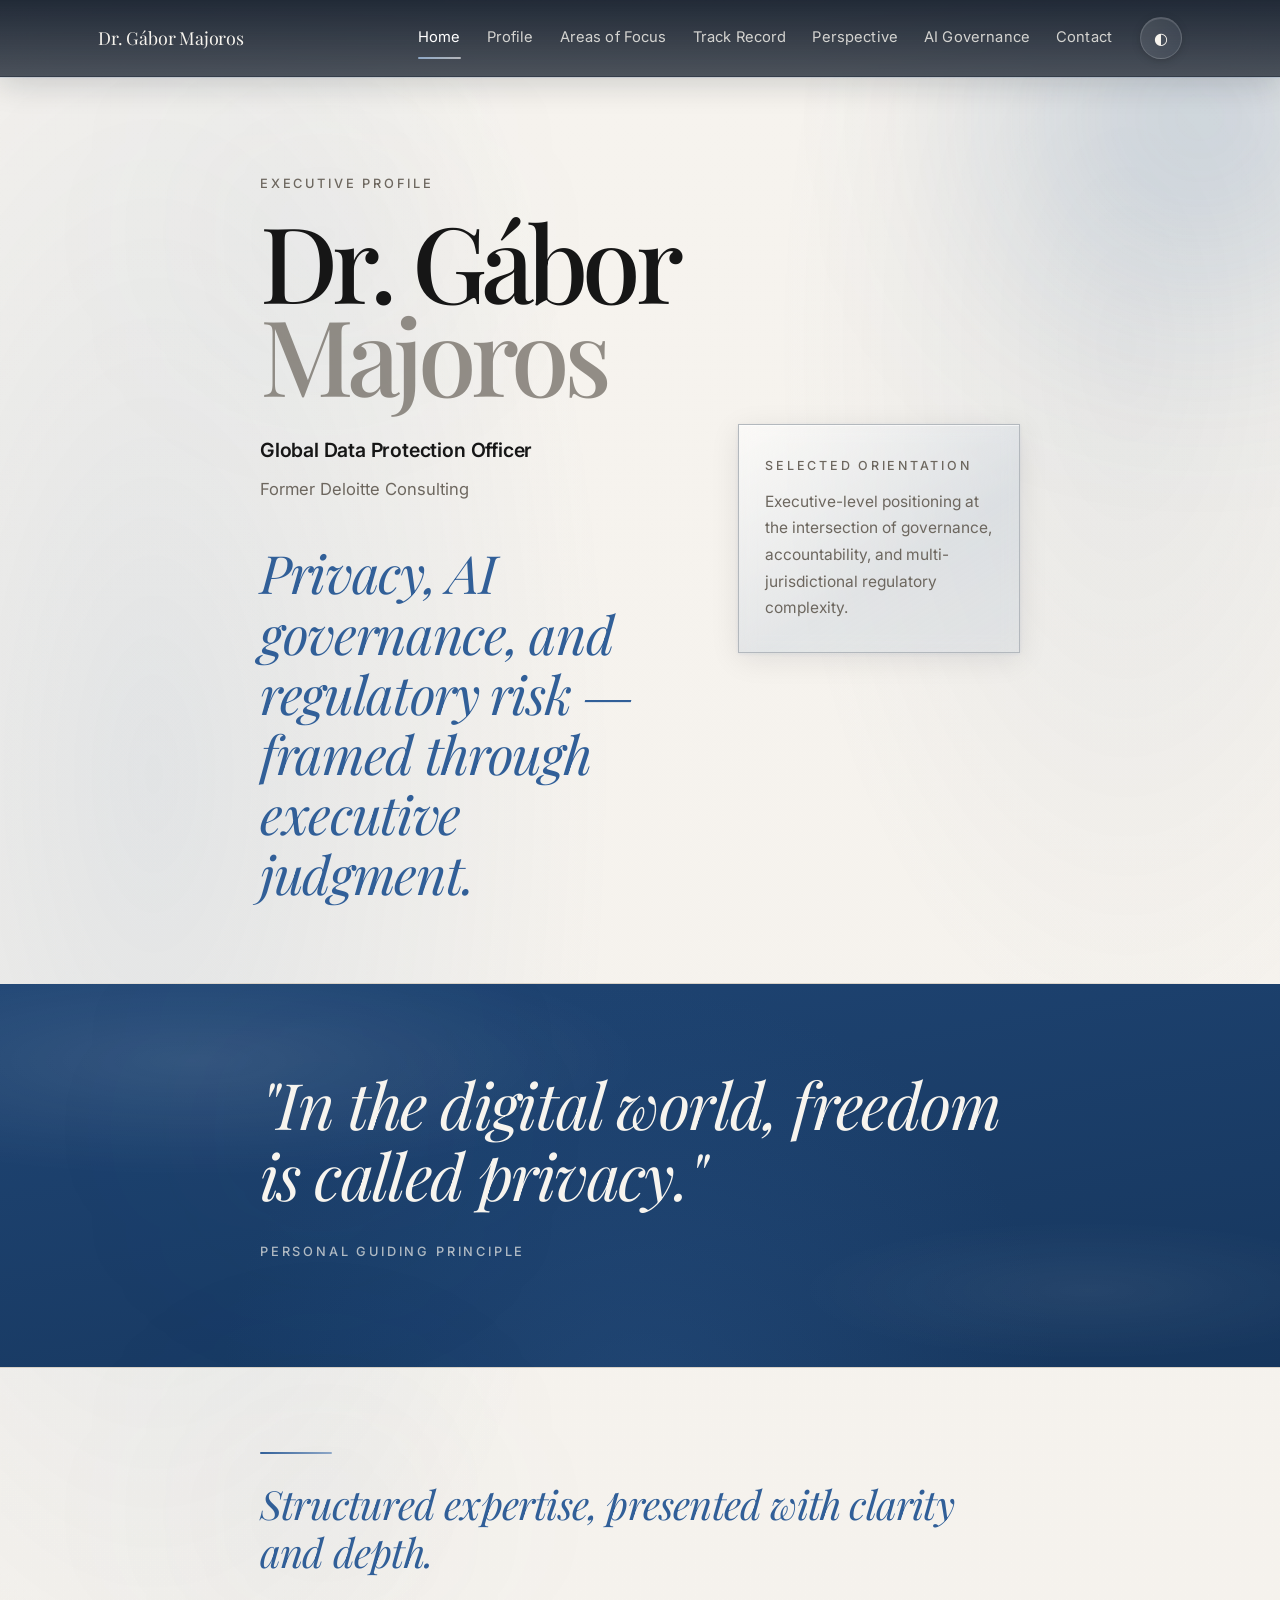
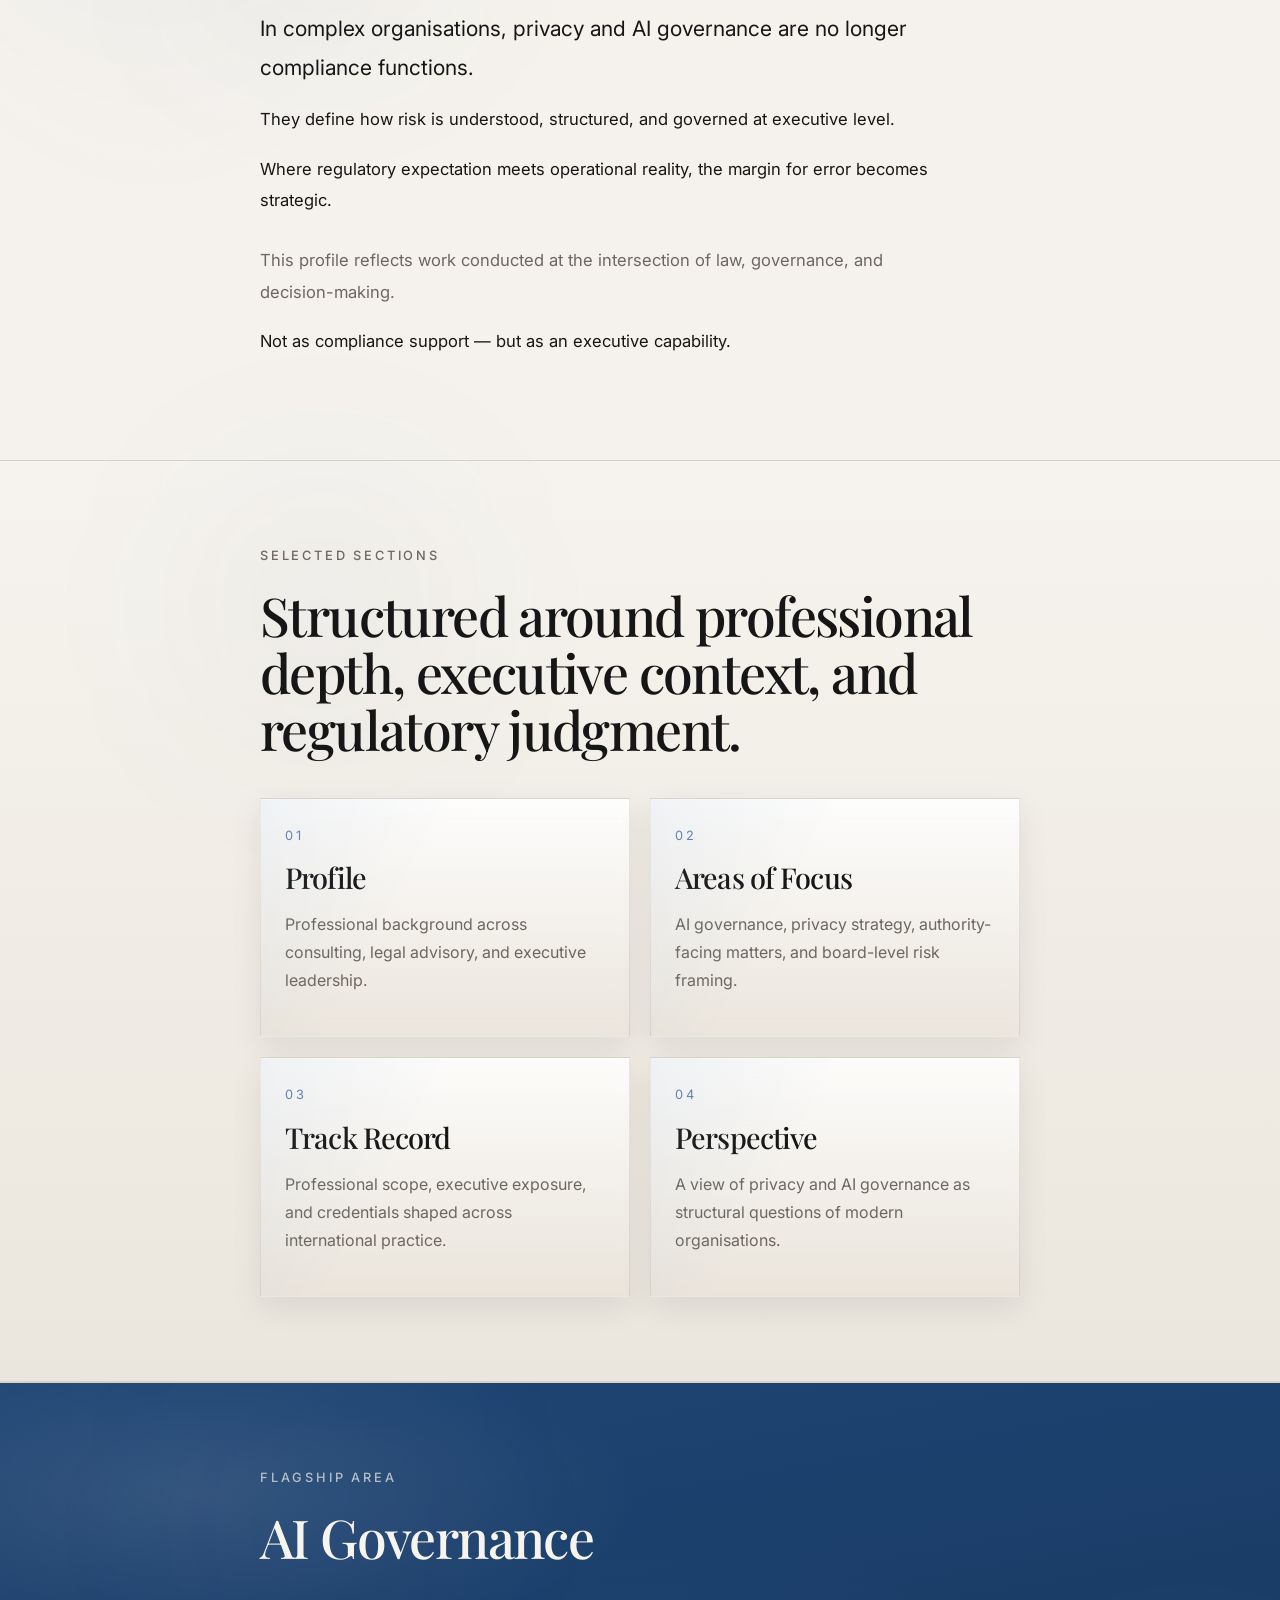
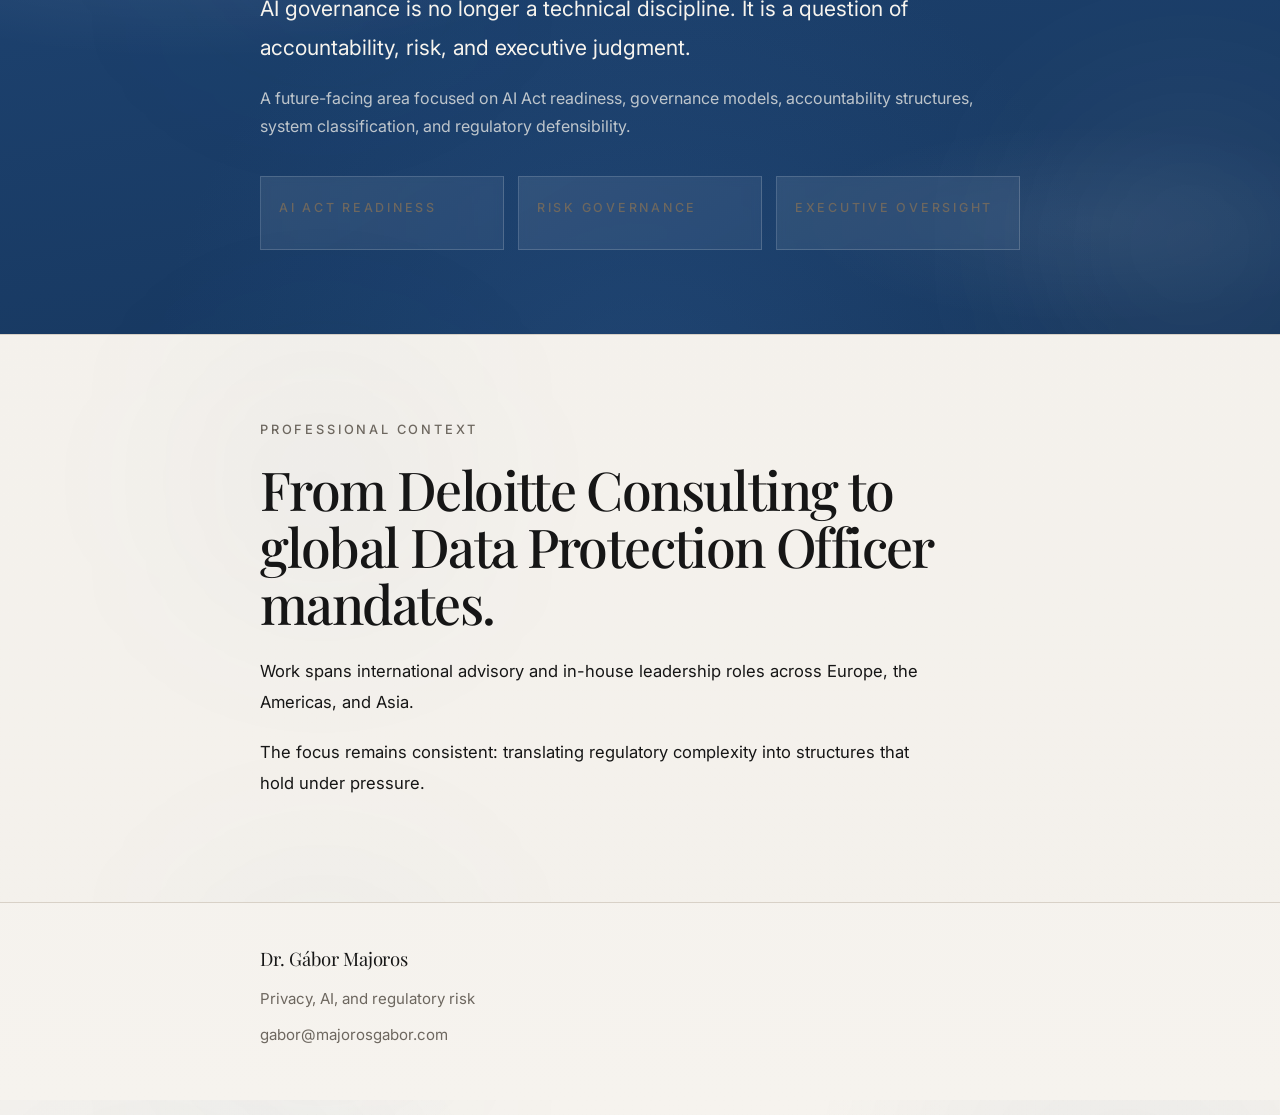
==== index.html @ dc4167bc "Update website header and theme functionality for consistent display Replaces hardcoded header in in" ====
<!DOCTYPE html>
<html lang="en">
<head>
  <meta charset="UTF-8" />
  <meta name="viewport" content="width=device-width, initial-scale=1.0" />
  <title>Dr. Gábor Majoros</title>
  <meta name="description" content="Executive profile in privacy, AI governance, and regulatory risk." />
  <link rel="preconnect" href="https://fonts.googleapis.com">
  <link rel="preconnect" href="https://fonts.gstatic.com" crossorigin>
  <link href="https://fonts.googleapis.com/css2?family=Inter:wght@400;500;600&family=Playfair+Display:ital,wght@0,500;0,600;1,500&display=swap" rel="stylesheet">
  <link rel="stylesheet" href="styles.css" />
  <script>if(localStorage.getItem('site-theme')==='dark')document.documentElement.classList.add('dark-mode');</script>
</head>
<body>
  <div id="site-header"></div>

  <main>
    <section class="hero">
      <div class="container hero-grid reveal">
        <div class="hero-copy">
          <p class="eyebrow">Executive Profile</p>
          <h1 class="hero-name">
            Dr. Gábor
            <span class="muted">Majoros</span>
          </h1>

          <div class="hero-meta">
            <p class="hero-role">Global Data Protection Officer</p>
            <p class="hero-sub">Former Deloitte Consulting</p>
          </div>

          <p class="hero-tagline">
            Privacy, AI governance, and regulatory risk —
            framed through executive judgment.
          </p>
        </div>

        <div class="hero-side">
          <div class="hero-panel">
            <p class="small-caps">Selected orientation</p>
            <p class="panel-text">
              Executive-level positioning at the intersection of governance,
              accountability, and multi-jurisdictional regulatory complexity.
            </p>
          </div>
        </div>
      </div>
    </section>

    <section class="section section-deep">
      <div class="container reveal">
        <p class="quote-lg">"In the digital world, freedom is called privacy."</p>
        <p class="eyebrow inverse">Personal guiding principle</p>
      </div>
    </section>

    <section id="intro" class="section">
      <div class="container reveal">
        <div class="blue-divider"></div>
        <p class="blue-italic">Structured expertise, presented with clarity and depth.</p>

        <p class="body-lg">
          In complex organisations, privacy and AI governance are no longer compliance functions.
        </p>
        <p class="body">
          They define how risk is understood, structured, and governed at executive level.
        </p>
        <p class="body">
          Where regulatory expectation meets operational reality, the margin for error becomes strategic.
        </p>
        <p class="body body-soft" style="margin-top: 28px;">
          This profile reflects work conducted at the intersection of law, governance, and decision-making.
        </p>
        <p class="body">
          Not as compliance support — but as an executive capability.
        </p>
      </div>
    </section>

    <section id="sections" class="section section-light-editorial">
      <div class="container reveal">
        <p class="eyebrow">Selected sections</p>
        <h2>Structured around professional depth, executive context, and regulatory judgment.</h2>

        <div class="preview-grid">
          <article class="preview-card">
            <p class="card-number">01</p>
            <h3>Profile</h3>
            <p class="body-soft">
              Professional background across consulting, legal advisory, and executive leadership.
            </p>
          </article>

          <article class="preview-card">
            <p class="card-number">02</p>
            <h3>Areas of Focus</h3>
            <p class="body-soft">
              AI governance, privacy strategy, authority-facing matters, and board-level risk framing.
            </p>
          </article>

          <article class="preview-card">
            <p class="card-number">03</p>
            <h3>Track Record</h3>
            <p class="body-soft">
              Professional scope, executive exposure, and credentials shaped across international practice.
            </p>
          </article>

          <article class="preview-card">
            <p class="card-number">04</p>
            <h3>Perspective</h3>
            <p class="body-soft">
              A view of privacy and AI governance as structural questions of modern organisations.
            </p>
          </article>
        </div>
      </div>
    </section>

    <section id="ai" class="section section-blue-deep ai-flagship">
      <div class="container reveal">
        <p class="eyebrow inverse">Flagship area</p>
        <h2 class="inverse-heading">AI Governance</h2>
        <p class="body-lg inverse-body">
          AI governance is no longer a technical discipline.
          It is a question of accountability, risk, and executive judgment.
        </p>
        <p class="body-soft inverse-soft">
          A future-facing area focused on AI Act readiness, governance models,
          accountability structures, system classification, and regulatory defensibility.
        </p>

        <div class="ai-mini-grid">
          <div class="mini-panel">
            <p class="small-caps inverse">AI Act Readiness</p>
          </div>
          <div class="mini-panel">
            <p class="small-caps inverse">Risk Governance</p>
          </div>
          <div class="mini-panel">
            <p class="small-caps inverse">Executive Oversight</p>
          </div>
        </div>
      </div>
    </section>

    <section class="section">
      <div class="container reveal">
        <p class="eyebrow">Professional context</p>
        <h2>From Deloitte Consulting to global Data Protection Officer mandates.</h2>
        <p class="body">
          Work spans international advisory and in-house leadership roles across Europe, the Americas, and Asia.
        </p>
        <p class="body">
          The focus remains consistent: translating regulatory complexity into structures that hold under pressure.
        </p>
      </div>
    </section>
  </main>

  <footer class="footer">
    <div class="container footer-grid">
      <div class="footer-title">Dr. Gábor Majoros</div>
      <div class="footer-text">Privacy, AI, and regulatory risk</div>
      <div class="footer-text">gabor@majorosgabor.com</div>
    </div>
  </footer>

  <script src="script.js"></script>
</body>
</html>
---- styles.css ----
/* ─── Design Tokens ──────────────────────────────────────────────────── */
:root {
  --bg-main:   #f6f3ee;
  --bg-soft:   #eeebe5;
  --bg-soft-2: #e8e2d8;
  --bg-deep:   #1f4574;
  --bg-deep-2: #16365d;
  --text-main:    #161616;
  --text-soft:    #6d675f;
  --text-inverse: #f7f4ee;
  --line:         #d8d1c7;
  --accent:       #315f98;
  --accent-soft:  #8fa8c7;

  --shadow-soft:       0 8px 32px rgba(10, 20, 35, 0.07), 0 1px 3px rgba(49, 95, 152, 0.06);
  --shadow-card:       0 6px 28px rgba(10, 20, 35, 0.09), 0 1px 4px rgba(49, 95, 152, 0.08);
  --shadow-card-hover: 0 18px 52px rgba(10, 20, 35, 0.15), 0 3px 10px rgba(49, 95, 152, 0.14);

  --max-width:     1140px;
  --content-width: 760px;

  --ease-out:   cubic-bezier(0.22, 1, 0.36, 1);
  --transition: 260ms var(--ease-out);
}

/* ─── Dark Mode ──────────────────────────────────────────────────────── */
body.dark-mode, html.dark-mode {
  --bg-main:   #0d1520;
  --bg-soft:   #132030;
  --bg-soft-2: #192b40;
  --bg-deep:   #1e4470;
  --bg-deep-2: #152f55;
  --text-main:    #f0ece4;
  --text-soft:    #a8b8cc;
  --text-inverse: #f7f4ee;
  --line:      rgba(255, 255, 255, 0.10);
  --accent:    #7aaee0;
  --accent-soft: #a8c4e0;

  --shadow-soft:       0 8px 32px rgba(0, 0, 0, 0.32);
  --shadow-card:       0 6px 28px rgba(0, 0, 0, 0.36), 0 1px 4px rgba(122, 174, 224, 0.10);
  --shadow-card-hover: 0 18px 52px rgba(0, 0, 0, 0.46), 0 3px 10px rgba(122, 174, 224, 0.18);
}

/* ─── Reset ──────────────────────────────────────────────────────────── */
*, *::before, *::after { box-sizing: border-box; }

html { scroll-behavior: smooth; }

body {
  margin: 0;
  color: var(--text-main);
  font-family: "Inter", system-ui, -apple-system, BlinkMacSystemFont, "Segoe UI", sans-serif;
  line-height: 1.75;
  background:
    radial-gradient(ellipse 60% 40% at 12% 18%, rgba(49, 95, 152, 0.10) 0%, transparent 60%),
    radial-gradient(ellipse 50% 30% at 88% 8%,  rgba(31, 69, 116, 0.07) 0%, transparent 55%),
    linear-gradient(175deg, var(--bg-main) 0%, color-mix(in srgb, var(--bg-main) 90%, #e0dcd5 10%) 100%);
  -webkit-font-smoothing: antialiased;
  text-rendering: optimizeLegibility;
  transition: background 0.4s ease, color 0.4s ease;
}

a {
  color: var(--accent);
  text-decoration: none;
  transition: opacity var(--transition);
}

/* ─── Header ─────────────────────────────────────────────────────────── */
.site-header {
  position: sticky;
  top: 0;
  z-index: 1000;
  background: linear-gradient(
    180deg,
    rgba(10, 20, 35, 0.90) 0%,
    rgba(10, 20, 35, 0.72) 100%
  );
  backdrop-filter: blur(20px) saturate(1.5);
  -webkit-backdrop-filter: blur(20px) saturate(1.5);
  border-bottom: 1px solid rgba(255, 255, 255, 0.09);
  box-shadow: 0 1px 0 rgba(49, 95, 152, 0.12), 0 6px 32px rgba(10, 20, 35, 0.18);
}

.nav-shell {
  max-width: var(--max-width);
  margin: 0 auto;
  padding: 17px 28px;
  display: flex;
  align-items: center;
  justify-content: space-between;
  gap: 24px;
}

.brand {
  font-family: "Playfair Display", Georgia, serif;
  font-size: 1.12rem;
  color: var(--text-inverse);
  letter-spacing: -0.01em;
  white-space: nowrap;
  transition: opacity var(--transition);
}
.brand:hover { opacity: 0.70; }

.nav-links {
  display: flex;
  align-items: center;
  gap: 26px;
}

.nav-link {
  position: relative;
  color: rgba(247, 244, 238, 0.82);
  font-size: 0.92rem;
  letter-spacing: 0.01em;
  padding: 4px 0;
  transition: color var(--transition);
}

.nav-link::after {
  content: "";
  position: absolute;
  left: 0;
  bottom: -4px;
  width: 0;
  height: 1.5px;
  background: linear-gradient(90deg, var(--accent-soft), rgba(255,255,255,0.6));
  border-radius: 999px;
  transition: width 240ms var(--ease-out);
}

.nav-link:hover { color: #ffffff; }
.nav-link:hover::after,
.nav-link.active::after { width: 100%; }
.nav-link.active { color: #ffffff; }

.nav-right {
  display: flex;
  align-items: center;
  gap: 28px;
}

.nav-actions {
  display: flex;
  align-items: center;
  gap: 8px;
}

.theme-toggle,
.menu-button {
  border: 1px solid rgba(255, 255, 255, 0.16);
  background: linear-gradient(
    135deg,
    rgba(255, 255, 255, 0.12) 0%,
    rgba(143, 168, 199, 0.08) 100%
  );
  color: var(--text-inverse);
  width: 42px;
  height: 42px;
  border-radius: 999px;
  font-size: 1rem;
  cursor: pointer;
  display: inline-flex;
  align-items: center;
  justify-content: center;
  box-shadow: 0 2px 8px rgba(0, 0, 0, 0.18), inset 0 1px 0 rgba(255,255,255,0.12);
  transition: border-color var(--transition), box-shadow var(--transition), background var(--transition);
}

.theme-toggle:hover,
.menu-button:hover {
  border-color: rgba(255, 255, 255, 0.30);
  box-shadow: 0 4px 14px rgba(49, 95, 152, 0.28), inset 0 1px 0 rgba(255,255,255,0.12);
  background: linear-gradient(
    135deg,
    rgba(255, 255, 255, 0.18) 0%,
    rgba(143, 168, 199, 0.14) 100%
  );
}

.menu-button { display: none; }

/* ─── Mobile Menu ────────────────────────────────────────────────────── */
.mobile-menu {
  display: none;
  border-top: 1px solid rgba(255, 255, 255, 0.08);
  background: rgba(10, 20, 35, 0.95);
  backdrop-filter: blur(20px);
}
.mobile-menu.open { display: block; }

.mobile-menu-inner {
  max-width: var(--max-width);
  margin: 0 auto;
  padding: 12px 28px 22px;
  display: grid;
  gap: 4px;
}

.mobile-link {
  color: rgba(247, 244, 238, 0.78);
  padding: 13px 0;
  font-size: 0.97rem;
  border-bottom: 1px solid rgba(255, 255, 255, 0.07);
  transition: color var(--transition);
}
.mobile-link:last-child { border-bottom: none; }
.mobile-link:hover,
.mobile-link.active { color: #ffffff; }

/* ─── Layout Container ───────────────────────────────────────────────── */
.container {
  width: min(var(--content-width), calc(100% - 36px));
  margin: 0 auto;
  position: relative;
}

.container::before {
  content: "";
  position: absolute;
  top: -48px;
  left: -48px;
  width: 220px;
  height: 220px;
  background: rgba(49, 95, 152, 0.055);
  filter: blur(100px);
  z-index: -1;
  pointer-events: none;
  border-radius: 50%;
}

/* ─── Hero ───────────────────────────────────────────────────────────── */
.hero {
  padding: 96px 0 80px;
  position: relative;
  overflow: hidden;
}

.hero::before {
  content: "";
  position: absolute;
  top: -120px;
  right: -80px;
  width: 320px;
  height: 320px;
  background: rgba(49, 95, 152, 0.25);
  filter: blur(120px);
  pointer-events: none;
  border-radius: 50%;
  z-index: 0;
}

.hero::after {
  content: "";
  position: absolute;
  inset: auto 0 0 0;
  height: 1px;
  background: linear-gradient(90deg, transparent 0%, var(--line) 20%, var(--line) 80%, transparent 100%);
}

.hero > * { position: relative; z-index: 1; }

.hero-grid {
  display: grid;
  grid-template-columns: 1.2fr 0.8fr;
  gap: 56px;
  align-items: end;
}

.hero-name {
  font-family: "Playfair Display", Georgia, serif;
  font-size: clamp(3.6rem, 10vw, 6.6rem);
  line-height: 0.88;
  letter-spacing: -0.055em;
  margin: 0;
}

.hero-name .muted {
  display: block;
  color: var(--text-soft);
  opacity: 0.72;
}

.hero-meta {
  margin-top: 32px;
}

.hero-role {
  margin: 0;
  font-size: 1.22rem;
  font-weight: 600;
  letter-spacing: -0.01em;
}

.hero-sub {
  margin: 8px 0 0;
  color: var(--text-soft);
  font-size: 1.04rem;
}

.hero-tagline {
  margin: 38px 0 0;
  color: var(--accent);
  font-family: "Playfair Display", Georgia, serif;
  font-style: italic;
  font-size: clamp(2rem, 5vw, 3.3rem);
  line-height: 1.14;
  letter-spacing: -0.025em;
  max-width: 700px;
}

.hero-side {
  display: flex;
  justify-content: flex-end;
  align-self: center;
}

/* ─── Hero Panel (glass card) ────────────────────────────────────────── */
.hero-panel {
  width: 100%;
  max-width: 310px;
  padding: 30px 26px;
  border: 1px solid color-mix(in srgb, var(--accent) 22%, var(--line) 78%);
  background:
    linear-gradient(148deg,
      rgba(255, 255, 255, 0.55) 0%,
      rgba(143, 168, 199, 0.18) 60%,
      rgba(49, 95, 152, 0.07) 100%);
  box-shadow:
    var(--shadow-card),
    inset 0 1px 0 rgba(255, 255, 255, 0.60);
  backdrop-filter: blur(8px);
  transition: box-shadow var(--transition), border-color var(--transition);
}

.hero-panel:hover {
  border-color: color-mix(in srgb, var(--accent) 36%, var(--line) 64%);
  box-shadow: var(--shadow-card-hover), inset 0 1px 0 rgba(255, 255, 255, 0.60);
}

.panel-text {
  margin: 12px 0 0;
  color: var(--text-soft);
  font-size: 0.97rem;
  line-height: 1.72;
}

/* ─── Sections ───────────────────────────────────────────────────────── */
.section {
  padding: 84px 0;
  position: relative;
}

.section + .section {
  border-top: 1px solid var(--line);
}

.section-soft {
  background:
    radial-gradient(ellipse 60% 50% at 80% 20%, rgba(49, 95, 152, 0.05) 0%, transparent 60%),
    linear-gradient(175deg, var(--bg-soft) 0%, var(--bg-soft-2) 100%);
}

.section-blue-soft {
  background:
    radial-gradient(ellipse 55% 60% at 15% 80%, rgba(49, 95, 152, 0.08) 0%, transparent 55%),
    linear-gradient(165deg, rgba(49, 95, 152, 0.07) 0%, rgba(143, 168, 199, 0.06) 100%);
  border-top: 1px solid rgba(49, 95, 152, 0.13);
  border-bottom: 1px solid rgba(49, 95, 152, 0.13);
}

.section-light-editorial {
  background: linear-gradient(
    180deg,
    #f6f3ee 0%,
    #ebe6dd 100%
  );
  border-top: 1px solid var(--line);
  border-bottom: 1px solid var(--line);
}

.section-light-editorial .preview-card {
  position: relative;
  padding: 26px 24px;
  background: linear-gradient(
    180deg,
    rgba(255, 255, 255, 0.85) 0%,
    rgba(232, 226, 216, 0.65) 100%
  );
  border: 1px solid rgba(0, 0, 0, 0.08);
  box-shadow:
    0 10px 30px rgba(0, 0, 0, 0.08),
    inset 0 1px 0 rgba(255, 255, 255, 0.6);
  backdrop-filter: blur(6px);
}

.section-light-editorial .preview-card::before {
  content: "";
  position: absolute;
  inset: 0;
  background: linear-gradient(
    120deg,
    rgba(143, 168, 199, 0.12),
    transparent 40%
  );
  pointer-events: none;
}

.section-light-editorial .preview-card:hover {
  transform: translateY(-3px);
  box-shadow:
    0 14px 40px rgba(0, 0, 0, 0.12),
    inset 0 1px 0 rgba(255, 255, 255, 0.6);
}

.section-deep,
.section-blue-deep {
  background:
    linear-gradient(170deg, var(--bg-deep) 0%, var(--bg-deep-2) 100%);
  color: var(--text-inverse);
  position: relative;
  overflow: hidden;
}

.section-deep::before,
.section-blue-deep::before {
  content: "";
  position: absolute;
  inset: 0;
  background:
    radial-gradient(ellipse 70% 60% at 15% 20%, rgba(255,255,255,0.10) 0%, transparent 50%),
    radial-gradient(ellipse 50% 40% at 85% 80%, rgba(255,255,255,0.06) 0%, transparent 45%),
    radial-gradient(circle at 50% 110%, rgba(49, 95, 152, 0.30) 0%, transparent 55%);
  pointer-events: none;
}

/* ─── Typography ─────────────────────────────────────────────────────── */
.eyebrow {
  font-size: 0.80rem;
  letter-spacing: 0.22em;
  text-transform: uppercase;
  color: var(--text-soft);
  margin: 0 0 20px;
  font-weight: 500;
}

.eyebrow.inverse,
.inverse {
  color: rgba(247, 244, 238, 0.68);
}

.small-caps {
  font-size: 0.78rem;
  letter-spacing: 0.22em;
  text-transform: uppercase;
  color: var(--text-soft);
  margin: 0 0 10px;
  font-weight: 500;
}

h1, h2, h3 {
  margin: 0;
  font-family: "Playfair Display", Georgia, serif;
  font-weight: 500;
  letter-spacing: -0.03em;
}

h2 {
  font-size: clamp(2rem, 4.8vw, 3.35rem);
  line-height: 1.06;
  margin-bottom: 24px;
}

h3 {
  font-size: clamp(1.3rem, 2.6vw, 1.8rem);
  line-height: 1.16;
  margin: 0 0 12px;
}

.inverse-heading { color: var(--text-inverse); }

.body-lg {
  font-size: clamp(1.12rem, 2vw, 1.32rem);
  line-height: 1.84;
  max-width: 680px;
  margin: 0 0 16px;
}

.body {
  font-size: 1.04rem;
  line-height: 1.9;
  max-width: 680px;
  margin: 0 0 18px;
}

.body-soft   { color: var(--text-soft); }
.inverse-body { color: var(--text-inverse); }
.inverse-soft { color: rgba(247, 244, 238, 0.74); }

.quote-lg {
  font-family: "Playfair Display", Georgia, serif;
  font-style: italic;
  font-size: clamp(2.2rem, 5.2vw, 4rem);
  line-height: 1.12;
  letter-spacing: -0.025em;
  margin: 0 0 30px;
  max-width: 860px;
}

/* ─── Decorative elements ────────────────────────────────────────────── */
.blue-divider {
  width: 72px;
  height: 2px;
  background: linear-gradient(90deg, var(--accent) 0%, var(--accent-soft) 100%);
  margin: 0 0 26px;
  border-radius: 999px;
}

.blue-italic {
  color: var(--accent);
  font-family: "Playfair Display", Georgia, serif;
  font-style: italic;
  font-size: clamp(1.6rem, 3.2vw, 2.5rem);
  line-height: 1.20;
  letter-spacing: -0.02em;
  margin: 0 0 34px;
  max-width: 720px;
}

.section-number {
  font-size: 0.80rem;
  letter-spacing: 0.22em;
  text-transform: uppercase;
  color: var(--accent);
  opacity: 0.65;
  margin: 0 0 16px;
}

/* ─── Layout helpers ─────────────────────────────────────────────────── */
.split {
  display: grid;
  gap: 36px;
}

.grid-2 {
  display: grid;
  gap: 20px;
}

/* ─── Cards & Panels ─────────────────────────────────────────────────── */
.inline-panel {
  padding: 28px 26px;
  border: 1px solid color-mix(in srgb, var(--accent) 14%, var(--line) 86%);
  background:
    linear-gradient(148deg,
      rgba(255, 255, 255, 0.50) 0%,
      rgba(143, 168, 199, 0.14) 60%,
      rgba(49, 95, 152, 0.05) 100%);
  box-shadow: var(--shadow-card), inset 0 1px 0 rgba(255,255,255,0.50);
  transition: box-shadow var(--transition), border-color var(--transition), transform var(--transition);
}

.inline-panel:hover {
  border-color: color-mix(in srgb, var(--accent) 28%, var(--line) 72%);
  box-shadow: var(--shadow-card-hover), inset 0 1px 0 rgba(255,255,255,0.50);
  transform: translateY(-2px);
}

/* ─── List clean ─────────────────────────────────────────────────────── */
.list-clean {
  list-style: none;
  padding: 0;
  margin: 0;
  display: grid;
  gap: 13px;
}

.list-clean li {
  position: relative;
  padding-left: 18px;
}

.list-clean li::before {
  content: "–";
  position: absolute;
  left: 0;
  color: var(--accent);
  opacity: 0.7;
}

/* ─── Page titles (inner pages) ──────────────────────────────────────── */
.page-title-block {
  padding: 80px 0 12px;
}

.page-title {
  font-family: "Playfair Display", Georgia, serif;
  font-size: clamp(2rem, 4.8vw, 3.35rem);
  line-height: 1.06;
  letter-spacing: -0.035em;
  margin: 0;
  max-width: 720px;
}

/* ─── Preview Links ──────────────────────────────────────────────────── */
.preview-links {
  display: grid;
  gap: 0;
  margin-top: 32px;
}

.preview-link {
  display: block;
  padding: 22px 0;
  border-top: 1px solid var(--line);
  color: var(--text-main);
  transition: opacity var(--transition);
}

.preview-link:last-child { border-bottom: 1px solid var(--line); }
.preview-link:hover { opacity: 0.70; }

.preview-link-title {
  display: block;
  font-family: "Playfair Display", Georgia, serif;
  font-size: 1.42rem;
  line-height: 1.10;
  margin-bottom: 8px;
}

.preview-link-text {
  display: block;
  color: var(--text-soft);
  font-size: 0.98rem;
}

/* ─── Preview Grid (home sections) ──────────────────────────────────── */
.preview-grid {
  display: grid;
  grid-template-columns: 1fr 1fr;
  gap: 20px;
  margin-top: 40px;
}

.preview-card {
  padding: 28px 26px;
  border: 1px solid color-mix(in srgb, var(--accent) 16%, rgba(211, 204, 196, 0.6) 84%);
  background:
    linear-gradient(148deg,
      rgba(255, 255, 255, 0.52) 0%,
      rgba(143, 168, 199, 0.16) 55%,
      rgba(49, 95, 152, 0.06) 100%);
  box-shadow: var(--shadow-card), inset 0 1px 0 rgba(255,255,255,0.55);
  transition: box-shadow var(--transition), border-color var(--transition), transform var(--transition);
}

.preview-card:hover {
  border-color: rgba(143, 168, 199, 0.50);
  box-shadow: var(--shadow-card-hover), inset 0 1px 0 rgba(255,255,255,0.55);
  transform: translateY(-4px);
}

.card-number {
  margin: 0 0 14px;
  color: var(--accent);
  font-size: 0.80rem;
  letter-spacing: 0.22em;
  text-transform: uppercase;
  opacity: 0.75;
}

/* ─── AI section (flagship) ──────────────────────────────────────────── */
.ai-flagship {
  position: relative;
}

.ai-flagship::after {
  content: "";
  position: absolute;
  right: -60px;
  bottom: -60px;
  width: 300px;
  height: 300px;
  background: rgba(255, 255, 255, 0.07);
  filter: blur(100px);
  pointer-events: none;
  border-radius: 50%;
}

.ai-mini-grid {
  display: grid;
  grid-template-columns: repeat(3, 1fr);
  gap: 14px;
  margin-top: 36px;
}

.mini-panel {
  padding: 20px 18px;
  border: 1px solid rgba(255, 255, 255, 0.16);
  background:
    linear-gradient(148deg,
      rgba(255, 255, 255, 0.09) 0%,
      rgba(143, 168, 199, 0.10) 100%);
  backdrop-filter: blur(4px);
  transition: border-color var(--transition), background var(--transition);
}

.mini-panel:hover {
  border-color: rgba(255, 255, 255, 0.28);
  background:
    linear-gradient(148deg,
      rgba(255, 255, 255, 0.14) 0%,
      rgba(143, 168, 199, 0.16) 100%);
}

/* ─── Footer ─────────────────────────────────────────────────────────── */
.footer {
  border-top: 1px solid var(--line);
  padding: 40px 0 52px;
  background:
    linear-gradient(180deg,
      color-mix(in srgb, var(--bg-main) 94%, rgba(49, 95, 152, 0.06) 6%) 0%,
      var(--bg-main) 100%);
}

.footer-grid {
  display: grid;
  gap: 10px;
}

.footer-title {
  font-family: "Playfair Display", Georgia, serif;
  font-size: 1.16rem;
  letter-spacing: -0.01em;
}

.footer-text {
  color: var(--text-soft);
  font-size: 0.94rem;
}

.footer-text a {
  color: var(--text-soft);
  transition: color var(--transition);
}

.footer-text a:hover { color: var(--accent); }

/* ─── Reveal animation ───────────────────────────────────────────────── */
.reveal {
  opacity: 0;
  transform: translateY(22px);
  transition: opacity 720ms var(--ease-out), transform 720ms var(--ease-out);
}

.reveal.visible {
  opacity: 1;
  transform: translateY(0);
}

/* ─── Responsive: desktop grid helpers ───────────────────────────────── */
@media (min-width: 860px) {
  .split {
    grid-template-columns: 0.85fr 1.15fr;
    align-items: start;
  }

  .grid-2 {
    grid-template-columns: 1fr 1fr;
  }
}

/* ─── Responsive: tablet ─────────────────────────────────────────────── */
@media (max-width: 980px) {
  .nav-links {
    display: none;
  }

  .menu-button {
    display: inline-flex;
  }

  .hero-grid {
    grid-template-columns: 1fr;
    gap: 40px;
  }

  .hero-side {
    justify-content: flex-start;
  }
}

/* ─── Responsive: small tablet ───────────────────────────────────────── */
@media (max-width: 720px) {
  .preview-grid,
  .ai-mini-grid {
    grid-template-columns: 1fr;
  }

  .hero-panel {
    max-width: 100%;
  }
}

/* ─── Responsive: mobile ─────────────────────────────────────────────── */
@media (max-width: 640px) {
  .nav-shell {
    padding: 14px 20px;
  }

  .container {
    width: min(var(--content-width), calc(100% - 30px));
  }

  .hero {
    padding: 64px 0 56px;
  }

  .hero-name {
    font-size: clamp(3rem, 14vw, 4.4rem);
  }

  .hero-tagline {
    font-size: clamp(1.72rem, 7vw, 2.6rem);
    margin-top: 30px;
  }

  .section {
    padding: 68px 0;
  }

  .page-title-block {
    padding: 60px 0 10px;
  }

  .hero-panel,
  .preview-card {
    padding: 24px 20px;
  }

  .inline-panel {
    padding: 22px 20px;
  }

  h2 {
    font-size: clamp(1.8rem, 8vw, 2.6rem);
  }

  .quote-lg {
    font-size: clamp(1.8rem, 8vw, 2.8rem);
  }

  .blue-italic {
    font-size: clamp(1.4rem, 6.5vw, 2rem);
    margin-bottom: 26px;
  }

  .split {
    gap: 24px;
  }

  .preview-grid {
    gap: 16px;
    margin-top: 28px;
  }

  .ai-mini-grid {
    gap: 12px;
    margin-top: 28px;
  }

  .mini-panel {
    padding: 16px 14px;
  }

  .mobile-menu-inner {
    padding: 10px 20px 20px;
  }
}

/* ─── Reduced motion ─────────────────────────────────────────────────── */
@media (prefers-reduced-motion: reduce) {
  .reveal {
    opacity: 1;
    transform: none;
    transition: none;
  }

  * {
    transition-duration: 0.01ms !important;
    animation-duration: 0.01ms !important;
  }
}

/* ─── Dark mode panel overrides ──────────────────────────────────────── */
body.dark-mode .hero-panel,
body.dark-mode .preview-card,
body.dark-mode .inline-panel {
  background:
    linear-gradient(148deg,
      rgba(255, 255, 255, 0.05) 0%,
      rgba(122, 174, 224, 0.09) 60%,
      rgba(31, 69, 116, 0.12) 100%);
  border-color: rgba(122, 174, 224, 0.18);
  box-shadow: 0 6px 28px rgba(0, 0, 0, 0.34), inset 0 1px 0 rgba(255, 255, 255, 0.07);
}

body.dark-mode .hero-panel:hover,
body.dark-mode .preview-card:hover,
body.dark-mode .inline-panel:hover {
  border-color: rgba(122, 174, 224, 0.32);
  box-shadow: 0 18px 52px rgba(0, 0, 0, 0.48), inset 0 1px 0 rgba(255, 255, 255, 0.07);
}

body.dark-mode .footer {
  background:
    linear-gradient(180deg,
      color-mix(in srgb, var(--bg-main) 90%, rgba(122, 174, 224, 0.06) 10%) 0%,
      var(--bg-main) 100%);
}

body.dark-mode .mini-panel {
  background:
    linear-gradient(148deg,
      rgba(255, 255, 255, 0.06) 0%,
      rgba(122, 174, 224, 0.10) 100%);
  border-color: rgba(122, 174, 224, 0.16);
}

body.dark-mode .section-blue-soft {
  background:
    radial-gradient(ellipse 55% 60% at 15% 80%, rgba(122, 174, 224, 0.07) 0%, transparent 55%),
    linear-gradient(165deg, rgba(49, 95, 152, 0.10) 0%, rgba(122, 174, 224, 0.06) 100%);
}

/* ─── Dark mode: Selected Sections (section-light-editorial) ─────────── */
body.dark-mode .section-light-editorial {
  background:
    radial-gradient(ellipse 70% 55% at 12% 20%, rgba(30, 68, 120, 0.45) 0%, transparent 55%),
    radial-gradient(ellipse 50% 40% at 88% 78%, rgba(20, 50, 95, 0.30) 0%, transparent 50%),
    linear-gradient(170deg, #0f1d30 0%, #0b1624 100%);
  border-top: 1px solid rgba(122, 174, 224, 0.12);
  border-bottom: 1px solid rgba(122, 174, 224, 0.12);
}

body.dark-mode .section-light-editorial h2 {
  color: var(--text-inverse);
}

body.dark-mode .section-light-editorial .eyebrow {
  color: rgba(168, 196, 224, 0.70);
}

body.dark-mode .section-light-editorial .preview-card {
  background:
    linear-gradient(180deg,
      rgba(52, 72, 98, 0.82) 0%,
      rgba(32, 48, 72, 0.88) 100%);
  border: 1px solid rgba(100, 140, 185, 0.22);
  border-bottom: 1px solid rgba(100, 140, 185, 0.32);
  box-shadow:
    0 14px 44px rgba(0, 0, 0, 0.46),
    0 2px 8px rgba(5, 15, 40, 0.38),
    inset 0 1px 0 rgba(255, 255, 255, 0.07);
  backdrop-filter: blur(12px);
}

body.dark-mode .section-light-editorial .preview-card::before {
  background: linear-gradient(
    150deg,
    rgba(255, 255, 255, 0.04),
    transparent 50%
  );
}

body.dark-mode .section-light-editorial .preview-card:hover {
  border-color: rgba(122, 174, 224, 0.36);
  border-bottom-color: rgba(122, 174, 224, 0.48);
  box-shadow:
    0 22px 60px rgba(0, 0, 0, 0.56),
    0 4px 12px rgba(5, 15, 40, 0.44),
    inset 0 1px 0 rgba(255, 255, 255, 0.07);
  transform: translateY(-4px);
}

body.dark-mode .section-light-editorial .preview-card h3 {
  color: #f0ece4;
}

body.dark-mode .section-light-editorial .preview-card .card-number {
  color: #7aaee0;
}

body.dark-mode .section-light-editorial .preview-card .body-soft {
  color: rgba(190, 210, 232, 0.72);
}
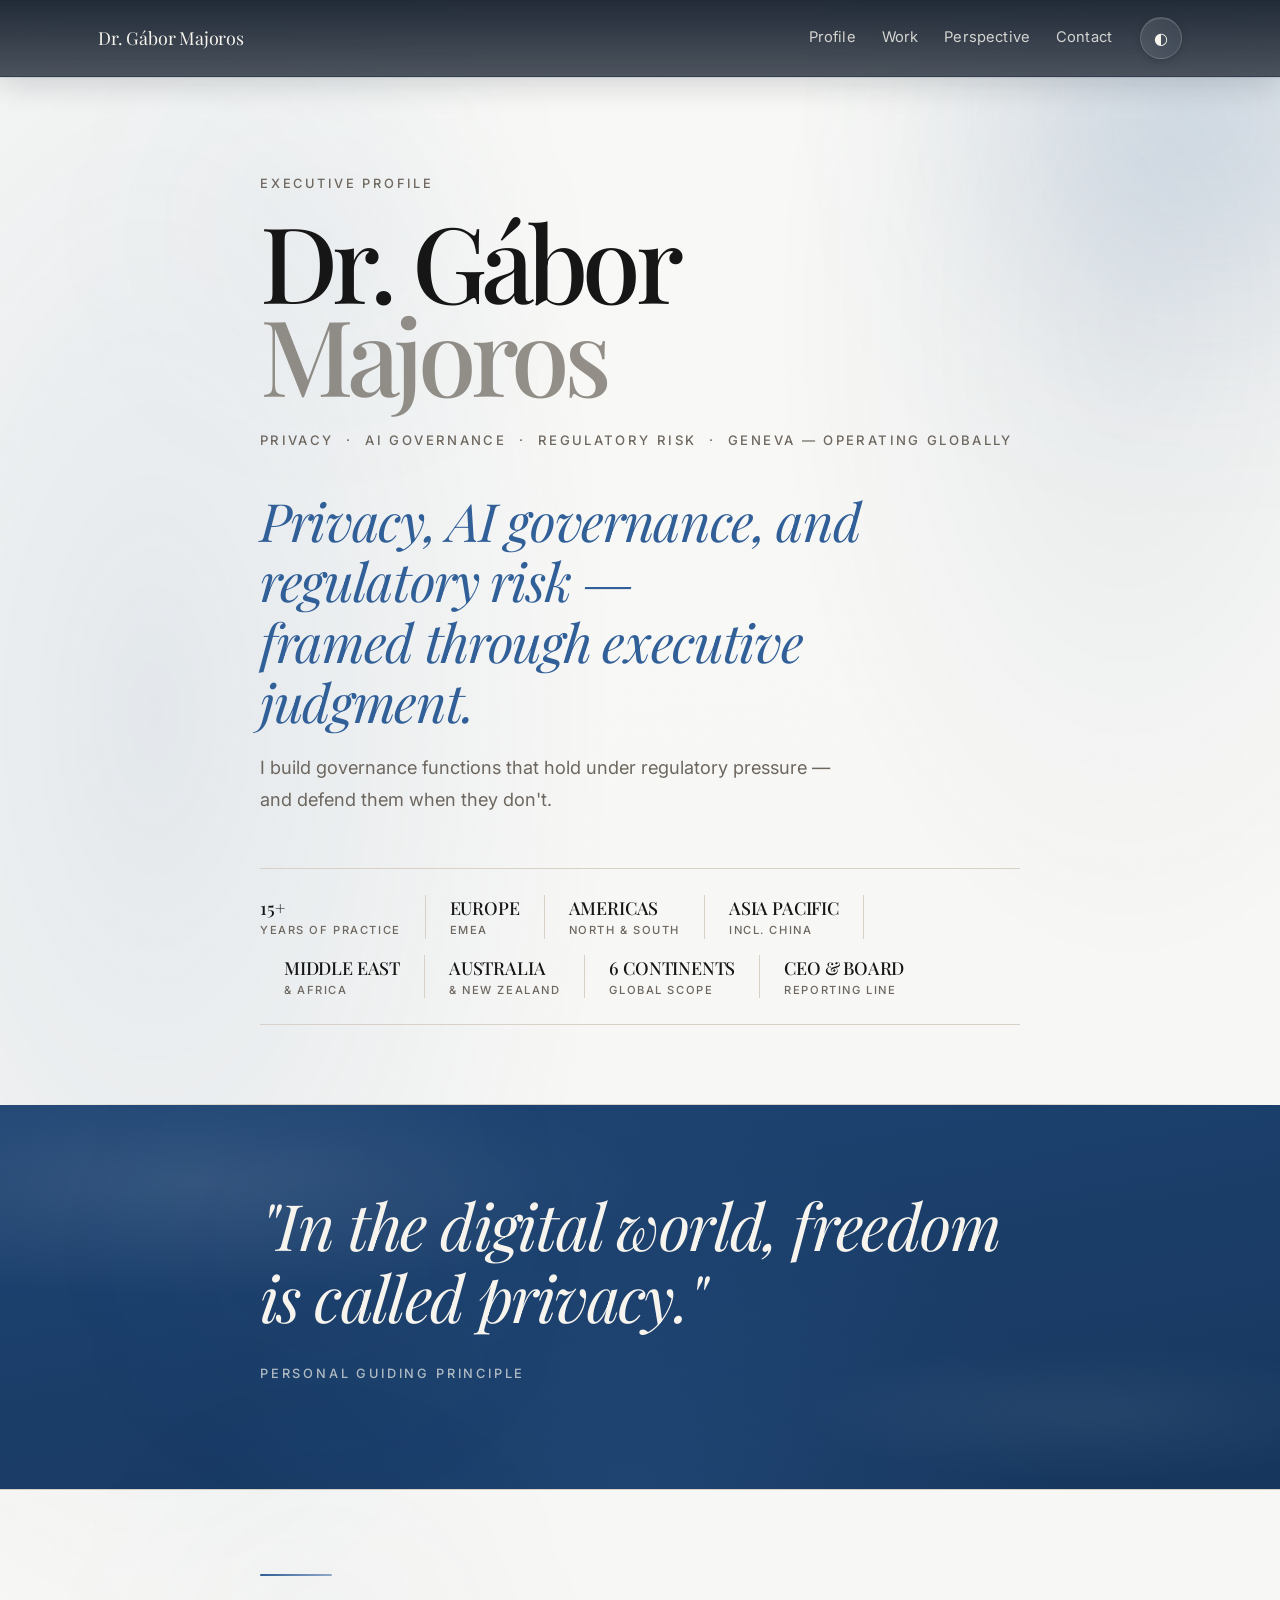
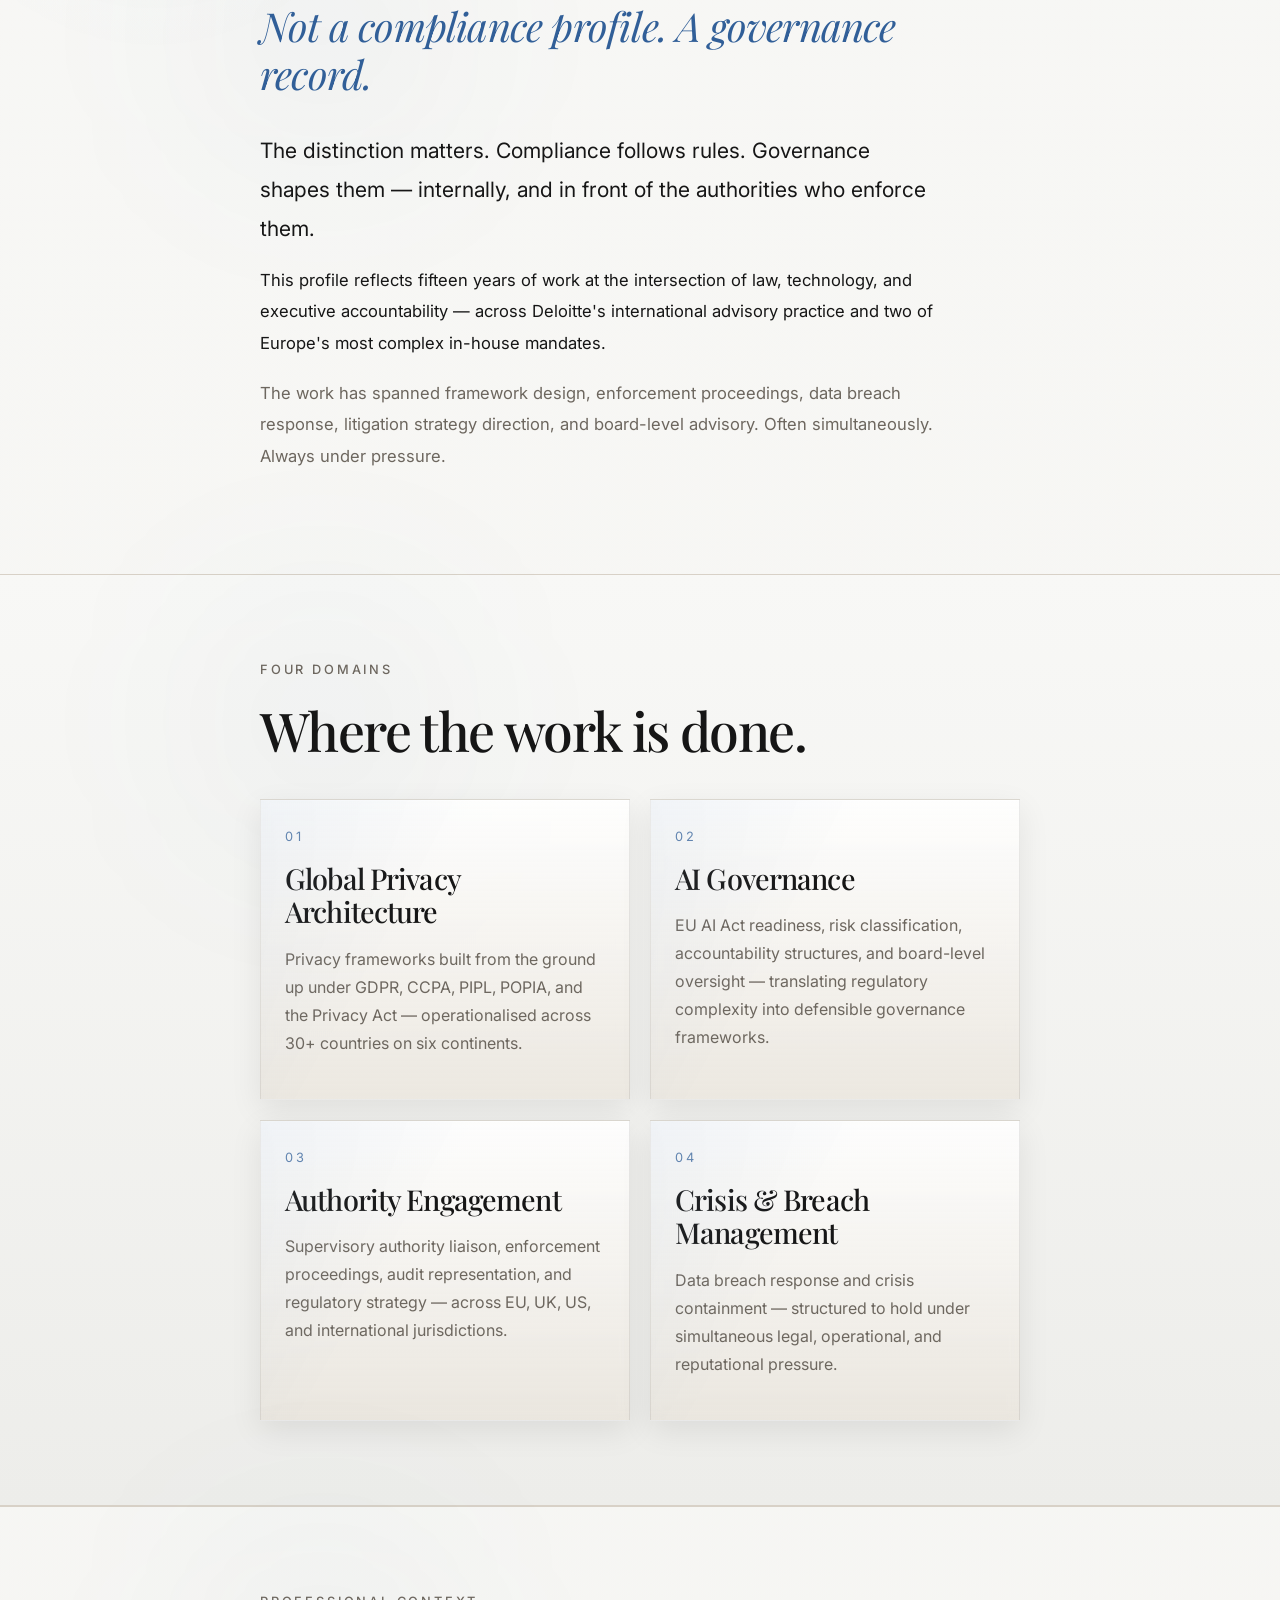
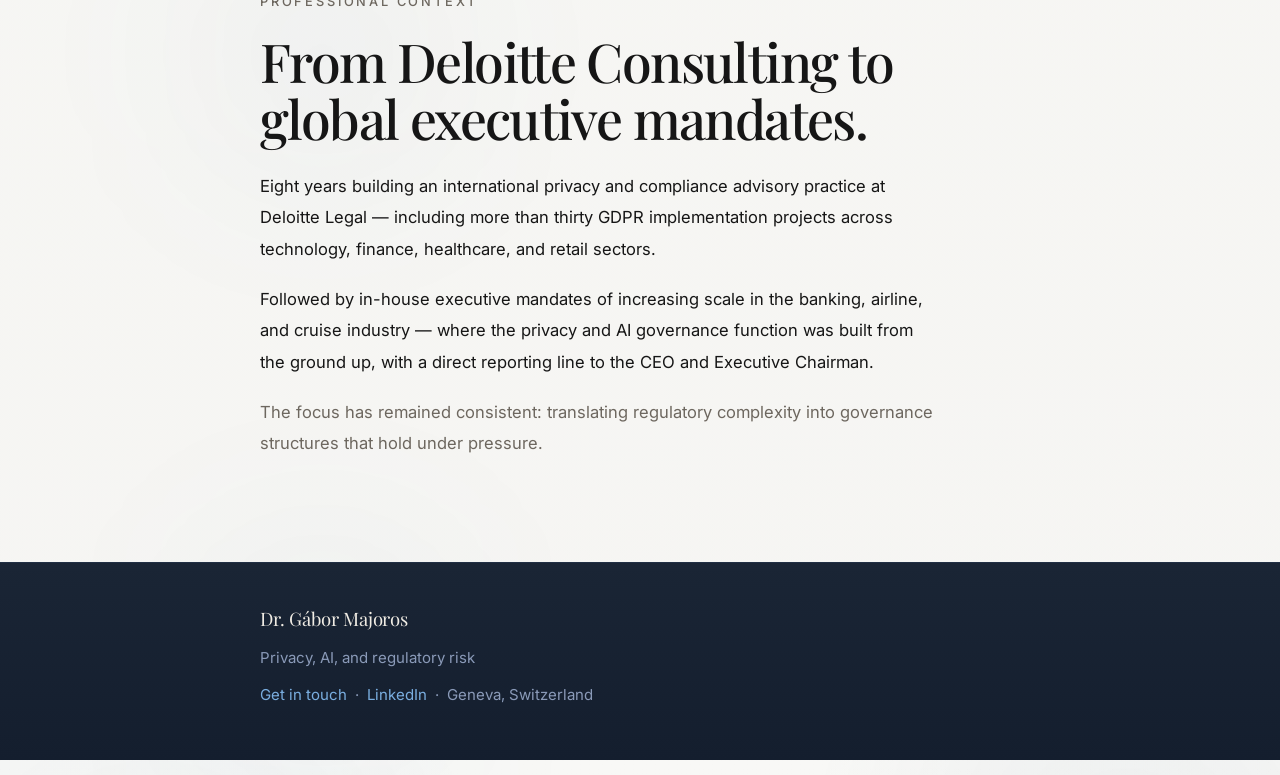
==== commit 0637e557: "New site structure and content" ====
--- a/index.html
+++ b/index.html
@@ -4,45 +4,43 @@
   <meta charset="UTF-8" />
   <meta name="viewport" content="width=device-width, initial-scale=1.0" />
   <title>Dr. Gábor Majoros</title>
-  <meta name="description" content="Executive profile in privacy, AI governance, and regulatory risk." />
+  <meta name="description" content="Privacy, AI governance, and regulatory risk — operating at the level where decisions have consequences." />
   <link rel="preconnect" href="https://fonts.googleapis.com">
   <link rel="preconnect" href="https://fonts.gstatic.com" crossorigin>
   <link href="https://fonts.googleapis.com/css2?family=Inter:wght@400;500;600&family=Playfair+Display:ital,wght@0,500;0,600;1,500&display=swap" rel="stylesheet">
   <link rel="stylesheet" href="styles.css" />
+  <style>
+    .hero-position { margin-top: 28px; font-size: 0.82rem; letter-spacing: 0.18em; text-transform: uppercase; color: var(--text-soft); font-weight: 500; }
+    .hero-statement { margin-top: 20px; font-size: clamp(1rem, 1.8vw, 1.14rem); line-height: 1.78; color: var(--text-soft); max-width: 600px; }
+    .proof-strip-wide { margin-top: 52px; padding: 26px 0; border-top: 1px solid var(--line); border-bottom: 1px solid var(--line); display: flex; flex-wrap: wrap; align-items: flex-start; gap: 16px 0; }
+    .proof-tag { font-size: 0.70rem; letter-spacing: 0.14em; text-transform: uppercase; color: var(--text-soft); font-weight: 500; padding: 0 24px; border-right: 1px solid var(--line); line-height: 1.4; }
+    .proof-tag:first-child { padding-left: 0; }
+    .proof-tag:last-child { border-right: none; }
+    .proof-tag strong { display: block; font-family: "Playfair Display", Georgia, serif; font-size: 1.12rem; color: var(--text-main); letter-spacing: -0.01em; font-weight: 500; margin-bottom: 3px; }
+    .four-grid { display: grid; grid-template-columns: 1fr 1fr; gap: 20px; margin-top: 40px; }
+    @media (max-width: 640px) { .four-grid { grid-template-columns: 1fr; } .proof-tag { padding: 0 14px; } .proof-tag:first-child { padding-left: 0; } }
+  </style>
   <script>if(localStorage.getItem('site-theme')==='dark')document.documentElement.classList.add('dark-mode');</script>
 </head>
 <body>
   <div id="site-header"></div>
-
   <main>
     <section class="hero">
-      <div class="container hero-grid reveal">
-        <div class="hero-copy">
-          <p class="eyebrow">Executive Profile</p>
-          <h1 class="hero-name">
-            Dr. Gábor
-            <span class="muted">Majoros</span>
-          </h1>
-
-          <div class="hero-meta">
-            <p class="hero-role">Global Data Protection Officer</p>
-            <p class="hero-sub">Former Deloitte Consulting</p>
-          </div>
-
-          <p class="hero-tagline">
-            Privacy, AI governance, and regulatory risk —
-            framed through executive judgment.
-          </p>
-        </div>
-
-        <div class="hero-side">
-          <div class="hero-panel">
-            <p class="small-caps">Selected orientation</p>
-            <p class="panel-text">
-              Executive-level positioning at the intersection of governance,
-              accountability, and multi-jurisdictional regulatory complexity.
-            </p>
-          </div>
+      <div class="container reveal">
+        <p class="eyebrow">Executive Profile</p>
+        <h1 class="hero-name">Dr. Gábor<span class="muted">Majoros</span></h1>
+        <p class="hero-position">Privacy &nbsp;·&nbsp; AI Governance &nbsp;·&nbsp; Regulatory Risk &nbsp;·&nbsp; Geneva — operating globally</p>
+        <p class="hero-tagline">Privacy, AI governance, and regulatory risk —<br>framed through executive judgment.</p>
+        <p class="hero-statement">I build governance functions that hold under regulatory pressure — and defend them when they don't.</p>
+        <div class="proof-strip-wide">
+          <div class="proof-tag"><strong>15+</strong>Years of practice</div>
+          <div class="proof-tag"><strong>Europe</strong>EMEA</div>
+          <div class="proof-tag"><strong>Americas</strong>North &amp; South</div>
+          <div class="proof-tag"><strong>Asia Pacific</strong>Incl. China</div>
+          <div class="proof-tag"><strong>Middle East</strong>&amp; Africa</div>
+          <div class="proof-tag"><strong>Australia</strong>&amp; New Zealand</div>
+          <div class="proof-tag"><strong>6 Continents</strong>Global scope</div>
+          <div class="proof-tag"><strong>CEO &amp; Board</strong>Reporting line</div>
         </div>
       </div>
     </section>
@@ -54,93 +52,41 @@
       </div>
     </section>
 
-    <section id="intro" class="section">
+    <section class="section">
       <div class="container reveal">
         <div class="blue-divider"></div>
-        <p class="blue-italic">Structured expertise, presented with clarity and depth.</p>
-
-        <p class="body-lg">
-          In complex organisations, privacy and AI governance are no longer compliance functions.
-        </p>
-        <p class="body">
-          They define how risk is understood, structured, and governed at executive level.
-        </p>
-        <p class="body">
-          Where regulatory expectation meets operational reality, the margin for error becomes strategic.
-        </p>
-        <p class="body body-soft" style="margin-top: 28px;">
-          This profile reflects work conducted at the intersection of law, governance, and decision-making.
-        </p>
-        <p class="body">
-          Not as compliance support — but as an executive capability.
-        </p>
+        <p class="blue-italic">Not a compliance profile. A governance record.</p>
+        <p class="body-lg">The distinction matters. Compliance follows rules. Governance shapes them — internally, and in front of the authorities who enforce them.</p>
+        <p class="body">This profile reflects fifteen years of work at the intersection of law, technology, and executive accountability — across Deloitte's international advisory practice and two of Europe's most complex in-house mandates.</p>
+        <p class="body body-soft">The work has spanned framework design, enforcement proceedings, data breach response, litigation strategy direction, and board-level advisory. Often simultaneously. Always under pressure.</p>
       </div>
     </section>
 
-    <section id="sections" class="section section-light-editorial">
+    <section class="section section-light-editorial">
       <div class="container reveal">
-        <p class="eyebrow">Selected sections</p>
-        <h2>Structured around professional depth, executive context, and regulatory judgment.</h2>
-
-        <div class="preview-grid">
+        <p class="eyebrow">Four domains</p>
+        <h2>Where the work is done.</h2>
+        <div class="four-grid">
           <article class="preview-card">
             <p class="card-number">01</p>
-            <h3>Profile</h3>
-            <p class="body-soft">
-              Professional background across consulting, legal advisory, and executive leadership.
-            </p>
+            <h3>Global Privacy Architecture</h3>
+            <p class="body-soft">Privacy frameworks built from the ground up under GDPR, CCPA, PIPL, POPIA, and the Privacy Act — operationalised across 30+ countries on six continents.</p>
           </article>
-
           <article class="preview-card">
             <p class="card-number">02</p>
-            <h3>Areas of Focus</h3>
-            <p class="body-soft">
-              AI governance, privacy strategy, authority-facing matters, and board-level risk framing.
-            </p>
+            <h3>AI Governance</h3>
+            <p class="body-soft">EU AI Act readiness, risk classification, accountability structures, and board-level oversight — translating regulatory complexity into defensible governance frameworks.</p>
           </article>
-
           <article class="preview-card">
             <p class="card-number">03</p>
-            <h3>Track Record</h3>
-            <p class="body-soft">
-              Professional scope, executive exposure, and credentials shaped across international practice.
-            </p>
+            <h3>Authority Engagement</h3>
+            <p class="body-soft">Supervisory authority liaison, enforcement proceedings, audit representation, and regulatory strategy — across EU, UK, US, and international jurisdictions.</p>
           </article>
-
           <article class="preview-card">
             <p class="card-number">04</p>
-            <h3>Perspective</h3>
-            <p class="body-soft">
-              A view of privacy and AI governance as structural questions of modern organisations.
-            </p>
+            <h3>Crisis &amp; Breach Management</h3>
+            <p class="body-soft">Data breach response and crisis containment — structured to hold under simultaneous legal, operational, and reputational pressure.</p>
           </article>
-        </div>
-      </div>
-    </section>
-
-    <section id="ai" class="section section-blue-deep ai-flagship">
-      <div class="container reveal">
-        <p class="eyebrow inverse">Flagship area</p>
-        <h2 class="inverse-heading">AI Governance</h2>
-        <p class="body-lg inverse-body">
-          AI governance is no longer a technical discipline.
-          It is a question of accountability, risk, and executive judgment.
-        </p>
-        <p class="body-soft inverse-soft">
-          A future-facing area focused on AI Act readiness, governance models,
-          accountability structures, system classification, and regulatory defensibility.
-        </p>
-
-        <div class="ai-mini-grid">
-          <div class="mini-panel">
-            <p class="small-caps inverse">AI Act Readiness</p>
-          </div>
-          <div class="mini-panel">
-            <p class="small-caps inverse">Risk Governance</p>
-          </div>
-          <div class="mini-panel">
-            <p class="small-caps inverse">Executive Oversight</p>
-          </div>
         </div>
       </div>
     </section>
@@ -148,25 +94,14 @@
     <section class="section">
       <div class="container reveal">
         <p class="eyebrow">Professional context</p>
-        <h2>From Deloitte Consulting to global Data Protection Officer mandates.</h2>
-        <p class="body">
-          Work spans international advisory and in-house leadership roles across Europe, the Americas, and Asia.
-        </p>
-        <p class="body">
-          The focus remains consistent: translating regulatory complexity into structures that hold under pressure.
-        </p>
+        <h2>From Deloitte Consulting to global executive mandates.</h2>
+        <p class="body">Eight years building an international privacy and compliance advisory practice at Deloitte Legal — including more than thirty GDPR implementation projects across technology, finance, healthcare, and retail sectors.</p>
+        <p class="body">Followed by in-house executive mandates of increasing scale in the banking, airline, and cruise industry — where the privacy and AI governance function was built from the ground up, with a direct reporting line to the CEO and Executive Chairman.</p>
+        <p class="body body-soft">The focus has remained consistent: translating regulatory complexity into governance structures that hold under pressure.</p>
       </div>
     </section>
   </main>
-
-  <footer class="footer">
-    <div class="container footer-grid">
-      <div class="footer-title">Dr. Gábor Majoros</div>
-      <div class="footer-text">Privacy, AI, and regulatory risk</div>
-      <div class="footer-text">gabor@majorosgabor.com</div>
-    </div>
-  </footer>
-
+  <div id="site-footer"></div>
   <script src="script.js"></script>
 </body>
 </html>
--- a/styles.css
+++ b/styles.css
@@ -1,8 +1,8 @@
 /* ─── Design Tokens ──────────────────────────────────────────────────── */
 :root {
-  --bg-main:   #f6f3ee;
-  --bg-soft:   #eeebe5;
-  --bg-soft-2: #e8e2d8;
+  --bg-main:   #f8f8f6;
+  --bg-soft:   #f2f2f0;
+  --bg-soft-2: #eaeae7;
   --bg-deep:   #1f4574;
   --bg-deep-2: #16365d;
   --text-main:    #161616;
@@ -44,9 +44,7 @@
 
 /* ─── Reset ──────────────────────────────────────────────────────────── */
 *, *::before, *::after { box-sizing: border-box; }
-
 html { scroll-behavior: smooth; }
-
 body {
   margin: 0;
   color: var(--text-main);
@@ -60,938 +58,244 @@
   text-rendering: optimizeLegibility;
   transition: background 0.4s ease, color 0.4s ease;
 }
-
-a {
-  color: var(--accent);
-  text-decoration: none;
-  transition: opacity var(--transition);
-}
+a { color: var(--accent); text-decoration: none; transition: opacity var(--transition); }
 
 /* ─── Header ─────────────────────────────────────────────────────────── */
 .site-header {
-  position: sticky;
-  top: 0;
-  z-index: 1000;
-  background: linear-gradient(
-    180deg,
-    rgba(10, 20, 35, 0.90) 0%,
-    rgba(10, 20, 35, 0.72) 100%
-  );
+  position: sticky; top: 0; z-index: 1000;
+  background: linear-gradient(180deg, rgba(10, 20, 35, 0.90) 0%, rgba(10, 20, 35, 0.72) 100%);
   backdrop-filter: blur(20px) saturate(1.5);
   -webkit-backdrop-filter: blur(20px) saturate(1.5);
   border-bottom: 1px solid rgba(255, 255, 255, 0.09);
   box-shadow: 0 1px 0 rgba(49, 95, 152, 0.12), 0 6px 32px rgba(10, 20, 35, 0.18);
 }
-
 .nav-shell {
-  max-width: var(--max-width);
-  margin: 0 auto;
-  padding: 17px 28px;
-  display: flex;
-  align-items: center;
-  justify-content: space-between;
-  gap: 24px;
-}
-
+  max-width: var(--max-width); margin: 0 auto; padding: 17px 28px;
+  display: flex; align-items: center; justify-content: space-between; gap: 24px;
+}
 .brand {
-  font-family: "Playfair Display", Georgia, serif;
-  font-size: 1.12rem;
-  color: var(--text-inverse);
-  letter-spacing: -0.01em;
-  white-space: nowrap;
+  font-family: "Playfair Display", Georgia, serif; font-size: 1.12rem;
+  color: var(--text-inverse); letter-spacing: -0.01em; white-space: nowrap;
   transition: opacity var(--transition);
 }
 .brand:hover { opacity: 0.70; }
-
-.nav-links {
-  display: flex;
-  align-items: center;
-  gap: 26px;
-}
-
+.nav-links { display: flex; align-items: center; gap: 26px; }
 .nav-link {
-  position: relative;
-  color: rgba(247, 244, 238, 0.82);
-  font-size: 0.92rem;
-  letter-spacing: 0.01em;
-  padding: 4px 0;
+  position: relative; color: rgba(247, 244, 238, 0.82);
+  font-size: 0.92rem; letter-spacing: 0.01em; padding: 4px 0;
   transition: color var(--transition);
 }
-
 .nav-link::after {
-  content: "";
-  position: absolute;
-  left: 0;
-  bottom: -4px;
-  width: 0;
-  height: 1.5px;
+  content: ""; position: absolute; left: 0; bottom: -4px; width: 0; height: 1.5px;
   background: linear-gradient(90deg, var(--accent-soft), rgba(255,255,255,0.6));
-  border-radius: 999px;
-  transition: width 240ms var(--ease-out);
-}
-
+  border-radius: 999px; transition: width 240ms var(--ease-out);
+}
 .nav-link:hover { color: #ffffff; }
-.nav-link:hover::after,
-.nav-link.active::after { width: 100%; }
+.nav-link:hover::after, .nav-link.active::after { width: 100%; }
 .nav-link.active { color: #ffffff; }
-
-.nav-right {
-  display: flex;
-  align-items: center;
-  gap: 28px;
-}
-
-.nav-actions {
-  display: flex;
-  align-items: center;
-  gap: 8px;
-}
-
-.theme-toggle,
-.menu-button {
+.nav-right { display: flex; align-items: center; gap: 28px; }
+.nav-actions { display: flex; align-items: center; gap: 8px; }
+.theme-toggle, .menu-button {
   border: 1px solid rgba(255, 255, 255, 0.16);
-  background: linear-gradient(
-    135deg,
-    rgba(255, 255, 255, 0.12) 0%,
-    rgba(143, 168, 199, 0.08) 100%
-  );
-  color: var(--text-inverse);
-  width: 42px;
-  height: 42px;
-  border-radius: 999px;
-  font-size: 1rem;
-  cursor: pointer;
-  display: inline-flex;
-  align-items: center;
-  justify-content: center;
-  box-shadow: 0 2px 8px rgba(0, 0, 0, 0.18), inset 0 1px 0 rgba(255,255,255,0.12);
+  background: linear-gradient(135deg, rgba(255,255,255,0.12) 0%, rgba(143,168,199,0.08) 100%);
+  color: var(--text-inverse); width: 42px; height: 42px; border-radius: 999px;
+  font-size: 1rem; cursor: pointer; display: inline-flex; align-items: center; justify-content: center;
+  box-shadow: 0 2px 8px rgba(0,0,0,0.18), inset 0 1px 0 rgba(255,255,255,0.12);
   transition: border-color var(--transition), box-shadow var(--transition), background var(--transition);
 }
-
-.theme-toggle:hover,
-.menu-button:hover {
-  border-color: rgba(255, 255, 255, 0.30);
-  box-shadow: 0 4px 14px rgba(49, 95, 152, 0.28), inset 0 1px 0 rgba(255,255,255,0.12);
-  background: linear-gradient(
-    135deg,
-    rgba(255, 255, 255, 0.18) 0%,
-    rgba(143, 168, 199, 0.14) 100%
-  );
-}
-
+.theme-toggle:hover, .menu-button:hover {
+  border-color: rgba(255,255,255,0.30);
+  box-shadow: 0 4px 14px rgba(49,95,152,0.28), inset 0 1px 0 rgba(255,255,255,0.12);
+  background: linear-gradient(135deg, rgba(255,255,255,0.18) 0%, rgba(143,168,199,0.14) 100%);
+}
 .menu-button { display: none; }
 
 /* ─── Mobile Menu ────────────────────────────────────────────────────── */
-.mobile-menu {
-  display: none;
-  border-top: 1px solid rgba(255, 255, 255, 0.08);
-  background: rgba(10, 20, 35, 0.95);
-  backdrop-filter: blur(20px);
-}
+.mobile-menu { display: none; border-top: 1px solid rgba(255,255,255,0.08); background: rgba(10,20,35,0.95); backdrop-filter: blur(20px); }
 .mobile-menu.open { display: block; }
-
-.mobile-menu-inner {
-  max-width: var(--max-width);
-  margin: 0 auto;
-  padding: 12px 28px 22px;
-  display: grid;
-  gap: 4px;
-}
-
-.mobile-link {
-  color: rgba(247, 244, 238, 0.78);
-  padding: 13px 0;
-  font-size: 0.97rem;
-  border-bottom: 1px solid rgba(255, 255, 255, 0.07);
-  transition: color var(--transition);
-}
+.mobile-menu-inner { max-width: var(--max-width); margin: 0 auto; padding: 12px 28px 22px; display: grid; gap: 4px; }
+.mobile-link { color: rgba(247,244,238,0.78); padding: 13px 0; font-size: 0.97rem; border-bottom: 1px solid rgba(255,255,255,0.07); transition: color var(--transition); }
 .mobile-link:last-child { border-bottom: none; }
-.mobile-link:hover,
-.mobile-link.active { color: #ffffff; }
+.mobile-link:hover, .mobile-link.active { color: #ffffff; }
 
 /* ─── Layout Container ───────────────────────────────────────────────── */
-.container {
-  width: min(var(--content-width), calc(100% - 36px));
-  margin: 0 auto;
-  position: relative;
-}
-
+.container { width: min(var(--content-width), calc(100% - 36px)); margin: 0 auto; position: relative; }
 .container::before {
-  content: "";
-  position: absolute;
-  top: -48px;
-  left: -48px;
-  width: 220px;
-  height: 220px;
-  background: rgba(49, 95, 152, 0.055);
-  filter: blur(100px);
-  z-index: -1;
-  pointer-events: none;
-  border-radius: 50%;
+  content: ""; position: absolute; top: -48px; left: -48px; width: 220px; height: 220px;
+  background: rgba(49,95,152,0.055); filter: blur(100px); z-index: -1; pointer-events: none; border-radius: 50%;
 }
 
 /* ─── Hero ───────────────────────────────────────────────────────────── */
-.hero {
-  padding: 96px 0 80px;
-  position: relative;
-  overflow: hidden;
-}
-
+.hero { padding: 96px 0 80px; position: relative; overflow: hidden; }
 .hero::before {
-  content: "";
-  position: absolute;
-  top: -120px;
-  right: -80px;
-  width: 320px;
-  height: 320px;
-  background: rgba(49, 95, 152, 0.25);
-  filter: blur(120px);
-  pointer-events: none;
-  border-radius: 50%;
-  z-index: 0;
-}
-
+  content: ""; position: absolute; top: -120px; right: -80px; width: 320px; height: 320px;
+  background: rgba(49,95,152,0.25); filter: blur(120px); pointer-events: none; border-radius: 50%; z-index: 0;
+}
 .hero::after {
-  content: "";
-  position: absolute;
-  inset: auto 0 0 0;
-  height: 1px;
+  content: ""; position: absolute; inset: auto 0 0 0; height: 1px;
   background: linear-gradient(90deg, transparent 0%, var(--line) 20%, var(--line) 80%, transparent 100%);
 }
-
 .hero > * { position: relative; z-index: 1; }
-
-.hero-grid {
-  display: grid;
-  grid-template-columns: 1.2fr 0.8fr;
-  gap: 56px;
-  align-items: end;
-}
-
-.hero-name {
-  font-family: "Playfair Display", Georgia, serif;
-  font-size: clamp(3.6rem, 10vw, 6.6rem);
-  line-height: 0.88;
-  letter-spacing: -0.055em;
-  margin: 0;
-}
-
-.hero-name .muted {
-  display: block;
-  color: var(--text-soft);
-  opacity: 0.72;
-}
-
-.hero-meta {
-  margin-top: 32px;
-}
-
-.hero-role {
-  margin: 0;
-  font-size: 1.22rem;
-  font-weight: 600;
-  letter-spacing: -0.01em;
-}
-
-.hero-sub {
-  margin: 8px 0 0;
-  color: var(--text-soft);
-  font-size: 1.04rem;
-}
-
-.hero-tagline {
-  margin: 38px 0 0;
-  color: var(--accent);
-  font-family: "Playfair Display", Georgia, serif;
-  font-style: italic;
-  font-size: clamp(2rem, 5vw, 3.3rem);
-  line-height: 1.14;
-  letter-spacing: -0.025em;
-  max-width: 700px;
-}
-
-.hero-side {
-  display: flex;
-  justify-content: flex-end;
-  align-self: center;
-}
-
-/* ─── Hero Panel (glass card) ────────────────────────────────────────── */
+.hero-name { font-family: "Playfair Display", Georgia, serif; font-size: clamp(3.6rem, 10vw, 6.6rem); line-height: 0.88; letter-spacing: -0.055em; margin: 0; }
+.hero-name .muted { display: block; color: var(--text-soft); opacity: 0.72; }
+.hero-tagline { margin: 38px 0 0; color: var(--accent); font-family: "Playfair Display", Georgia, serif; font-style: italic; font-size: clamp(2rem, 5vw, 3.3rem); line-height: 1.14; letter-spacing: -0.025em; max-width: 700px; }
+
+/* ─── Hero Panel ─────────────────────────────────────────────────────── */
 .hero-panel {
-  width: 100%;
-  max-width: 310px;
-  padding: 30px 26px;
+  width: 100%; max-width: 310px; padding: 30px 26px;
   border: 1px solid color-mix(in srgb, var(--accent) 22%, var(--line) 78%);
-  background:
-    linear-gradient(148deg,
-      rgba(255, 255, 255, 0.55) 0%,
-      rgba(143, 168, 199, 0.18) 60%,
-      rgba(49, 95, 152, 0.07) 100%);
-  box-shadow:
-    var(--shadow-card),
-    inset 0 1px 0 rgba(255, 255, 255, 0.60);
+  background: linear-gradient(148deg, rgba(255,255,255,0.55) 0%, rgba(143,168,199,0.18) 60%, rgba(49,95,152,0.07) 100%);
+  box-shadow: var(--shadow-card), inset 0 1px 0 rgba(255,255,255,0.60);
   backdrop-filter: blur(8px);
   transition: box-shadow var(--transition), border-color var(--transition);
 }
-
-.hero-panel:hover {
-  border-color: color-mix(in srgb, var(--accent) 36%, var(--line) 64%);
-  box-shadow: var(--shadow-card-hover), inset 0 1px 0 rgba(255, 255, 255, 0.60);
-}
-
-.panel-text {
-  margin: 12px 0 0;
-  color: var(--text-soft);
-  font-size: 0.97rem;
-  line-height: 1.72;
-}
+.hero-panel:hover { border-color: color-mix(in srgb, var(--accent) 36%, var(--line) 64%); box-shadow: var(--shadow-card-hover), inset 0 1px 0 rgba(255,255,255,0.60); }
+.panel-text { margin: 12px 0 0; color: var(--text-soft); font-size: 0.97rem; line-height: 1.72; }
 
 /* ─── Sections ───────────────────────────────────────────────────────── */
-.section {
-  padding: 84px 0;
-  position: relative;
-}
-
-.section + .section {
-  border-top: 1px solid var(--line);
-}
-
+.section { padding: 84px 0; position: relative; }
+.section + .section { border-top: 1px solid var(--line); }
 .section-soft {
-  background:
-    radial-gradient(ellipse 60% 50% at 80% 20%, rgba(49, 95, 152, 0.05) 0%, transparent 60%),
+  background: radial-gradient(ellipse 60% 50% at 80% 20%, rgba(49,95,152,0.05) 0%, transparent 60%),
     linear-gradient(175deg, var(--bg-soft) 0%, var(--bg-soft-2) 100%);
 }
-
 .section-blue-soft {
-  background:
-    radial-gradient(ellipse 55% 60% at 15% 80%, rgba(49, 95, 152, 0.08) 0%, transparent 55%),
-    linear-gradient(165deg, rgba(49, 95, 152, 0.07) 0%, rgba(143, 168, 199, 0.06) 100%);
-  border-top: 1px solid rgba(49, 95, 152, 0.13);
-  border-bottom: 1px solid rgba(49, 95, 152, 0.13);
-}
-
+  background: radial-gradient(ellipse 55% 60% at 15% 80%, rgba(49,95,152,0.08) 0%, transparent 55%),
+    linear-gradient(165deg, rgba(49,95,152,0.07) 0%, rgba(143,168,199,0.06) 100%);
+  border-top: 1px solid rgba(49,95,152,0.13); border-bottom: 1px solid rgba(49,95,152,0.13);
+}
 .section-light-editorial {
-  background: linear-gradient(
-    180deg,
-    #f6f3ee 0%,
-    #ebe6dd 100%
-  );
-  border-top: 1px solid var(--line);
-  border-bottom: 1px solid var(--line);
-}
-
+  background: linear-gradient(180deg, #f8f8f6 0%, #ededea 100%);
+  border-top: 1px solid var(--line); border-bottom: 1px solid var(--line);
+}
 .section-light-editorial .preview-card {
-  position: relative;
-  padding: 26px 24px;
-  background: linear-gradient(
-    180deg,
-    rgba(255, 255, 255, 0.85) 0%,
-    rgba(232, 226, 216, 0.65) 100%
-  );
-  border: 1px solid rgba(0, 0, 0, 0.08);
-  box-shadow:
-    0 10px 30px rgba(0, 0, 0, 0.08),
-    inset 0 1px 0 rgba(255, 255, 255, 0.6);
+  position: relative; padding: 26px 24px;
+  background: linear-gradient(180deg, rgba(255,255,255,0.85) 0%, rgba(232,226,216,0.65) 100%);
+  border: 1px solid rgba(0,0,0,0.08);
+  box-shadow: 0 10px 30px rgba(0,0,0,0.08), inset 0 1px 0 rgba(255,255,255,0.6);
   backdrop-filter: blur(6px);
 }
-
 .section-light-editorial .preview-card::before {
-  content: "";
-  position: absolute;
-  inset: 0;
-  background: linear-gradient(
-    120deg,
-    rgba(143, 168, 199, 0.12),
-    transparent 40%
-  );
+  content: ""; position: absolute; inset: 0;
+  background: linear-gradient(120deg, rgba(143,168,199,0.12), transparent 40%); pointer-events: none;
+}
+.section-light-editorial .preview-card:hover { transform: translateY(-3px); box-shadow: 0 14px 40px rgba(0,0,0,0.12), inset 0 1px 0 rgba(255,255,255,0.6); }
+.section-deep, .section-blue-deep {
+  background: linear-gradient(170deg, var(--bg-deep) 0%, var(--bg-deep-2) 100%);
+  color: var(--text-inverse); position: relative; overflow: hidden;
+}
+.section-deep::before, .section-blue-deep::before {
+  content: ""; position: absolute; inset: 0;
+  background: radial-gradient(ellipse 70% 60% at 15% 20%, rgba(255,255,255,0.10) 0%, transparent 50%),
+    radial-gradient(ellipse 50% 40% at 85% 80%, rgba(255,255,255,0.06) 0%, transparent 45%),
+    radial-gradient(circle at 50% 110%, rgba(49,95,152,0.30) 0%, transparent 55%);
   pointer-events: none;
 }
 
-.section-light-editorial .preview-card:hover {
-  transform: translateY(-3px);
-  box-shadow:
-    0 14px 40px rgba(0, 0, 0, 0.12),
-    inset 0 1px 0 rgba(255, 255, 255, 0.6);
-}
-
-.section-deep,
-.section-blue-deep {
-  background:
-    linear-gradient(170deg, var(--bg-deep) 0%, var(--bg-deep-2) 100%);
-  color: var(--text-inverse);
-  position: relative;
-  overflow: hidden;
-}
-
-.section-deep::before,
-.section-blue-deep::before {
-  content: "";
-  position: absolute;
-  inset: 0;
-  background:
-    radial-gradient(ellipse 70% 60% at 15% 20%, rgba(255,255,255,0.10) 0%, transparent 50%),
-    radial-gradient(ellipse 50% 40% at 85% 80%, rgba(255,255,255,0.06) 0%, transparent 45%),
-    radial-gradient(circle at 50% 110%, rgba(49, 95, 152, 0.30) 0%, transparent 55%);
-  pointer-events: none;
-}
-
 /* ─── Typography ─────────────────────────────────────────────────────── */
-.eyebrow {
-  font-size: 0.80rem;
-  letter-spacing: 0.22em;
-  text-transform: uppercase;
-  color: var(--text-soft);
-  margin: 0 0 20px;
-  font-weight: 500;
-}
-
-.eyebrow.inverse,
-.inverse {
-  color: rgba(247, 244, 238, 0.68);
-}
-
-.small-caps {
-  font-size: 0.78rem;
-  letter-spacing: 0.22em;
-  text-transform: uppercase;
-  color: var(--text-soft);
-  margin: 0 0 10px;
-  font-weight: 500;
-}
-
-h1, h2, h3 {
-  margin: 0;
-  font-family: "Playfair Display", Georgia, serif;
-  font-weight: 500;
-  letter-spacing: -0.03em;
-}
-
-h2 {
-  font-size: clamp(2rem, 4.8vw, 3.35rem);
-  line-height: 1.06;
-  margin-bottom: 24px;
-}
-
-h3 {
-  font-size: clamp(1.3rem, 2.6vw, 1.8rem);
-  line-height: 1.16;
-  margin: 0 0 12px;
-}
-
+.eyebrow { font-size: 0.80rem; letter-spacing: 0.22em; text-transform: uppercase; color: var(--text-soft); margin: 0 0 20px; font-weight: 500; }
+.eyebrow.inverse, .inverse { color: rgba(247,244,238,0.68); }
+.small-caps { font-size: 0.78rem; letter-spacing: 0.22em; text-transform: uppercase; color: var(--text-soft); margin: 0 0 10px; font-weight: 500; }
+h1, h2, h3 { margin: 0; font-family: "Playfair Display", Georgia, serif; font-weight: 500; letter-spacing: -0.03em; }
+h2 { font-size: clamp(2rem, 4.8vw, 3.35rem); line-height: 1.06; margin-bottom: 24px; }
+h3 { font-size: clamp(1.3rem, 2.6vw, 1.8rem); line-height: 1.16; margin: 0 0 12px; }
 .inverse-heading { color: var(--text-inverse); }
-
-.body-lg {
-  font-size: clamp(1.12rem, 2vw, 1.32rem);
-  line-height: 1.84;
-  max-width: 680px;
-  margin: 0 0 16px;
-}
-
-.body {
-  font-size: 1.04rem;
-  line-height: 1.9;
-  max-width: 680px;
-  margin: 0 0 18px;
-}
-
-.body-soft   { color: var(--text-soft); }
+.body-lg { font-size: clamp(1.12rem, 2vw, 1.32rem); line-height: 1.84; max-width: 680px; margin: 0 0 16px; }
+.body { font-size: 1.04rem; line-height: 1.9; max-width: 680px; margin: 0 0 18px; }
+.body-soft { color: var(--text-soft); }
 .inverse-body { color: var(--text-inverse); }
-.inverse-soft { color: rgba(247, 244, 238, 0.74); }
-
-.quote-lg {
-  font-family: "Playfair Display", Georgia, serif;
-  font-style: italic;
-  font-size: clamp(2.2rem, 5.2vw, 4rem);
-  line-height: 1.12;
-  letter-spacing: -0.025em;
-  margin: 0 0 30px;
-  max-width: 860px;
-}
-
-/* ─── Decorative elements ────────────────────────────────────────────── */
-.blue-divider {
-  width: 72px;
-  height: 2px;
-  background: linear-gradient(90deg, var(--accent) 0%, var(--accent-soft) 100%);
-  margin: 0 0 26px;
-  border-radius: 999px;
-}
-
-.blue-italic {
-  color: var(--accent);
-  font-family: "Playfair Display", Georgia, serif;
-  font-style: italic;
-  font-size: clamp(1.6rem, 3.2vw, 2.5rem);
-  line-height: 1.20;
-  letter-spacing: -0.02em;
-  margin: 0 0 34px;
-  max-width: 720px;
-}
-
-.section-number {
-  font-size: 0.80rem;
-  letter-spacing: 0.22em;
-  text-transform: uppercase;
-  color: var(--accent);
-  opacity: 0.65;
-  margin: 0 0 16px;
-}
+.inverse-soft { color: rgba(247,244,238,0.74); }
+.quote-lg { font-family: "Playfair Display", Georgia, serif; font-style: italic; font-size: clamp(2.2rem, 5.2vw, 4rem); line-height: 1.12; letter-spacing: -0.025em; margin: 0 0 30px; max-width: 860px; }
+.blue-divider { width: 72px; height: 2px; background: linear-gradient(90deg, var(--accent) 0%, var(--accent-soft) 100%); margin: 0 0 26px; border-radius: 999px; }
+.blue-italic { color: var(--accent); font-family: "Playfair Display", Georgia, serif; font-style: italic; font-size: clamp(1.6rem, 3.2vw, 2.5rem); line-height: 1.20; letter-spacing: -0.02em; margin: 0 0 34px; max-width: 720px; }
 
 /* ─── Layout helpers ─────────────────────────────────────────────────── */
-.split {
-  display: grid;
-  gap: 36px;
-}
-
-.grid-2 {
-  display: grid;
-  gap: 20px;
-}
+.split { display: grid; gap: 36px; }
+.grid-2 { display: grid; gap: 20px; }
 
 /* ─── Cards & Panels ─────────────────────────────────────────────────── */
 .inline-panel {
   padding: 28px 26px;
   border: 1px solid color-mix(in srgb, var(--accent) 14%, var(--line) 86%);
-  background:
-    linear-gradient(148deg,
-      rgba(255, 255, 255, 0.50) 0%,
-      rgba(143, 168, 199, 0.14) 60%,
-      rgba(49, 95, 152, 0.05) 100%);
+  background: linear-gradient(148deg, rgba(255,255,255,0.50) 0%, rgba(143,168,199,0.14) 60%, rgba(49,95,152,0.05) 100%);
   box-shadow: var(--shadow-card), inset 0 1px 0 rgba(255,255,255,0.50);
   transition: box-shadow var(--transition), border-color var(--transition), transform var(--transition);
 }
-
-.inline-panel:hover {
-  border-color: color-mix(in srgb, var(--accent) 28%, var(--line) 72%);
-  box-shadow: var(--shadow-card-hover), inset 0 1px 0 rgba(255,255,255,0.50);
-  transform: translateY(-2px);
-}
+.inline-panel:hover { border-color: color-mix(in srgb, var(--accent) 28%, var(--line) 72%); box-shadow: var(--shadow-card-hover), inset 0 1px 0 rgba(255,255,255,0.50); transform: translateY(-2px); }
 
 /* ─── List clean ─────────────────────────────────────────────────────── */
-.list-clean {
-  list-style: none;
-  padding: 0;
-  margin: 0;
-  display: grid;
-  gap: 13px;
-}
-
-.list-clean li {
-  position: relative;
-  padding-left: 18px;
-}
-
-.list-clean li::before {
-  content: "–";
-  position: absolute;
-  left: 0;
-  color: var(--accent);
-  opacity: 0.7;
-}
-
-/* ─── Page titles (inner pages) ──────────────────────────────────────── */
-.page-title-block {
-  padding: 80px 0 12px;
-}
-
-.page-title {
-  font-family: "Playfair Display", Georgia, serif;
-  font-size: clamp(2rem, 4.8vw, 3.35rem);
-  line-height: 1.06;
-  letter-spacing: -0.035em;
-  margin: 0;
-  max-width: 720px;
-}
-
-/* ─── Preview Links ──────────────────────────────────────────────────── */
-.preview-links {
-  display: grid;
-  gap: 0;
-  margin-top: 32px;
-}
-
-.preview-link {
-  display: block;
-  padding: 22px 0;
-  border-top: 1px solid var(--line);
-  color: var(--text-main);
-  transition: opacity var(--transition);
-}
-
-.preview-link:last-child { border-bottom: 1px solid var(--line); }
-.preview-link:hover { opacity: 0.70; }
-
-.preview-link-title {
-  display: block;
-  font-family: "Playfair Display", Georgia, serif;
-  font-size: 1.42rem;
-  line-height: 1.10;
-  margin-bottom: 8px;
-}
-
-.preview-link-text {
-  display: block;
-  color: var(--text-soft);
-  font-size: 0.98rem;
-}
-
-/* ─── Preview Grid (home sections) ──────────────────────────────────── */
-.preview-grid {
-  display: grid;
-  grid-template-columns: 1fr 1fr;
-  gap: 20px;
-  margin-top: 40px;
-}
-
+.list-clean { list-style: none; padding: 0; margin: 0; display: grid; gap: 13px; }
+.list-clean li { position: relative; padding-left: 18px; }
+.list-clean li::before { content: "–"; position: absolute; left: 0; color: var(--accent); opacity: 0.7; }
+
+/* ─── Page titles ────────────────────────────────────────────────────── */
+.page-title-block { padding: 80px 0 12px; }
+.page-title { font-family: "Playfair Display", Georgia, serif; font-size: clamp(2rem, 4.8vw, 3.35rem); line-height: 1.06; letter-spacing: -0.035em; margin: 0; max-width: 720px; }
+
+/* ─── Preview Grid ───────────────────────────────────────────────────── */
+.preview-grid { display: grid; grid-template-columns: 1fr 1fr; gap: 20px; margin-top: 40px; }
 .preview-card {
   padding: 28px 26px;
-  border: 1px solid color-mix(in srgb, var(--accent) 16%, rgba(211, 204, 196, 0.6) 84%);
-  background:
-    linear-gradient(148deg,
-      rgba(255, 255, 255, 0.52) 0%,
-      rgba(143, 168, 199, 0.16) 55%,
-      rgba(49, 95, 152, 0.06) 100%);
+  border: 1px solid color-mix(in srgb, var(--accent) 16%, rgba(211,204,196,0.6) 84%);
+  background: linear-gradient(148deg, rgba(255,255,255,0.52) 0%, rgba(143,168,199,0.16) 55%, rgba(49,95,152,0.06) 100%);
   box-shadow: var(--shadow-card), inset 0 1px 0 rgba(255,255,255,0.55);
   transition: box-shadow var(--transition), border-color var(--transition), transform var(--transition);
 }
-
-.preview-card:hover {
-  border-color: rgba(143, 168, 199, 0.50);
-  box-shadow: var(--shadow-card-hover), inset 0 1px 0 rgba(255,255,255,0.55);
-  transform: translateY(-4px);
-}
-
-.card-number {
-  margin: 0 0 14px;
-  color: var(--accent);
-  font-size: 0.80rem;
-  letter-spacing: 0.22em;
-  text-transform: uppercase;
-  opacity: 0.75;
-}
-
-/* ─── AI section (flagship) ──────────────────────────────────────────── */
-.ai-flagship {
-  position: relative;
-}
-
-.ai-flagship::after {
-  content: "";
-  position: absolute;
-  right: -60px;
-  bottom: -60px;
-  width: 300px;
-  height: 300px;
-  background: rgba(255, 255, 255, 0.07);
-  filter: blur(100px);
-  pointer-events: none;
-  border-radius: 50%;
-}
-
-.ai-mini-grid {
-  display: grid;
-  grid-template-columns: repeat(3, 1fr);
-  gap: 14px;
-  margin-top: 36px;
-}
-
-.mini-panel {
-  padding: 20px 18px;
-  border: 1px solid rgba(255, 255, 255, 0.16);
-  background:
-    linear-gradient(148deg,
-      rgba(255, 255, 255, 0.09) 0%,
-      rgba(143, 168, 199, 0.10) 100%);
-  backdrop-filter: blur(4px);
-  transition: border-color var(--transition), background var(--transition);
-}
-
-.mini-panel:hover {
-  border-color: rgba(255, 255, 255, 0.28);
-  background:
-    linear-gradient(148deg,
-      rgba(255, 255, 255, 0.14) 0%,
-      rgba(143, 168, 199, 0.16) 100%);
-}
+.preview-card:hover { border-color: rgba(143,168,199,0.50); box-shadow: var(--shadow-card-hover), inset 0 1px 0 rgba(255,255,255,0.55); transform: translateY(-4px); }
+.card-number { margin: 0 0 14px; color: var(--accent); font-size: 0.80rem; letter-spacing: 0.22em; text-transform: uppercase; opacity: 0.75; }
 
 /* ─── Footer ─────────────────────────────────────────────────────────── */
 .footer {
-  border-top: 1px solid var(--line);
+  background: linear-gradient(180deg, #1a2535 0%, #141e2e 100%);
+  border-top: 1px solid rgba(122,174,224,0.12);
   padding: 40px 0 52px;
-  background:
-    linear-gradient(180deg,
-      color-mix(in srgb, var(--bg-main) 94%, rgba(49, 95, 152, 0.06) 6%) 0%,
-      var(--bg-main) 100%);
-}
-
-.footer-grid {
-  display: grid;
-  gap: 10px;
-}
-
-.footer-title {
-  font-family: "Playfair Display", Georgia, serif;
-  font-size: 1.16rem;
-  letter-spacing: -0.01em;
-}
-
-.footer-text {
-  color: var(--text-soft);
-  font-size: 0.94rem;
-}
-
-.footer-text a {
-  color: var(--text-soft);
-  transition: color var(--transition);
-}
-
-.footer-text a:hover { color: var(--accent); }
+}
+.footer-grid { display: grid; gap: 10px; }
+.footer-title { font-family: "Playfair Display", Georgia, serif; font-size: 1.16rem; letter-spacing: -0.01em; color: #f0ece4; }
+.footer-text { color: #8a9ab8; font-size: 0.94rem; }
+.footer-text a { color: #7aaee0; transition: color var(--transition); }
+.footer-text a:hover { color: #a8c4e0; }
 
 /* ─── Reveal animation ───────────────────────────────────────────────── */
-.reveal {
-  opacity: 0;
-  transform: translateY(22px);
-  transition: opacity 720ms var(--ease-out), transform 720ms var(--ease-out);
-}
-
-.reveal.visible {
-  opacity: 1;
-  transform: translateY(0);
-}
-
-/* ─── Responsive: desktop grid helpers ───────────────────────────────── */
-@media (min-width: 860px) {
-  .split {
-    grid-template-columns: 0.85fr 1.15fr;
-    align-items: start;
-  }
-
-  .grid-2 {
-    grid-template-columns: 1fr 1fr;
-  }
-}
-
-/* ─── Responsive: tablet ─────────────────────────────────────────────── */
-@media (max-width: 980px) {
-  .nav-links {
-    display: none;
-  }
-
-  .menu-button {
-    display: inline-flex;
-  }
-
-  .hero-grid {
-    grid-template-columns: 1fr;
-    gap: 40px;
-  }
-
-  .hero-side {
-    justify-content: flex-start;
-  }
-}
-
-/* ─── Responsive: small tablet ───────────────────────────────────────── */
-@media (max-width: 720px) {
-  .preview-grid,
-  .ai-mini-grid {
-    grid-template-columns: 1fr;
-  }
-
-  .hero-panel {
-    max-width: 100%;
-  }
-}
-
-/* ─── Responsive: mobile ─────────────────────────────────────────────── */
+.reveal { opacity: 0; transform: translateY(22px); transition: opacity 720ms var(--ease-out), transform 720ms var(--ease-out); }
+.reveal.visible { opacity: 1; transform: translateY(0); }
+
+/* ─── Responsive ─────────────────────────────────────────────────────── */
+@media (min-width: 860px) { .split { grid-template-columns: 0.85fr 1.15fr; align-items: start; } .grid-2 { grid-template-columns: 1fr 1fr; } }
+@media (max-width: 980px) { .nav-links { display: none; } .menu-button { display: inline-flex; } }
+@media (max-width: 720px) { .preview-grid { grid-template-columns: 1fr; } }
 @media (max-width: 640px) {
-  .nav-shell {
-    padding: 14px 20px;
-  }
-
-  .container {
-    width: min(var(--content-width), calc(100% - 30px));
-  }
-
-  .hero {
-    padding: 64px 0 56px;
-  }
-
-  .hero-name {
-    font-size: clamp(3rem, 14vw, 4.4rem);
-  }
-
-  .hero-tagline {
-    font-size: clamp(1.72rem, 7vw, 2.6rem);
-    margin-top: 30px;
-  }
-
-  .section {
-    padding: 68px 0;
-  }
-
-  .page-title-block {
-    padding: 60px 0 10px;
-  }
-
-  .hero-panel,
-  .preview-card {
-    padding: 24px 20px;
-  }
-
-  .inline-panel {
-    padding: 22px 20px;
-  }
-
-  h2 {
-    font-size: clamp(1.8rem, 8vw, 2.6rem);
-  }
-
-  .quote-lg {
-    font-size: clamp(1.8rem, 8vw, 2.8rem);
-  }
-
-  .blue-italic {
-    font-size: clamp(1.4rem, 6.5vw, 2rem);
-    margin-bottom: 26px;
-  }
-
-  .split {
-    gap: 24px;
-  }
-
-  .preview-grid {
-    gap: 16px;
-    margin-top: 28px;
-  }
-
-  .ai-mini-grid {
-    gap: 12px;
-    margin-top: 28px;
-  }
-
-  .mini-panel {
-    padding: 16px 14px;
-  }
-
-  .mobile-menu-inner {
-    padding: 10px 20px 20px;
-  }
-}
-
-/* ─── Reduced motion ─────────────────────────────────────────────────── */
-@media (prefers-reduced-motion: reduce) {
-  .reveal {
-    opacity: 1;
-    transform: none;
-    transition: none;
-  }
-
-  * {
-    transition-duration: 0.01ms !important;
-    animation-duration: 0.01ms !important;
-  }
-}
-
-/* ─── Dark mode panel overrides ──────────────────────────────────────── */
-body.dark-mode .hero-panel,
-body.dark-mode .preview-card,
-body.dark-mode .inline-panel {
-  background:
-    linear-gradient(148deg,
-      rgba(255, 255, 255, 0.05) 0%,
-      rgba(122, 174, 224, 0.09) 60%,
-      rgba(31, 69, 116, 0.12) 100%);
-  border-color: rgba(122, 174, 224, 0.18);
-  box-shadow: 0 6px 28px rgba(0, 0, 0, 0.34), inset 0 1px 0 rgba(255, 255, 255, 0.07);
-}
-
-body.dark-mode .hero-panel:hover,
-body.dark-mode .preview-card:hover,
-body.dark-mode .inline-panel:hover {
-  border-color: rgba(122, 174, 224, 0.32);
-  box-shadow: 0 18px 52px rgba(0, 0, 0, 0.48), inset 0 1px 0 rgba(255, 255, 255, 0.07);
-}
-
-body.dark-mode .footer {
-  background:
-    linear-gradient(180deg,
-      color-mix(in srgb, var(--bg-main) 90%, rgba(122, 174, 224, 0.06) 10%) 0%,
-      var(--bg-main) 100%);
-}
-
-body.dark-mode .mini-panel {
-  background:
-    linear-gradient(148deg,
-      rgba(255, 255, 255, 0.06) 0%,
-      rgba(122, 174, 224, 0.10) 100%);
-  border-color: rgba(122, 174, 224, 0.16);
-}
-
-body.dark-mode .section-blue-soft {
-  background:
-    radial-gradient(ellipse 55% 60% at 15% 80%, rgba(122, 174, 224, 0.07) 0%, transparent 55%),
-    linear-gradient(165deg, rgba(49, 95, 152, 0.10) 0%, rgba(122, 174, 224, 0.06) 100%);
-}
-
-/* ─── Dark mode: Selected Sections (section-light-editorial) ─────────── */
-body.dark-mode .section-light-editorial {
-  background:
-    radial-gradient(ellipse 70% 55% at 12% 20%, rgba(30, 68, 120, 0.45) 0%, transparent 55%),
-    radial-gradient(ellipse 50% 40% at 88% 78%, rgba(20, 50, 95, 0.30) 0%, transparent 50%),
-    linear-gradient(170deg, #0f1d30 0%, #0b1624 100%);
-  border-top: 1px solid rgba(122, 174, 224, 0.12);
-  border-bottom: 1px solid rgba(122, 174, 224, 0.12);
-}
-
-body.dark-mode .section-light-editorial h2 {
-  color: var(--text-inverse);
-}
-
-body.dark-mode .section-light-editorial .eyebrow {
-  color: rgba(168, 196, 224, 0.70);
-}
-
-body.dark-mode .section-light-editorial .preview-card {
-  background:
-    linear-gradient(180deg,
-      rgba(52, 72, 98, 0.82) 0%,
-      rgba(32, 48, 72, 0.88) 100%);
-  border: 1px solid rgba(100, 140, 185, 0.22);
-  border-bottom: 1px solid rgba(100, 140, 185, 0.32);
-  box-shadow:
-    0 14px 44px rgba(0, 0, 0, 0.46),
-    0 2px 8px rgba(5, 15, 40, 0.38),
-    inset 0 1px 0 rgba(255, 255, 255, 0.07);
-  backdrop-filter: blur(12px);
-}
-
-body.dark-mode .section-light-editorial .preview-card::before {
-  background: linear-gradient(
-    150deg,
-    rgba(255, 255, 255, 0.04),
-    transparent 50%
-  );
-}
-
-body.dark-mode .section-light-editorial .preview-card:hover {
-  border-color: rgba(122, 174, 224, 0.36);
-  border-bottom-color: rgba(122, 174, 224, 0.48);
-  box-shadow:
-    0 22px 60px rgba(0, 0, 0, 0.56),
-    0 4px 12px rgba(5, 15, 40, 0.44),
-    inset 0 1px 0 rgba(255, 255, 255, 0.07);
-  transform: translateY(-4px);
-}
-
-body.dark-mode .section-light-editorial .preview-card h3 {
-  color: #f0ece4;
-}
-
-body.dark-mode .section-light-editorial .preview-card .card-number {
-  color: #7aaee0;
-}
-
-body.dark-mode .section-light-editorial .preview-card .body-soft {
-  color: rgba(190, 210, 232, 0.72);
-}
+  .nav-shell { padding: 14px 20px; }
+  .container { width: min(var(--content-width), calc(100% - 30px)); }
+  .hero { padding: 64px 0 56px; }
+  .hero-name { font-size: clamp(3rem, 14vw, 4.4rem); }
+  .hero-tagline { font-size: clamp(1.72rem, 7vw, 2.6rem); margin-top: 30px; }
+  .section { padding: 68px 0; }
+  .page-title-block { padding: 60px 0 10px; }
+  .preview-card { padding: 24px 20px; }
+  .inline-panel { padding: 22px 20px; }
+  h2 { font-size: clamp(1.8rem, 8vw, 2.6rem); }
+  .quote-lg { font-size: clamp(1.8rem, 8vw, 2.8rem); }
+  .blue-italic { font-size: clamp(1.4rem, 6.5vw, 2rem); margin-bottom: 26px; }
+  .preview-grid { gap: 16px; margin-top: 28px; }
+  .mobile-menu-inner { padding: 10px 20px 20px; }
+}
+@media (prefers-reduced-motion: reduce) { .reveal { opacity: 1; transform: none; transition: none; } * { transition-duration: 0.01ms !important; animation-duration: 0.01ms !important; } }
+
+/* ─── Dark mode overrides ────────────────────────────────────────────── */
+body.dark-mode .hero-panel, body.dark-mode .preview-card, body.dark-mode .inline-panel {
+  background: linear-gradient(148deg, rgba(255,255,255,0.05) 0%, rgba(122,174,224,0.09) 60%, rgba(31,69,116,0.12) 100%);
+  border-color: rgba(122,174,224,0.18);
+  box-shadow: 0 6px 28px rgba(0,0,0,0.34), inset 0 1px 0 rgba(255,255,255,0.07);
+}
+body.dark-mode .hero-panel:hover, body.dark-mode .preview-card:hover, body.dark-mode .inline-panel:hover { border-color: rgba(122,174,224,0.32); box-shadow: 0 18px 52px rgba(0,0,0,0.48), inset 0 1px 0 rgba(255,255,255,0.07); }
+body.dark-mode .footer { background: linear-gradient(180deg, #0f1824 0%, #0a1018 100%); border-top: 1px solid rgba(122,174,224,0.10); }
+body.dark-mode .section-blue-soft { background: radial-gradient(ellipse 55% 60% at 15% 80%, rgba(122,174,224,0.07) 0%, transparent 55%), linear-gradient(165deg, rgba(49,95,152,0.10) 0%, rgba(122,174,224,0.06) 100%); }
+body.dark-mode .section-light-editorial { background: radial-gradient(ellipse 70% 55% at 12% 20%, rgba(30,68,120,0.45) 0%, transparent 55%), radial-gradient(ellipse 50% 40% at 88% 78%, rgba(20,50,95,0.30) 0%, transparent 50%), linear-gradient(170deg, #0f1d30 0%, #0b1624 100%); border-top: 1px solid rgba(122,174,224,0.12); border-bottom: 1px solid rgba(122,174,224,0.12); }
+body.dark-mode .section-light-editorial h2 { color: var(--text-inverse); }
+body.dark-mode .section-light-editorial .eyebrow { color: rgba(168,196,224,0.70); }
+body.dark-mode .section-light-editorial .preview-card { background: linear-gradient(180deg, rgba(52,72,98,0.82) 0%, rgba(32,48,72,0.88) 100%); border: 1px solid rgba(100,140,185,0.22); border-bottom: 1px solid rgba(100,140,185,0.32); box-shadow: 0 14px 44px rgba(0,0,0,0.46), 0 2px 8px rgba(5,15,40,0.38), inset 0 1px 0 rgba(255,255,255,0.07); backdrop-filter: blur(12px); }
+body.dark-mode .section-light-editorial .preview-card:hover { border-color: rgba(122,174,224,0.36); box-shadow: 0 22px 60px rgba(0,0,0,0.56), 0 4px 12px rgba(5,15,40,0.44), inset 0 1px 0 rgba(255,255,255,0.07); transform: translateY(-4px); }
+body.dark-mode .section-light-editorial .preview-card h3 { color: #f0ece4; }
+body.dark-mode .section-light-editorial .preview-card .card-number { color: #7aaee0; }
+body.dark-mode .section-light-editorial .preview-card .body-soft { color: rgba(190,210,232,0.72); }
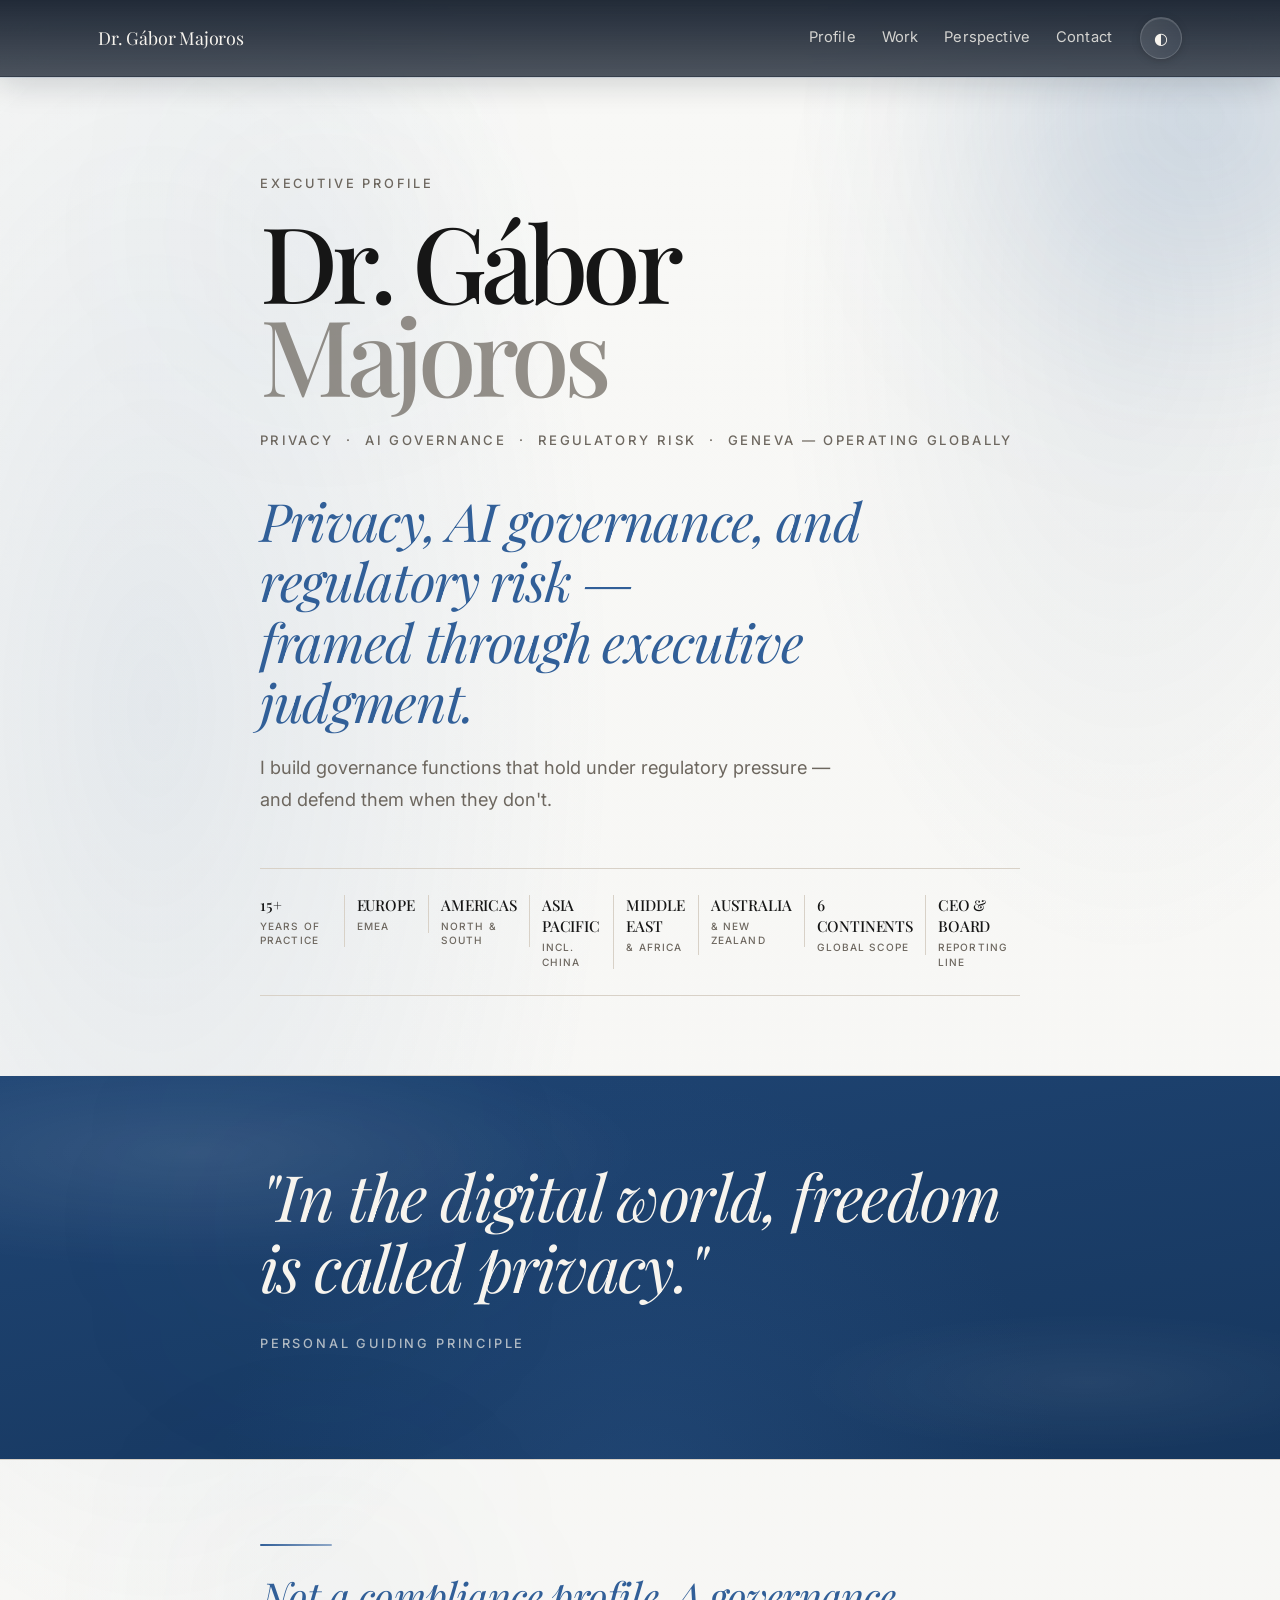
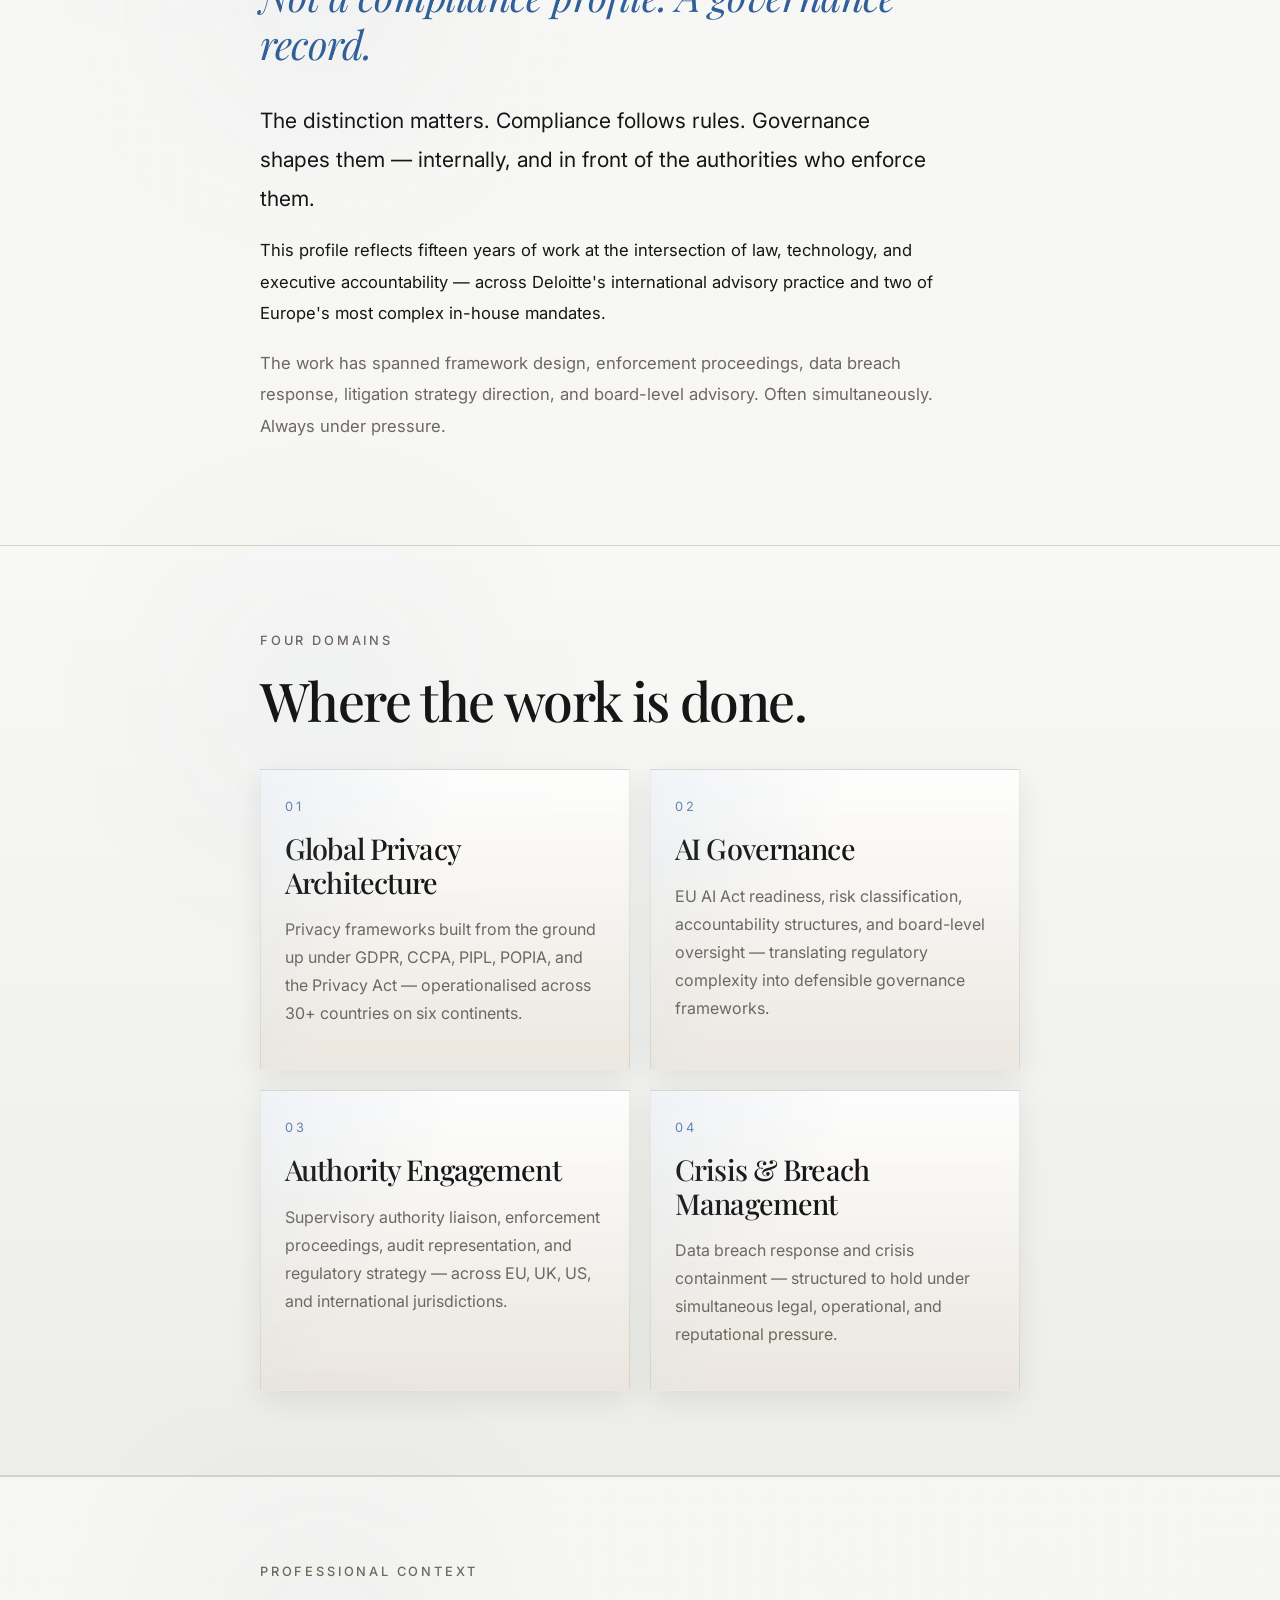
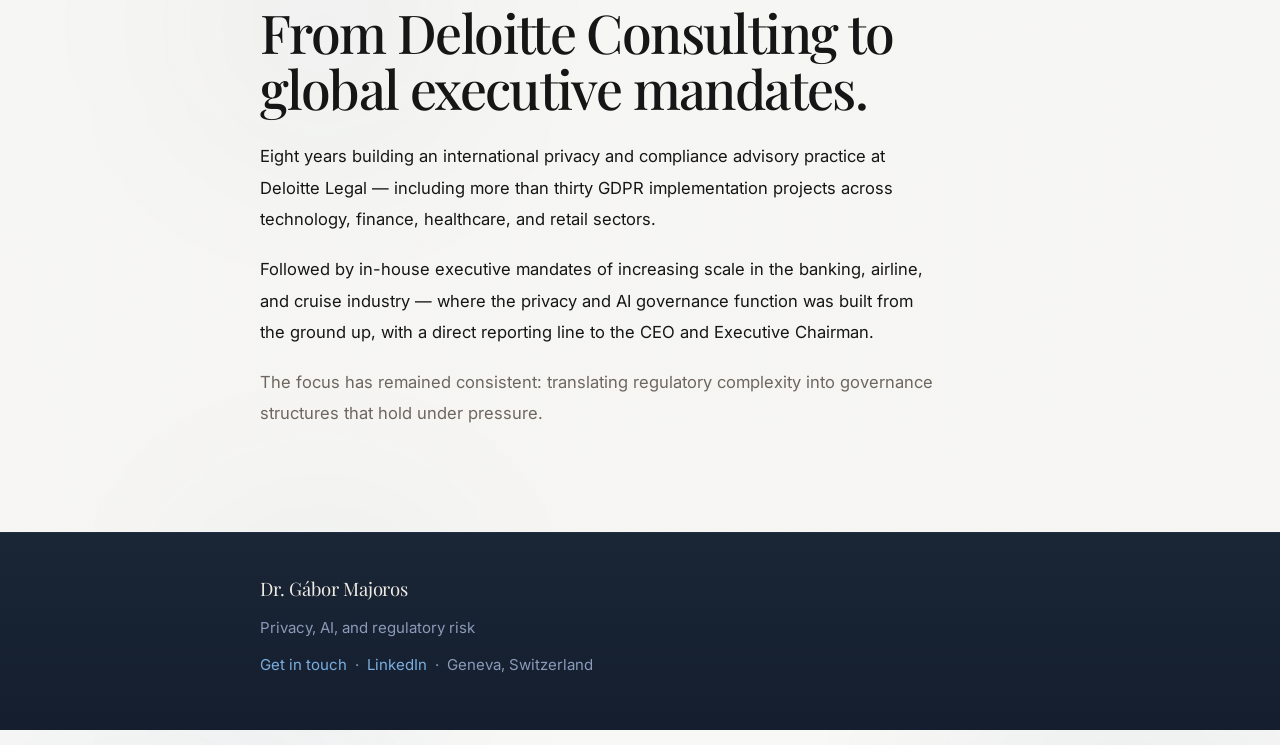
==== commit 57f405b5: "Update website styling and remove specific text from profile page Adjusted CSS styles in index.html " ====
--- a/index.html
+++ b/index.html
@@ -12,13 +12,14 @@
   <style>
     .hero-position { margin-top: 28px; font-size: 0.82rem; letter-spacing: 0.18em; text-transform: uppercase; color: var(--text-soft); font-weight: 500; }
     .hero-statement { margin-top: 20px; font-size: clamp(1rem, 1.8vw, 1.14rem); line-height: 1.78; color: var(--text-soft); max-width: 600px; }
-    .proof-strip-wide { margin-top: 52px; padding: 26px 0; border-top: 1px solid var(--line); border-bottom: 1px solid var(--line); display: flex; flex-wrap: wrap; align-items: flex-start; gap: 16px 0; }
-    .proof-tag { font-size: 0.70rem; letter-spacing: 0.14em; text-transform: uppercase; color: var(--text-soft); font-weight: 500; padding: 0 24px; border-right: 1px solid var(--line); line-height: 1.4; }
+    .proof-strip-wide { margin-top: 52px; padding: 26px 0; border-top: 1px solid var(--line); border-bottom: 1px solid var(--line); display: grid; grid-template-columns: repeat(8, 1fr); align-items: start; }
+    .proof-tag { font-size: 0.63rem; letter-spacing: 0.11em; text-transform: uppercase; color: var(--text-soft); font-weight: 500; padding: 0 12px; border-right: 1px solid var(--line); line-height: 1.4; }
     .proof-tag:first-child { padding-left: 0; }
     .proof-tag:last-child { border-right: none; }
-    .proof-tag strong { display: block; font-family: "Playfair Display", Georgia, serif; font-size: 1.12rem; color: var(--text-main); letter-spacing: -0.01em; font-weight: 500; margin-bottom: 3px; }
+    .proof-tag strong { display: block; font-family: "Playfair Display", Georgia, serif; font-size: 0.95rem; color: var(--text-main); letter-spacing: -0.01em; font-weight: 500; margin-bottom: 3px; }
     .four-grid { display: grid; grid-template-columns: 1fr 1fr; gap: 20px; margin-top: 40px; }
-    @media (max-width: 640px) { .four-grid { grid-template-columns: 1fr; } .proof-tag { padding: 0 14px; } .proof-tag:first-child { padding-left: 0; } }
+    @media (max-width: 860px) { .proof-strip-wide { grid-template-columns: repeat(4, 1fr); gap: 20px 0; } .proof-tag:nth-child(4) { border-right: none; } .proof-tag:nth-child(5) { padding-left: 0; } .proof-tag:nth-child(8) { border-right: none; } }
+    @media (max-width: 640px) { .four-grid { grid-template-columns: 1fr; } .proof-strip-wide { grid-template-columns: repeat(2, 1fr); } .proof-tag { padding: 8px 10px; border-right: none; border-bottom: 1px solid var(--line); } }
   </style>
   <script>if(localStorage.getItem('site-theme')==='dark')document.documentElement.classList.add('dark-mode');</script>
 </head>
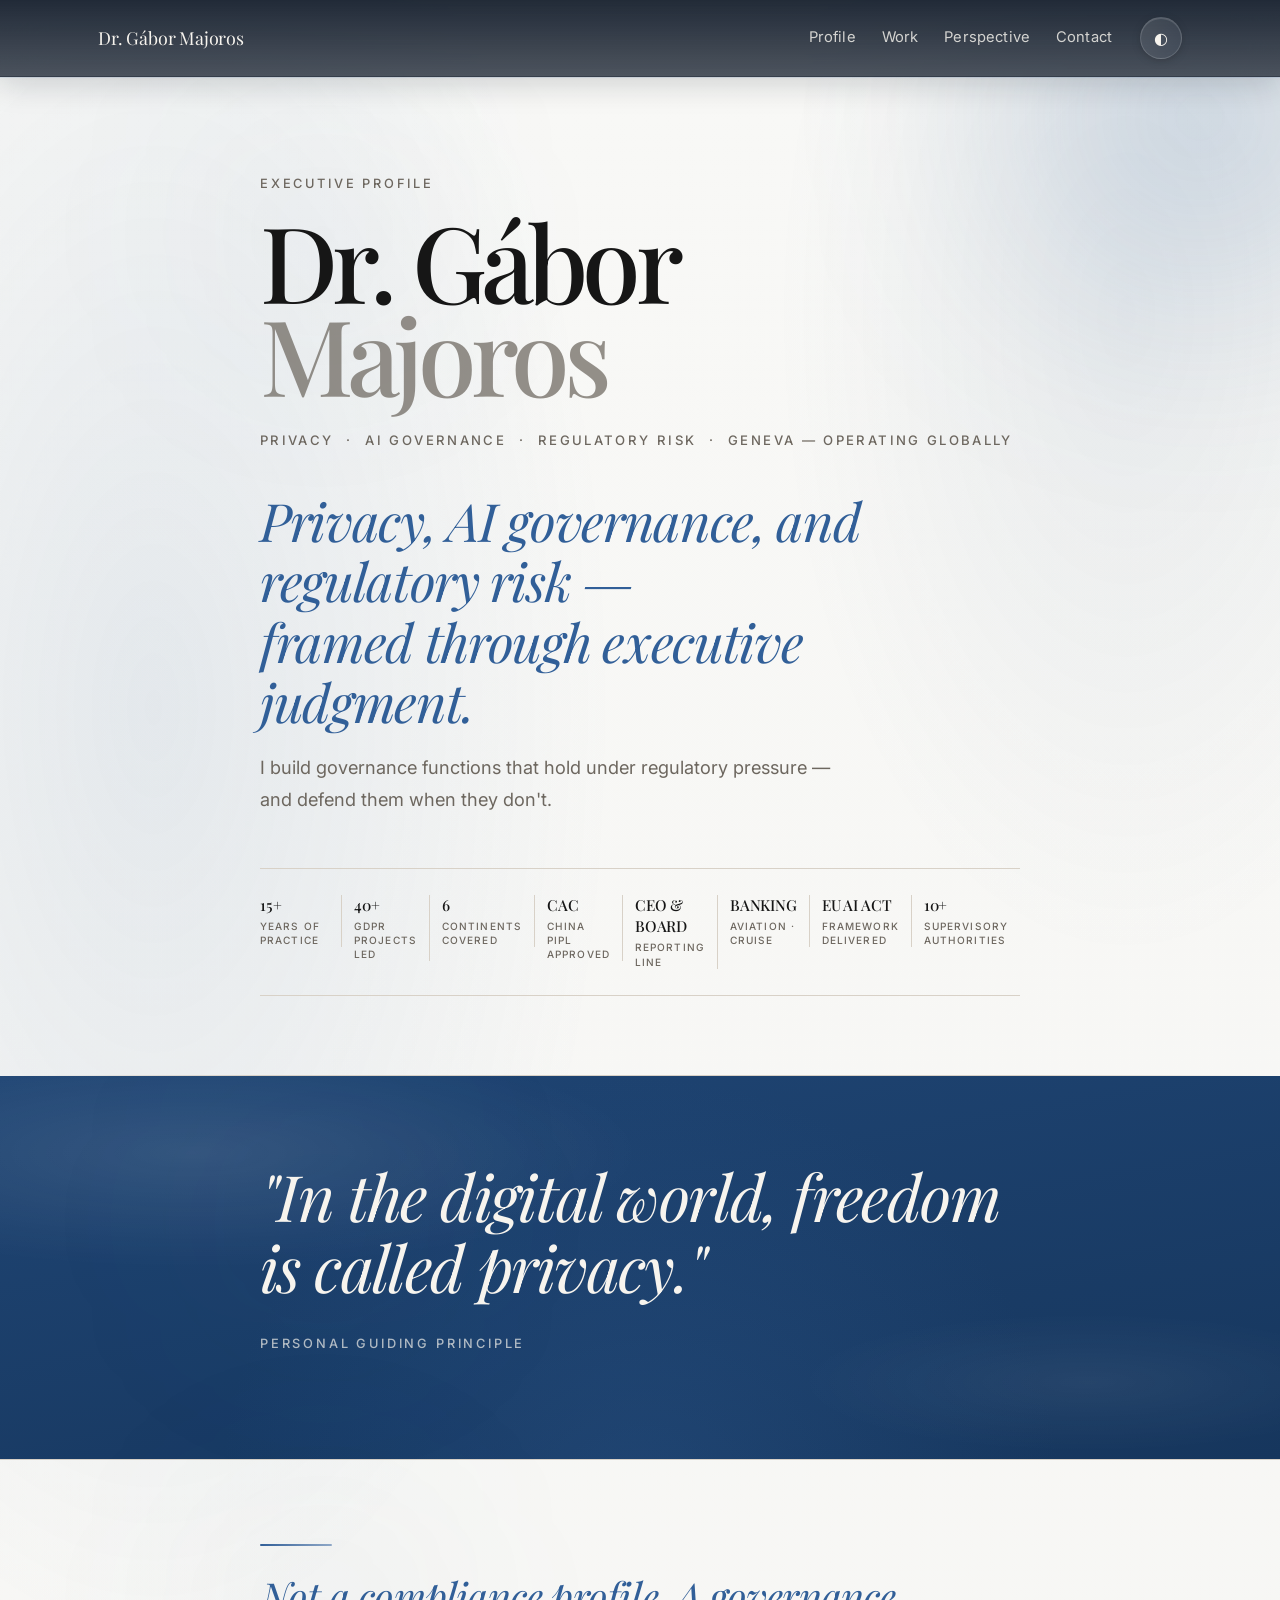
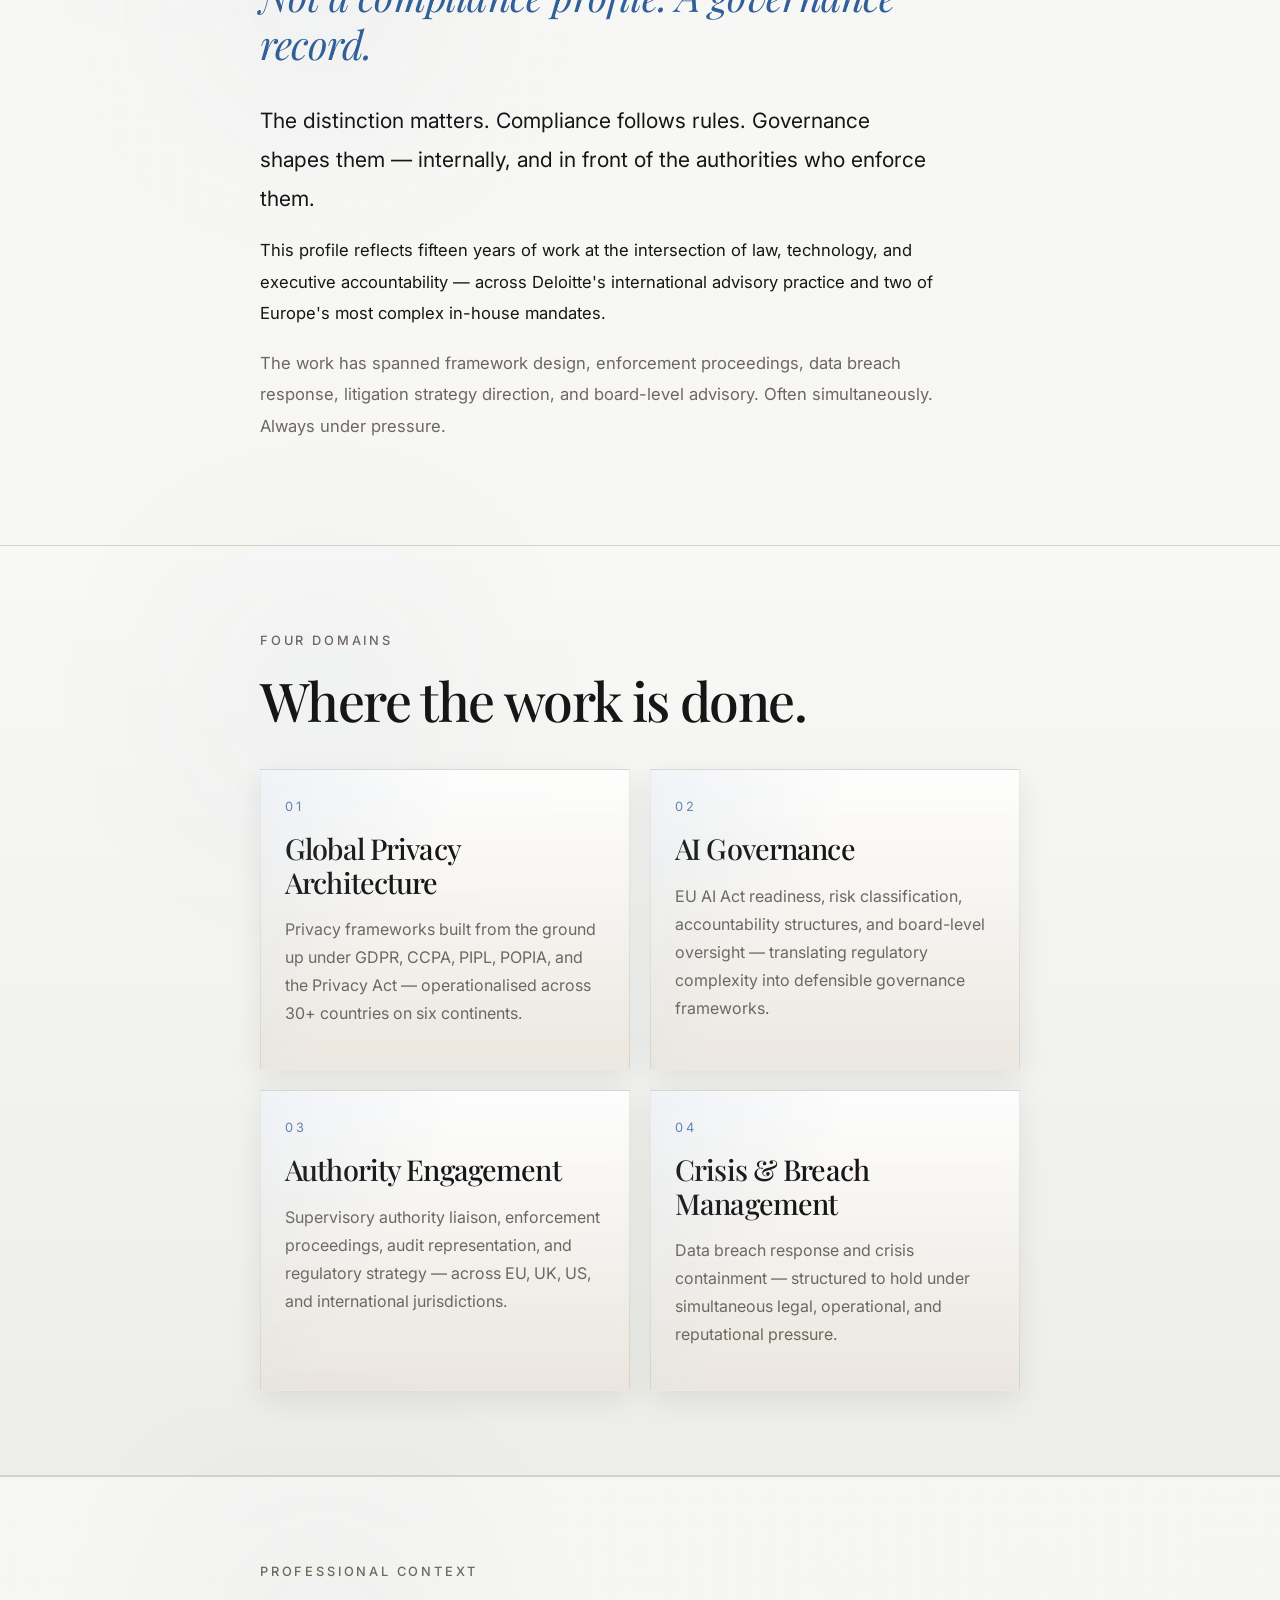
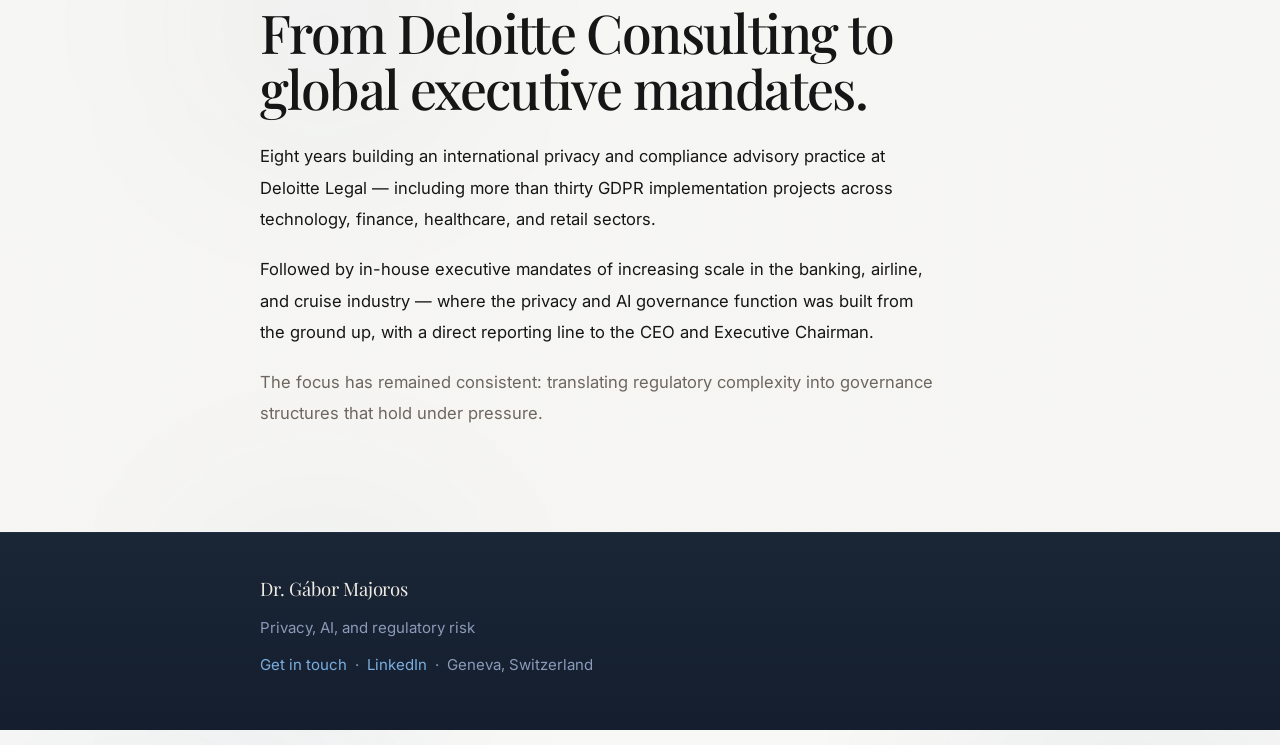
==== commit 2efbea1b: "Update contact copy" ====
--- a/index.html
+++ b/index.html
@@ -35,13 +35,13 @@
         <p class="hero-statement">I build governance functions that hold under regulatory pressure — and defend them when they don't.</p>
         <div class="proof-strip-wide">
           <div class="proof-tag"><strong>15+</strong>Years of practice</div>
-          <div class="proof-tag"><strong>Europe</strong>EMEA</div>
-          <div class="proof-tag"><strong>Americas</strong>North &amp; South</div>
-          <div class="proof-tag"><strong>Asia Pacific</strong>Incl. China</div>
-          <div class="proof-tag"><strong>Middle East</strong>&amp; Africa</div>
-          <div class="proof-tag"><strong>Australia</strong>&amp; New Zealand</div>
-          <div class="proof-tag"><strong>6 Continents</strong>Global scope</div>
+          <div class="proof-tag"><strong>40+</strong>GDPR projects led</div>
+          <div class="proof-tag"><strong>6</strong>Continents covered</div>
+          <div class="proof-tag"><strong>CAC</strong>China PIPL approved</div>
           <div class="proof-tag"><strong>CEO &amp; Board</strong>Reporting line</div>
+          <div class="proof-tag"><strong>Banking</strong>Aviation · Cruise</div>
+          <div class="proof-tag"><strong>EU AI Act</strong>Framework delivered</div>
+          <div class="proof-tag"><strong>10+</strong>Supervisory authorities</div>
         </div>
       </div>
     </section>
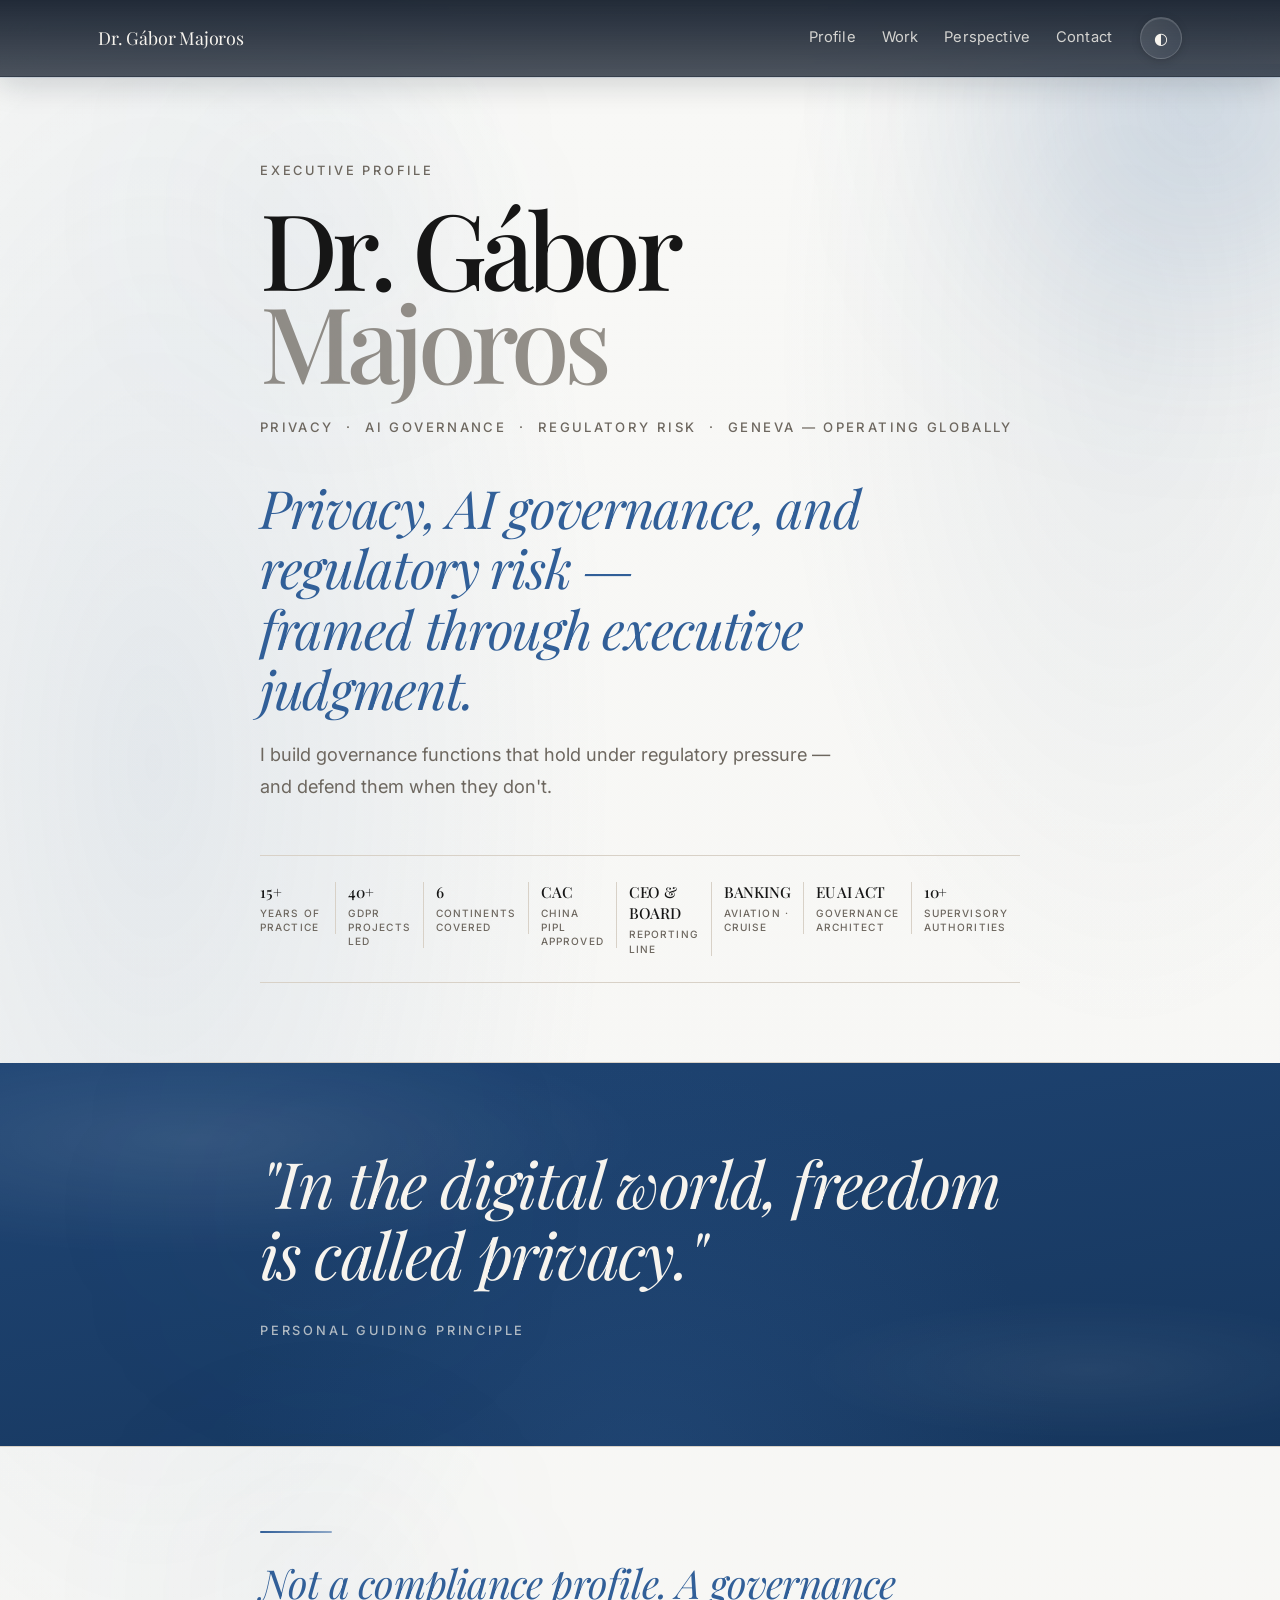
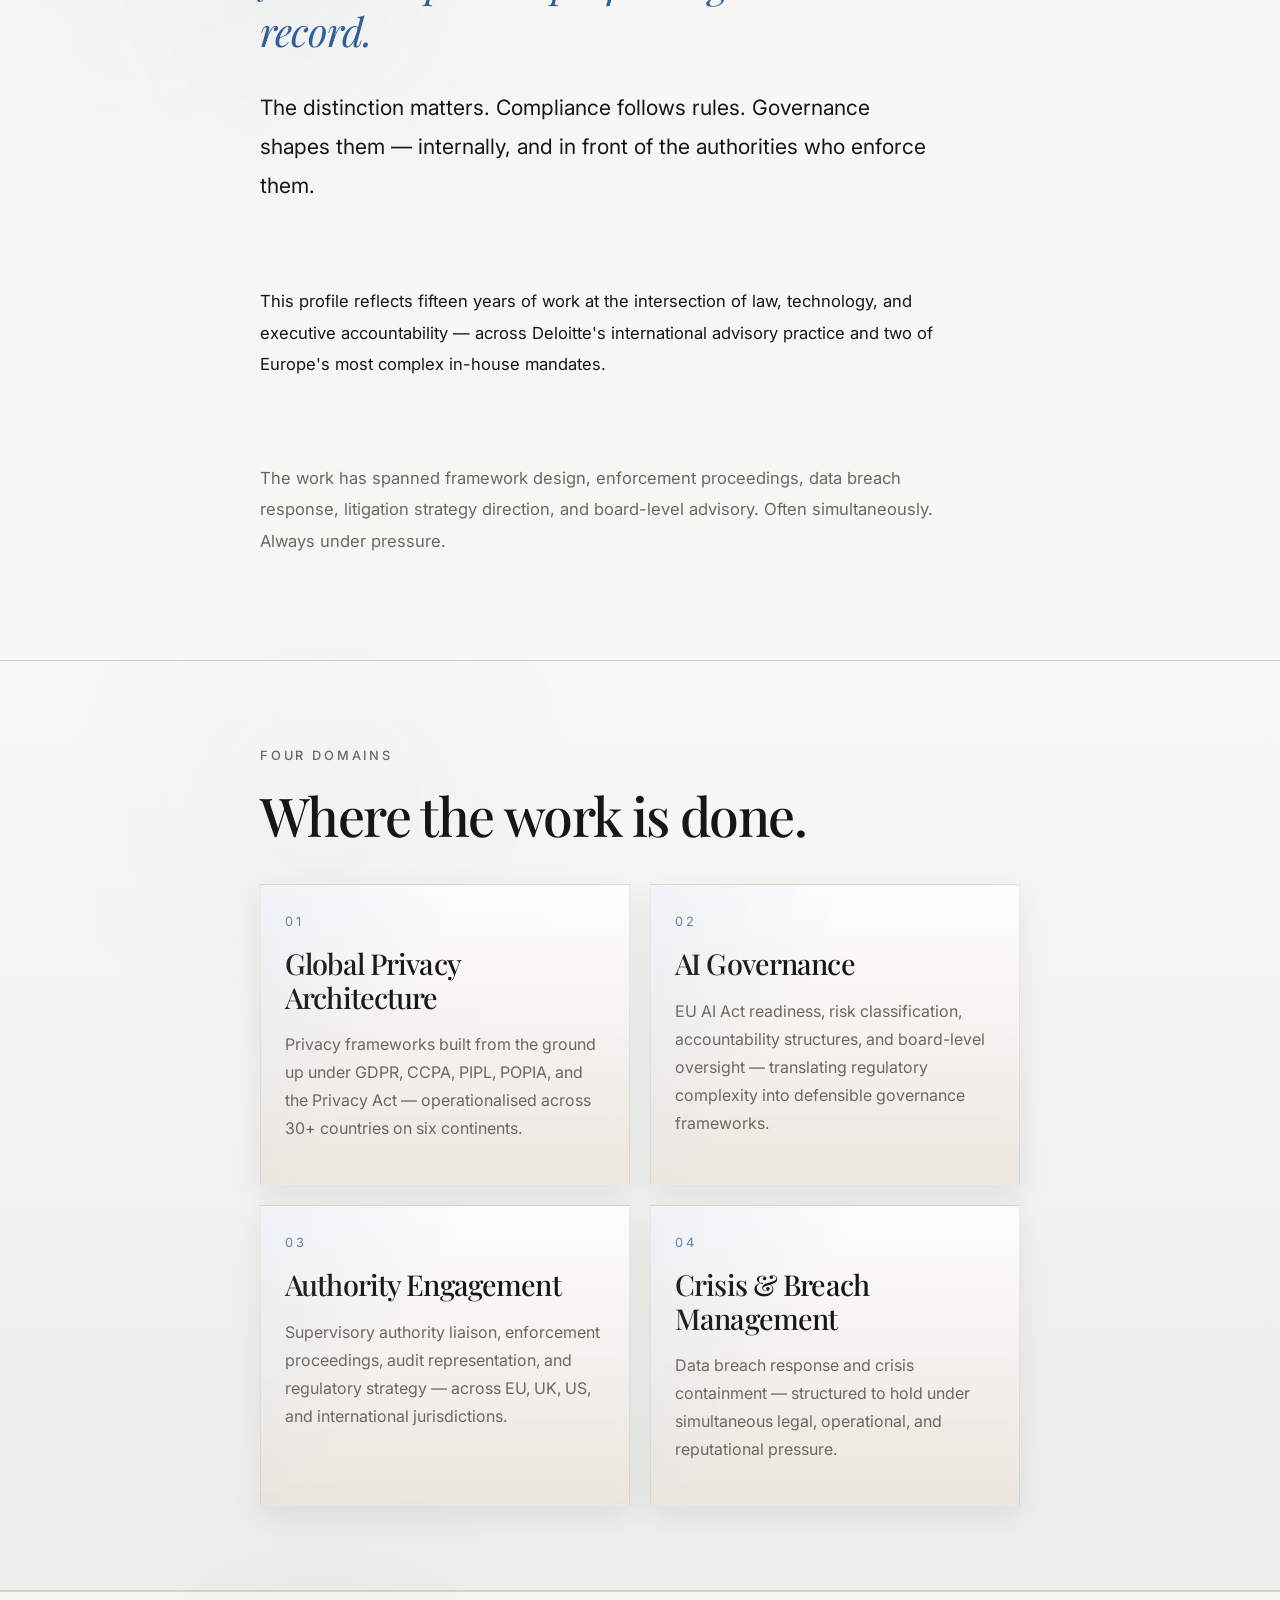
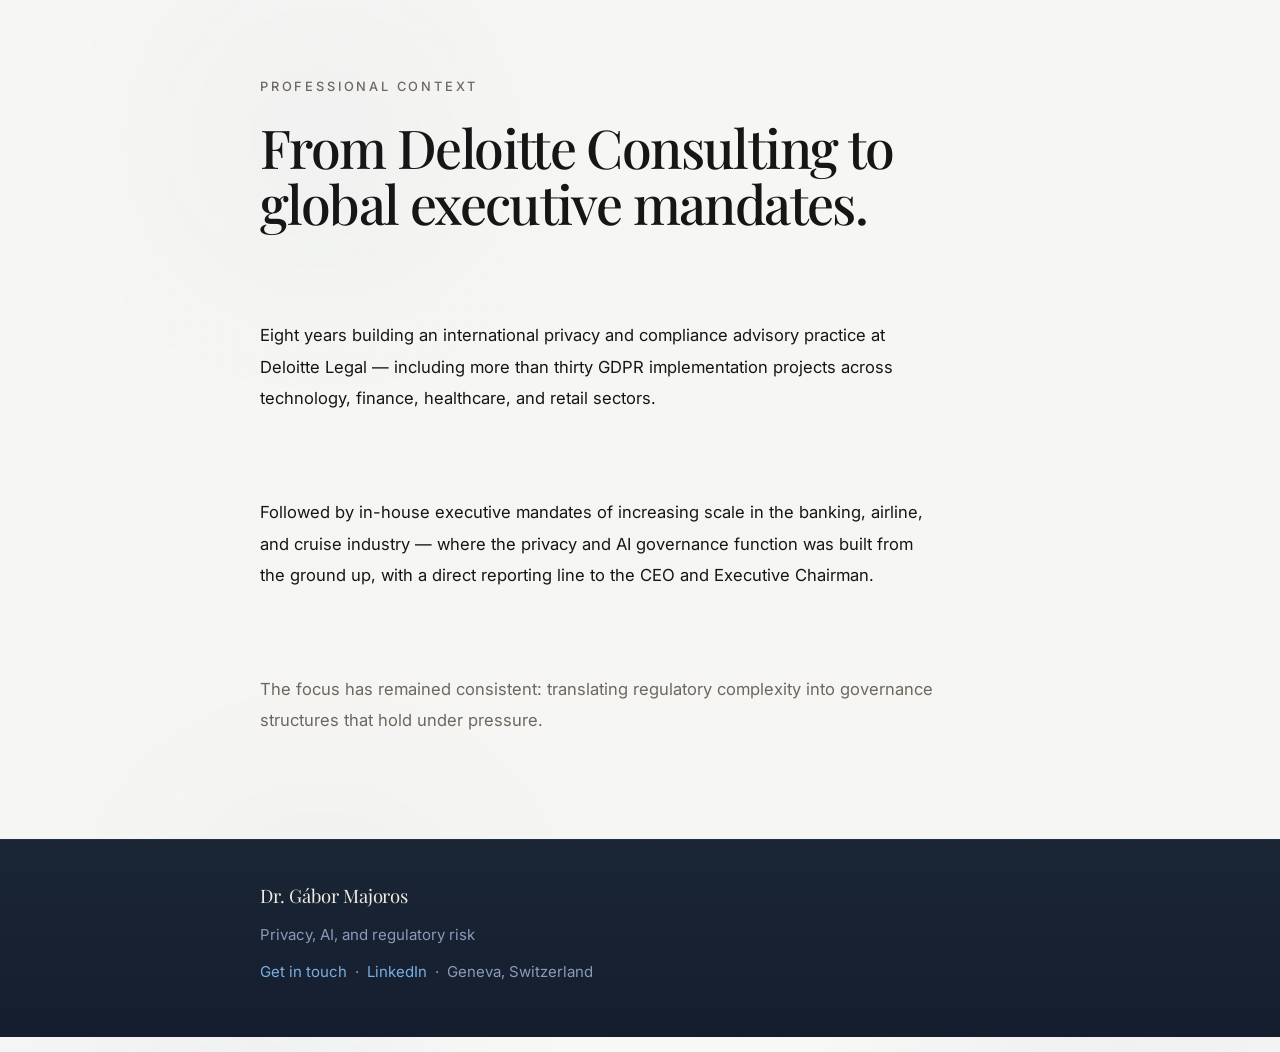
==== commit 923e3ca8: "Update AI Act label" ====
--- a/index.html
+++ b/index.html
@@ -40,7 +40,7 @@
           <div class="proof-tag"><strong>CAC</strong>China PIPL approved</div>
           <div class="proof-tag"><strong>CEO &amp; Board</strong>Reporting line</div>
           <div class="proof-tag"><strong>Banking</strong>Aviation · Cruise</div>
-          <div class="proof-tag"><strong>EU AI Act</strong>Framework delivered</div>
+          <div class="proof-tag"><strong>EU AI Act</strong>Governance architect</div>
           <div class="proof-tag"><strong>10+</strong>Supervisory authorities</div>
         </div>
       </div>
--- a/styles.css
+++ b/styles.css
@@ -45,7 +45,7 @@
 /* ─── Reset ──────────────────────────────────────────────────────────── */
 *, *::before, *::after { box-sizing: border-box; }
 html { scroll-behavior: smooth; }
-body {
+body { padding-top: 64px;
   margin: 0;
   color: var(--text-main);
   font-family: "Inter", system-ui, -apple-system, BlinkMacSystemFont, "Segoe UI", sans-serif;
@@ -62,7 +62,7 @@
 
 /* ─── Header ─────────────────────────────────────────────────────────── */
 .site-header {
-  position: sticky; top: 0; z-index: 1000;
+  position: fixed; width: 100%; left: 0; right: 0; top: 0; z-index: 1000;
   background: linear-gradient(180deg, rgba(10, 20, 35, 0.90) 0%, rgba(10, 20, 35, 0.72) 100%);
   backdrop-filter: blur(20px) saturate(1.5);
   -webkit-backdrop-filter: blur(20px) saturate(1.5);
@@ -201,9 +201,9 @@
 h3 { font-size: clamp(1.3rem, 2.6vw, 1.8rem); line-height: 1.16; margin: 0 0 12px; }
 .inverse-heading { color: var(--text-inverse); }
 .body-lg { font-size: clamp(1.12rem, 2vw, 1.32rem); line-height: 1.84; max-width: 680px; margin: 0 0 16px; }
-.body { font-size: 1.04rem; line-height: 1.9; max-width: 680px; margin: 0 0 18px; }
+.body { padding-top: 64px; font-size: 1.04rem; line-height: 1.9; max-width: 680px; margin: 0 0 18px; }
 .body-soft { color: var(--text-soft); }
-.inverse-body { color: var(--text-inverse); }
+.inverse-body { padding-top: 64px; color: var(--text-inverse); }
 .inverse-soft { color: rgba(247,244,238,0.74); }
 .quote-lg { font-family: "Playfair Display", Georgia, serif; font-style: italic; font-size: clamp(2.2rem, 5.2vw, 4rem); line-height: 1.12; letter-spacing: -0.025em; margin: 0 0 30px; max-width: 860px; }
 .blue-divider { width: 72px; height: 2px; background: linear-gradient(90deg, var(--accent) 0%, var(--accent-soft) 100%); margin: 0 0 26px; border-radius: 999px; }
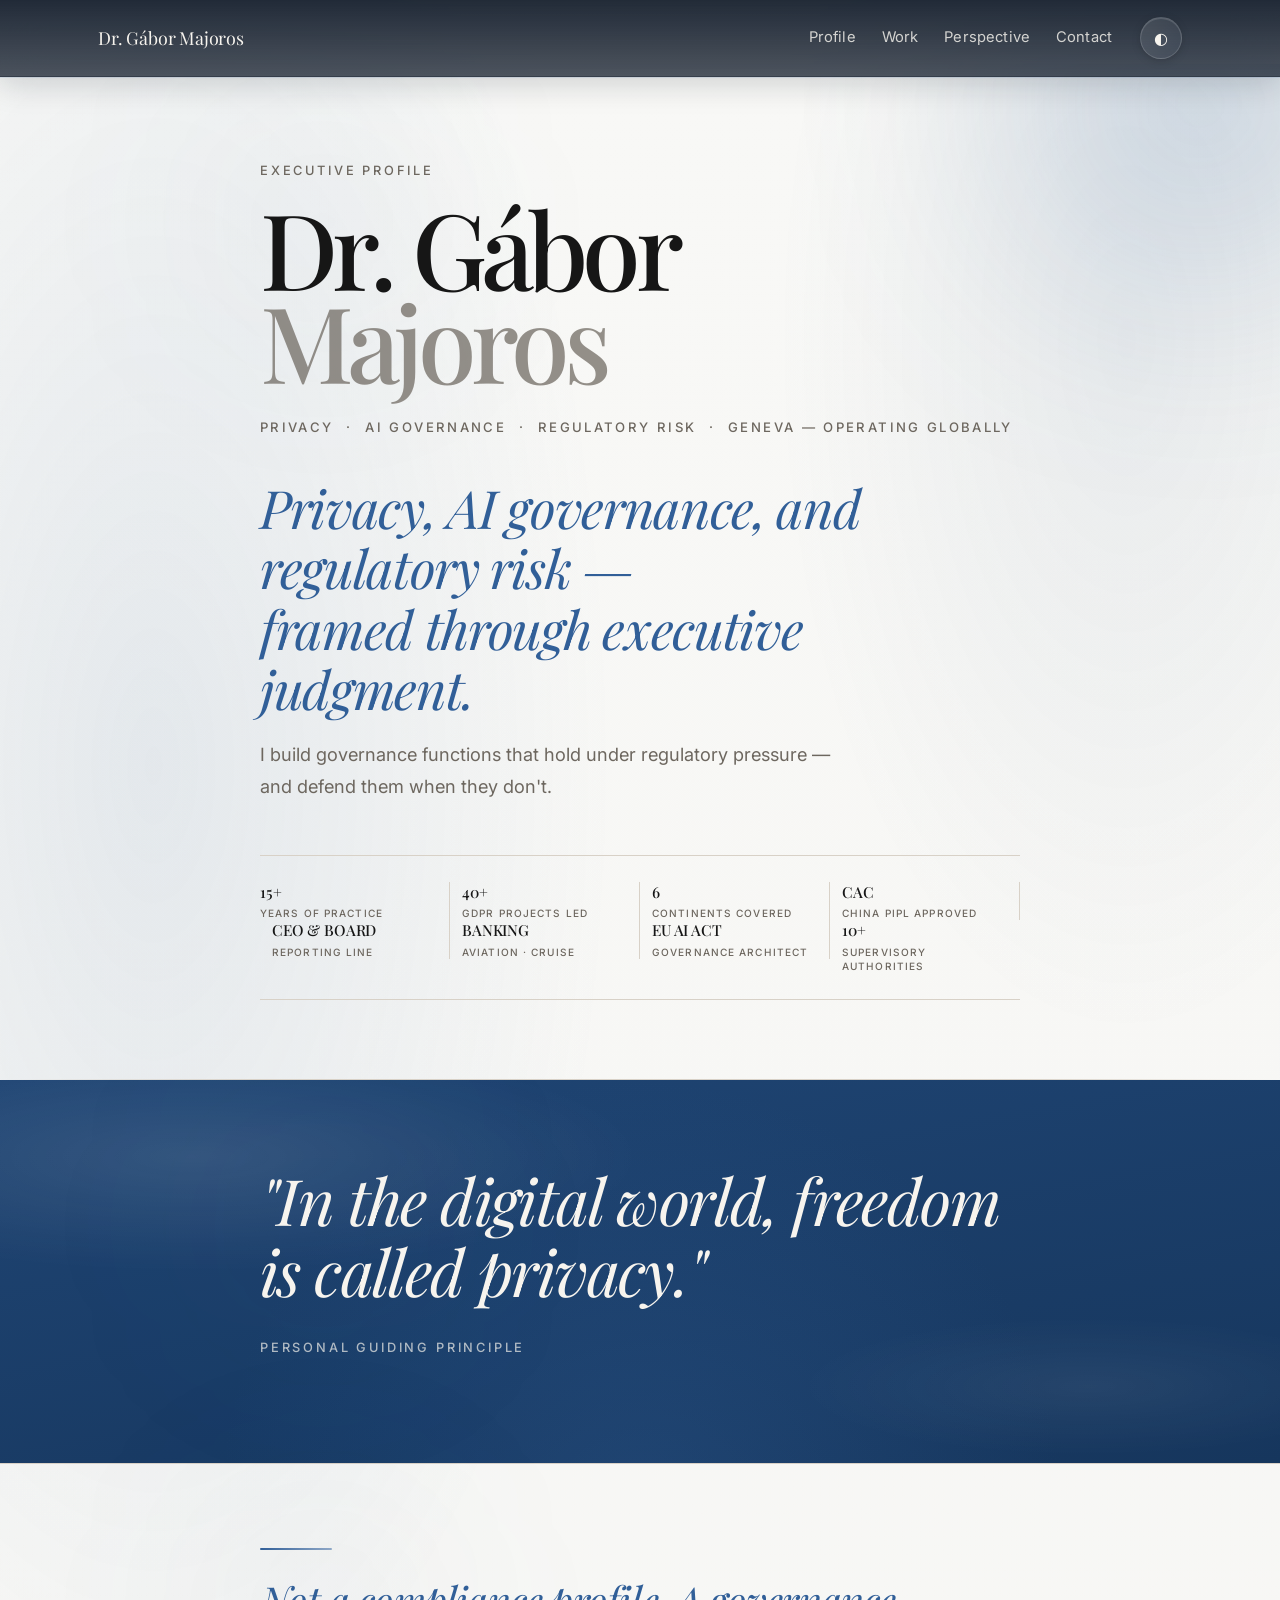
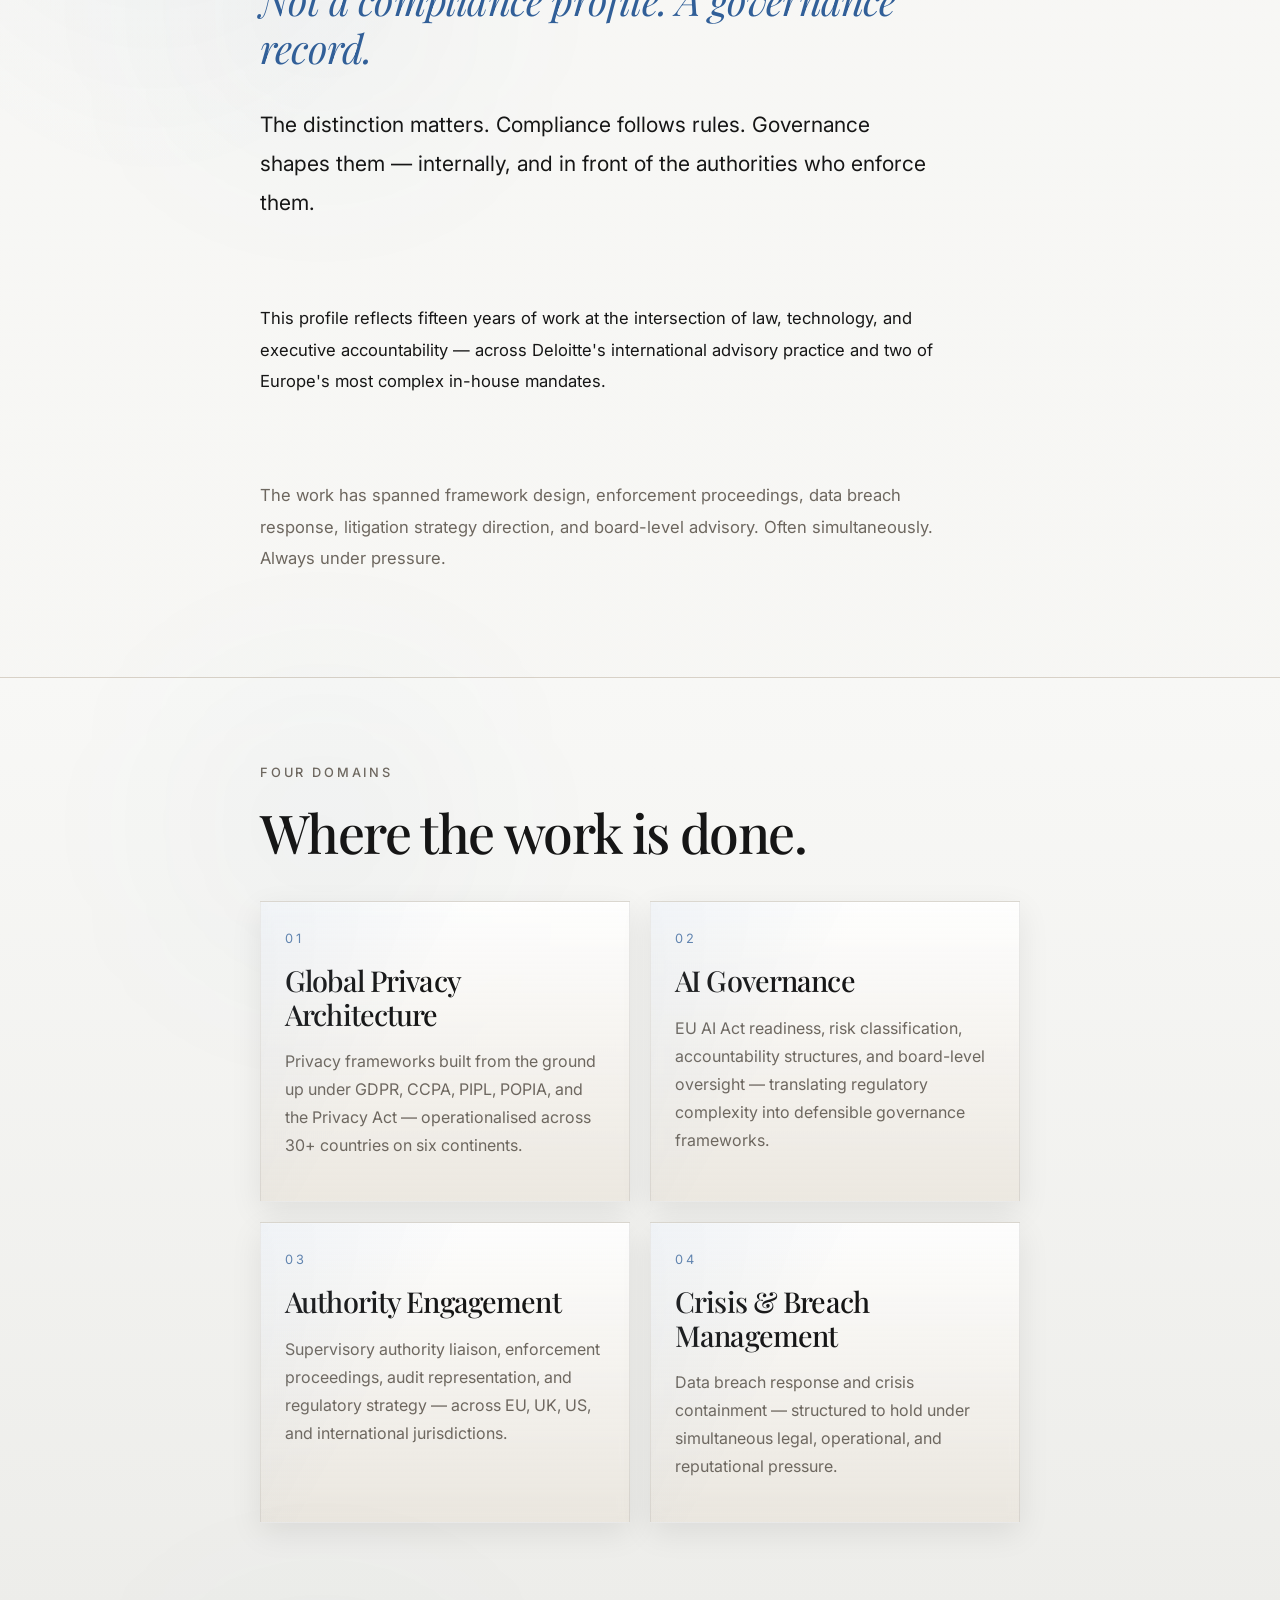
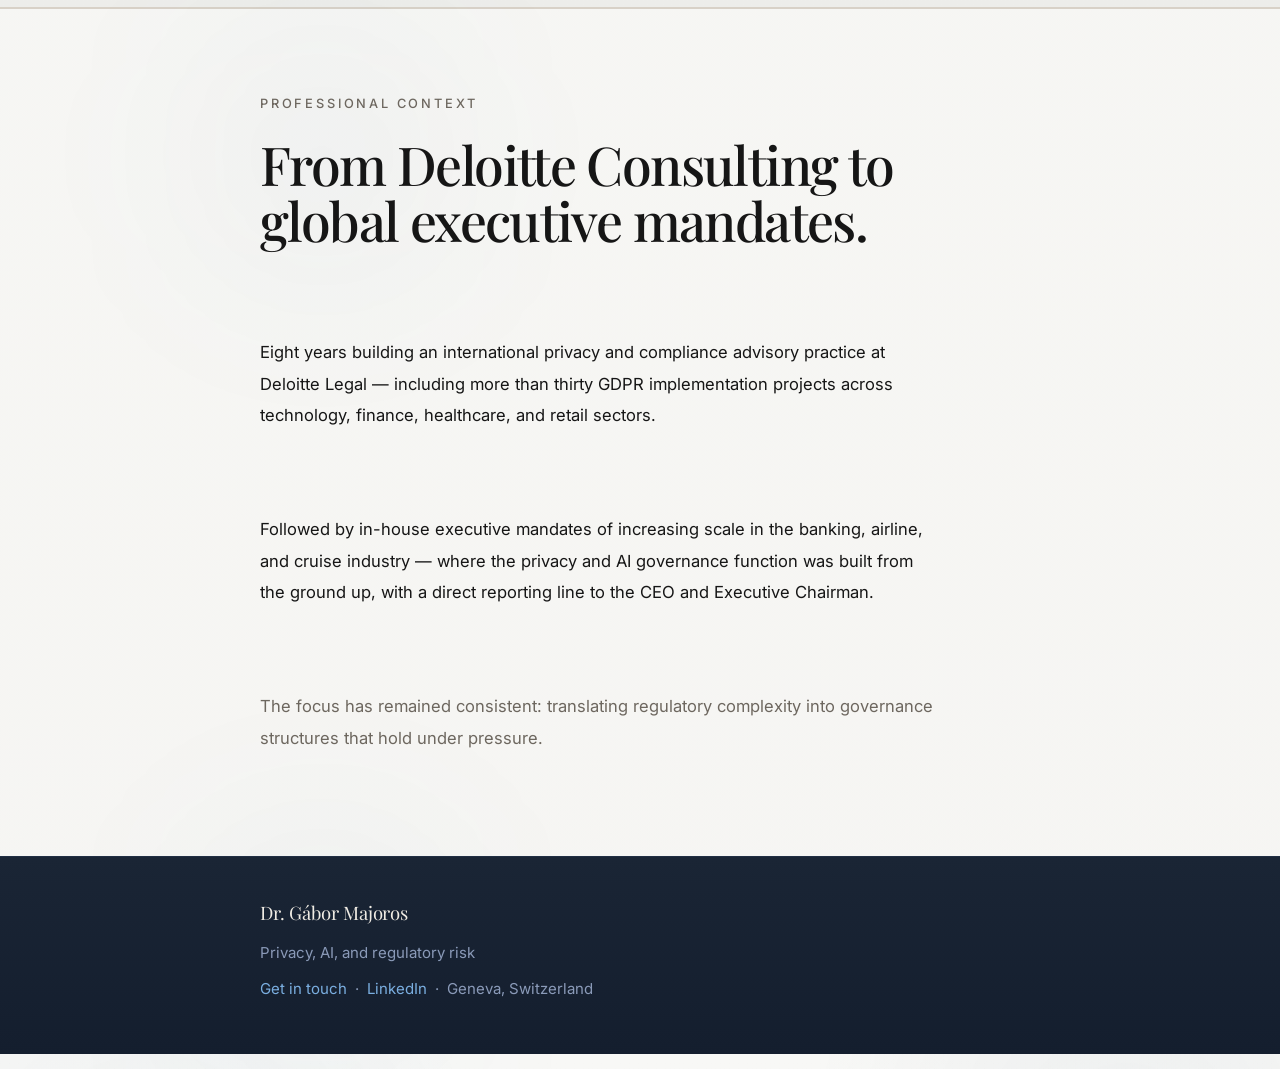
==== commit 6732cbfb: "Proof strip 2 rows" ====
--- a/index.html
+++ b/index.html
@@ -12,7 +12,7 @@
   <style>
     .hero-position { margin-top: 28px; font-size: 0.82rem; letter-spacing: 0.18em; text-transform: uppercase; color: var(--text-soft); font-weight: 500; }
     .hero-statement { margin-top: 20px; font-size: clamp(1rem, 1.8vw, 1.14rem); line-height: 1.78; color: var(--text-soft); max-width: 600px; }
-    .proof-strip-wide { margin-top: 52px; padding: 26px 0; border-top: 1px solid var(--line); border-bottom: 1px solid var(--line); display: grid; grid-template-columns: repeat(8, 1fr); align-items: start; }
+    .proof-strip-wide { margin-top: 52px; padding: 26px 0; border-top: 1px solid var(--line); border-bottom: 1px solid var(--line); display: grid; grid-template-columns: repeat(4, 1fr); align-items: start; }
     .proof-tag { font-size: 0.63rem; letter-spacing: 0.11em; text-transform: uppercase; color: var(--text-soft); font-weight: 500; padding: 0 12px; border-right: 1px solid var(--line); line-height: 1.4; }
     .proof-tag:first-child { padding-left: 0; }
     .proof-tag:last-child { border-right: none; }
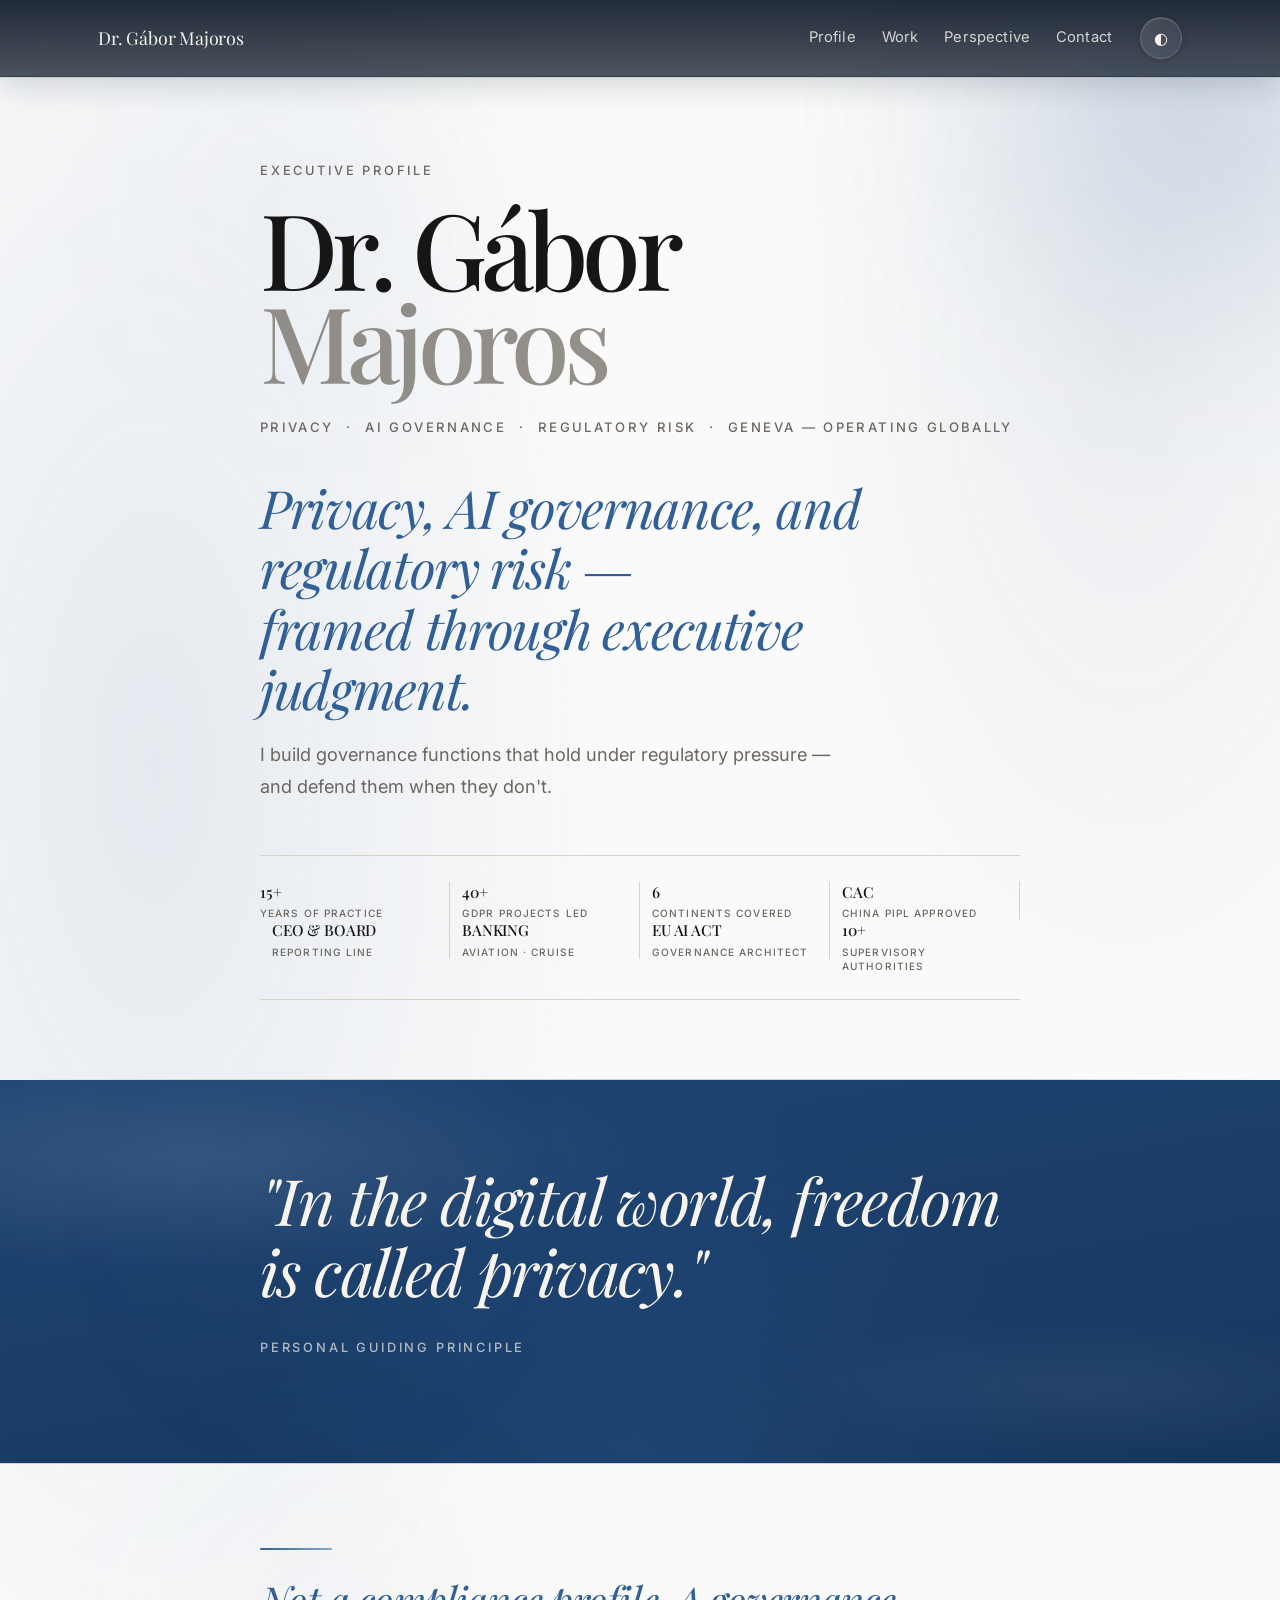
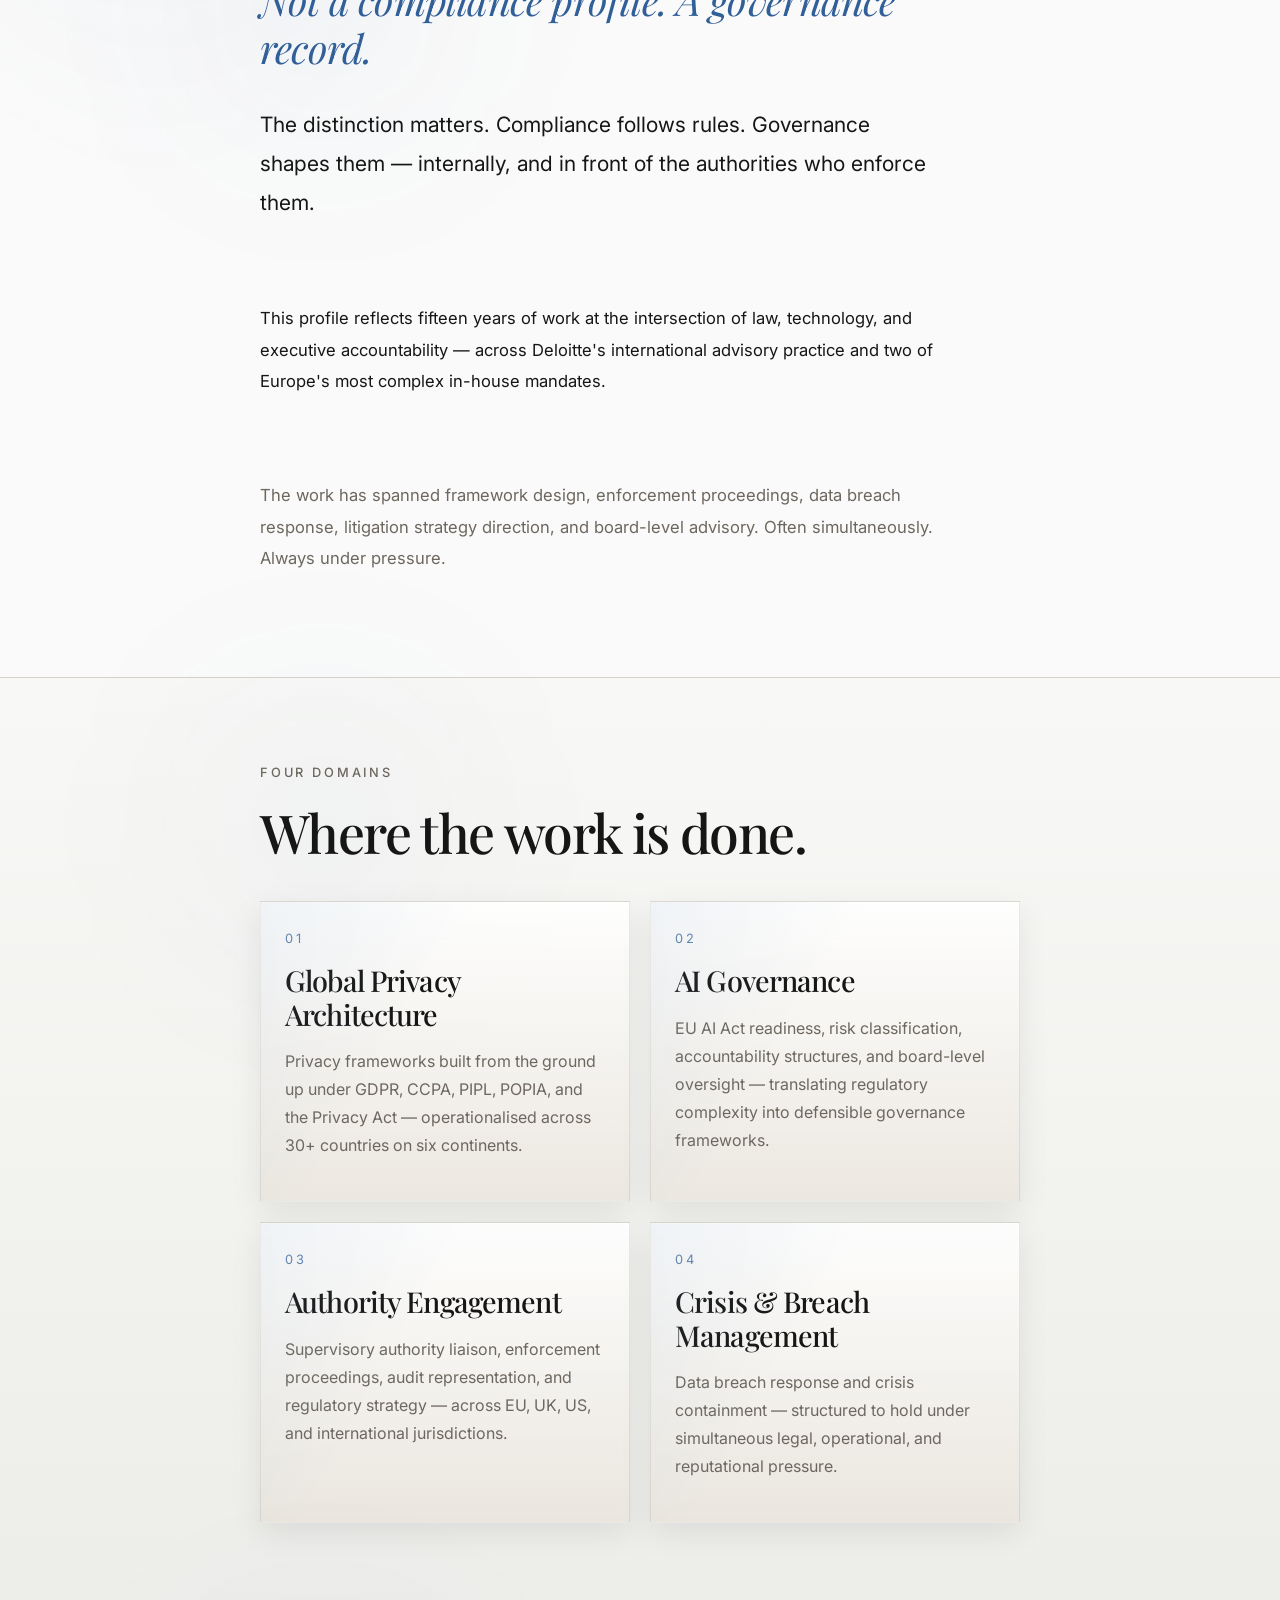
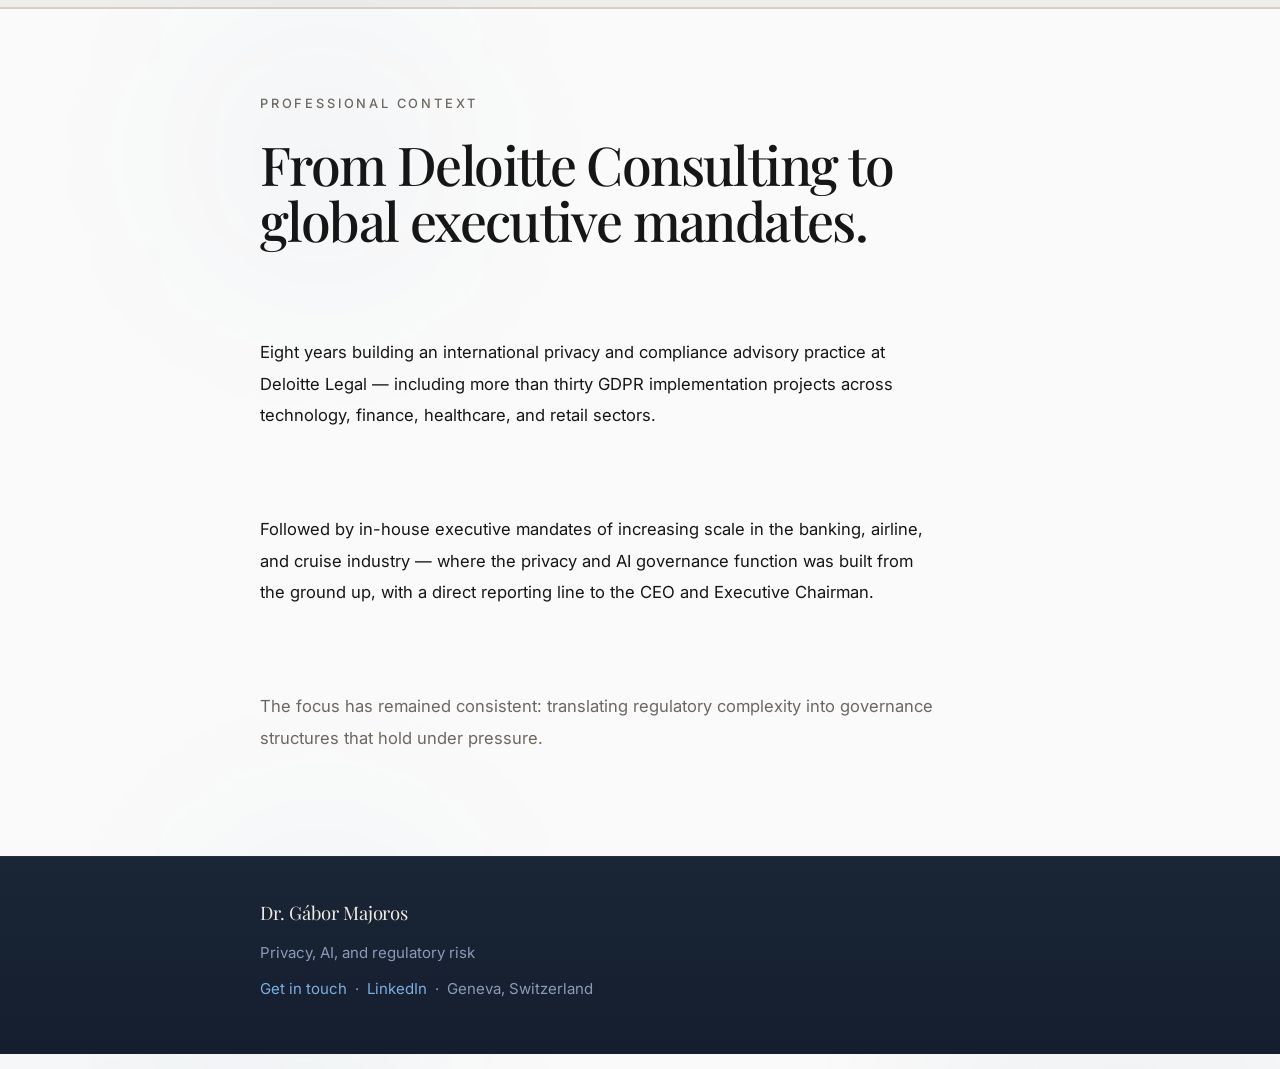
==== commit 24ad4489: "Fix proof strip rows and whiter background" ====
--- a/index.html
+++ b/index.html
@@ -12,13 +12,13 @@
   <style>
     .hero-position { margin-top: 28px; font-size: 0.82rem; letter-spacing: 0.18em; text-transform: uppercase; color: var(--text-soft); font-weight: 500; }
     .hero-statement { margin-top: 20px; font-size: clamp(1rem, 1.8vw, 1.14rem); line-height: 1.78; color: var(--text-soft); max-width: 600px; }
-    .proof-strip-wide { margin-top: 52px; padding: 26px 0; border-top: 1px solid var(--line); border-bottom: 1px solid var(--line); display: grid; grid-template-columns: repeat(4, 1fr); align-items: start; }
+    .proof-strip-wide { margin-top: 52px; padding: 26px 0; border-top: 1px solid var(--line); border-bottom: 1px solid var(--line); display: grid; grid-template-columns: repeat(4, 1fr); gap: 0; align-items: start; }
     .proof-tag { font-size: 0.63rem; letter-spacing: 0.11em; text-transform: uppercase; color: var(--text-soft); font-weight: 500; padding: 0 12px; border-right: 1px solid var(--line); line-height: 1.4; }
     .proof-tag:first-child { padding-left: 0; }
     .proof-tag:last-child { border-right: none; }
     .proof-tag strong { display: block; font-family: "Playfair Display", Georgia, serif; font-size: 0.95rem; color: var(--text-main); letter-spacing: -0.01em; font-weight: 500; margin-bottom: 3px; }
     .four-grid { display: grid; grid-template-columns: 1fr 1fr; gap: 20px; margin-top: 40px; }
-    @media (max-width: 860px) { .proof-strip-wide { grid-template-columns: repeat(4, 1fr); gap: 20px 0; } .proof-tag:nth-child(4) { border-right: none; } .proof-tag:nth-child(5) { padding-left: 0; } .proof-tag:nth-child(8) { border-right: none; } }
+    @media (max-width: 860px) { .proof-strip-wide { grid-template-columns: repeat(4, 1fr); gap: 0; gap: 20px 0; } .proof-tag:nth-child(4) { border-right: none; } .proof-tag:nth-child(5) { padding-left: 0; } .proof-tag:nth-child(8) { border-right: none; } }
     @media (max-width: 640px) { .four-grid { grid-template-columns: 1fr; } .proof-strip-wide { grid-template-columns: repeat(2, 1fr); } .proof-tag { padding: 8px 10px; border-right: none; border-bottom: 1px solid var(--line); } }
   </style>
   <script>if(localStorage.getItem('site-theme')==='dark')document.documentElement.classList.add('dark-mode');</script>
--- a/styles.css
+++ b/styles.css
@@ -1,6 +1,6 @@
 /* ─── Design Tokens ──────────────────────────────────────────────────── */
 :root {
-  --bg-main:   #f8f8f6;
+  --bg-main:   #fafafa;
   --bg-soft:   #f2f2f0;
   --bg-soft-2: #eaeae7;
   --bg-deep:   #1f4574;
@@ -53,7 +53,7 @@
   background:
     radial-gradient(ellipse 60% 40% at 12% 18%, rgba(49, 95, 152, 0.10) 0%, transparent 60%),
     radial-gradient(ellipse 50% 30% at 88% 8%,  rgba(31, 69, 116, 0.07) 0%, transparent 55%),
-    linear-gradient(175deg, var(--bg-main) 0%, color-mix(in srgb, var(--bg-main) 90%, #e0dcd5 10%) 100%);
+    linear-gradient(175deg, var(--bg-main) 0%, var(--bg-main) 100%);
   -webkit-font-smoothing: antialiased;
   text-rendering: optimizeLegibility;
   transition: background 0.4s ease, color 0.4s ease;
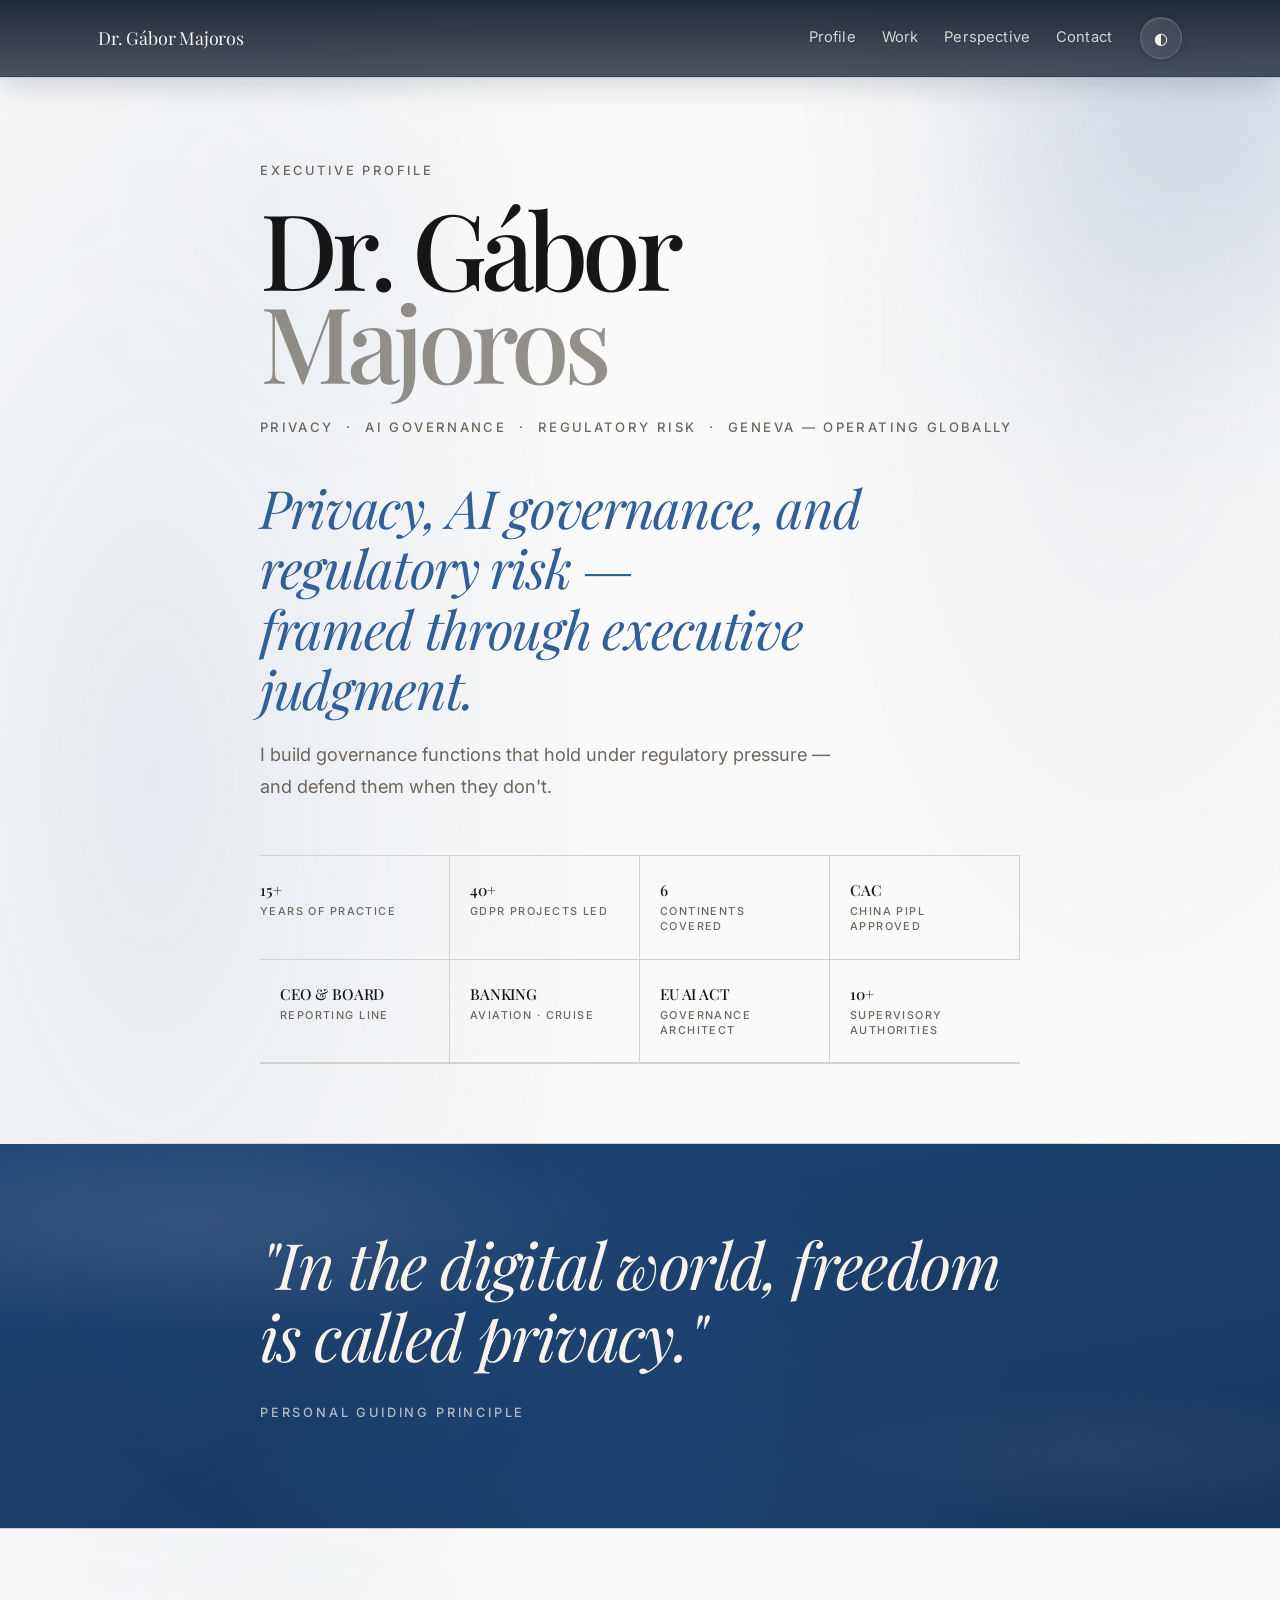
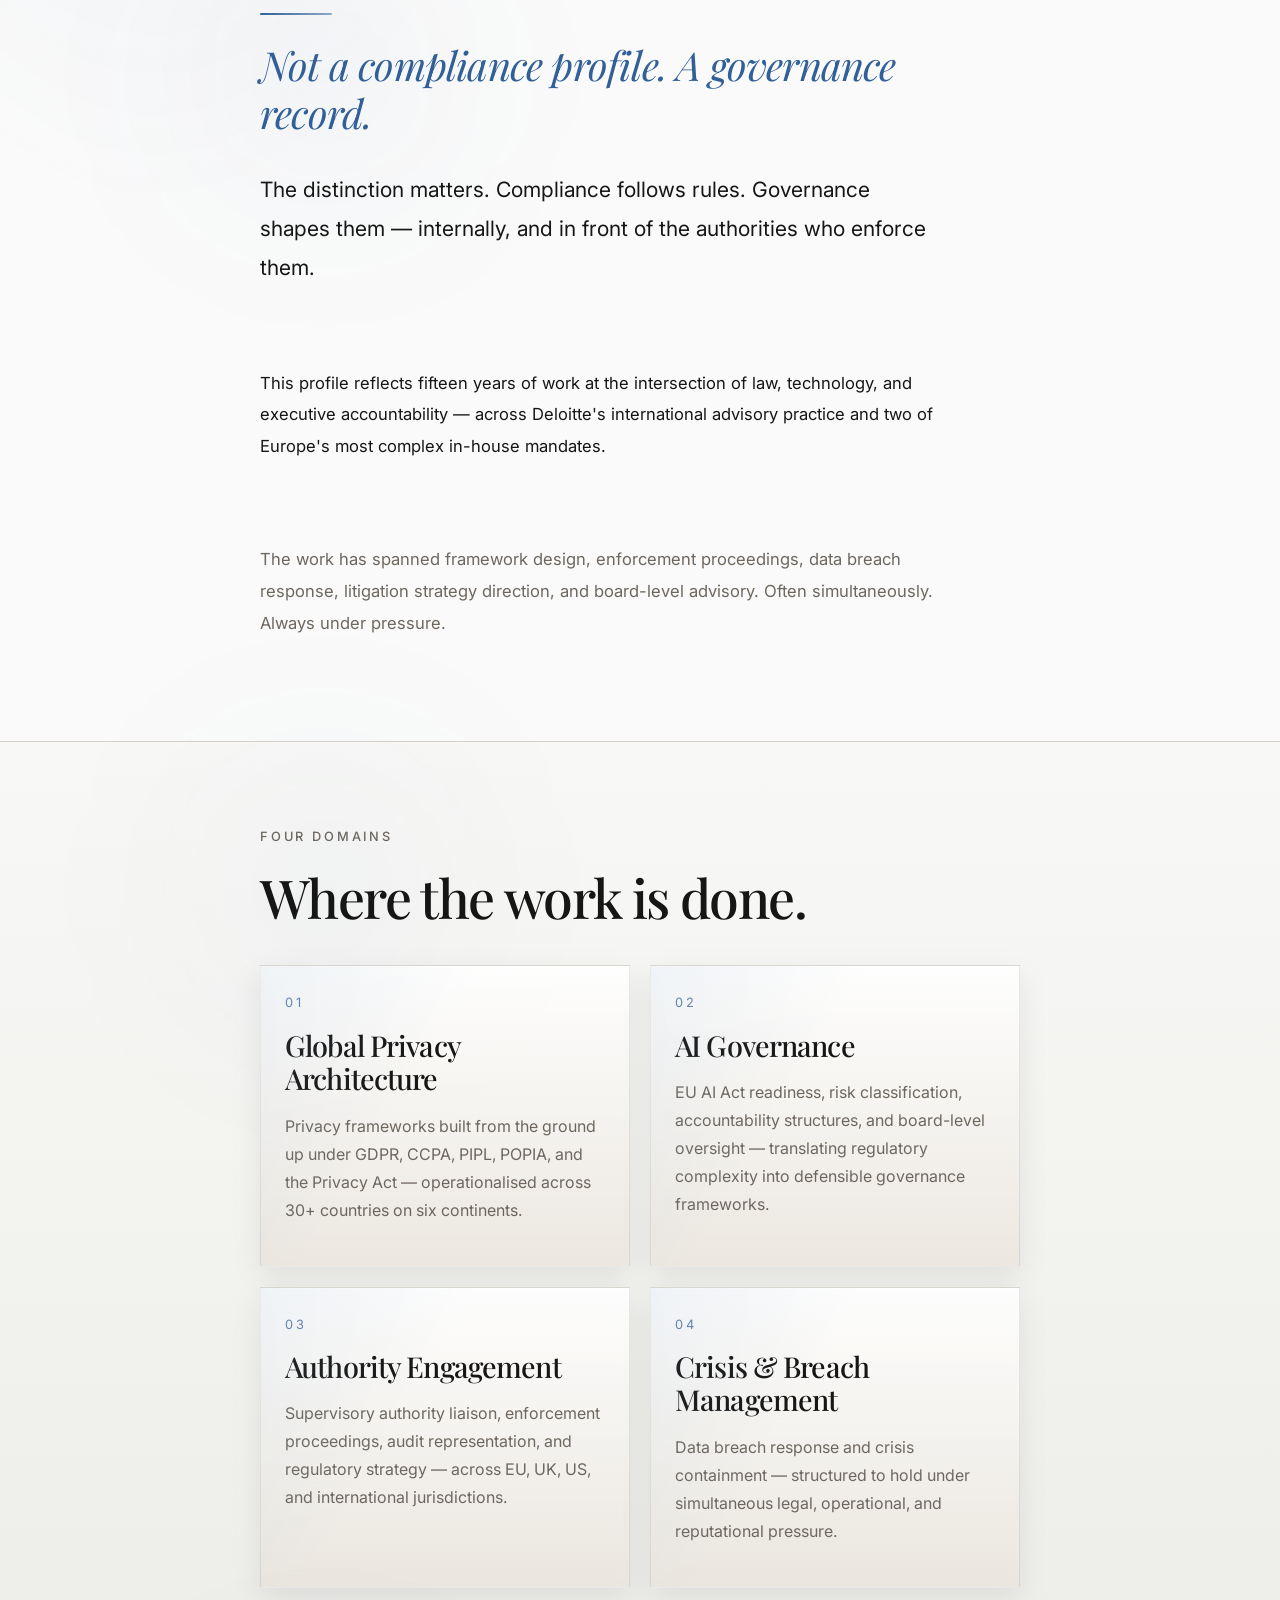
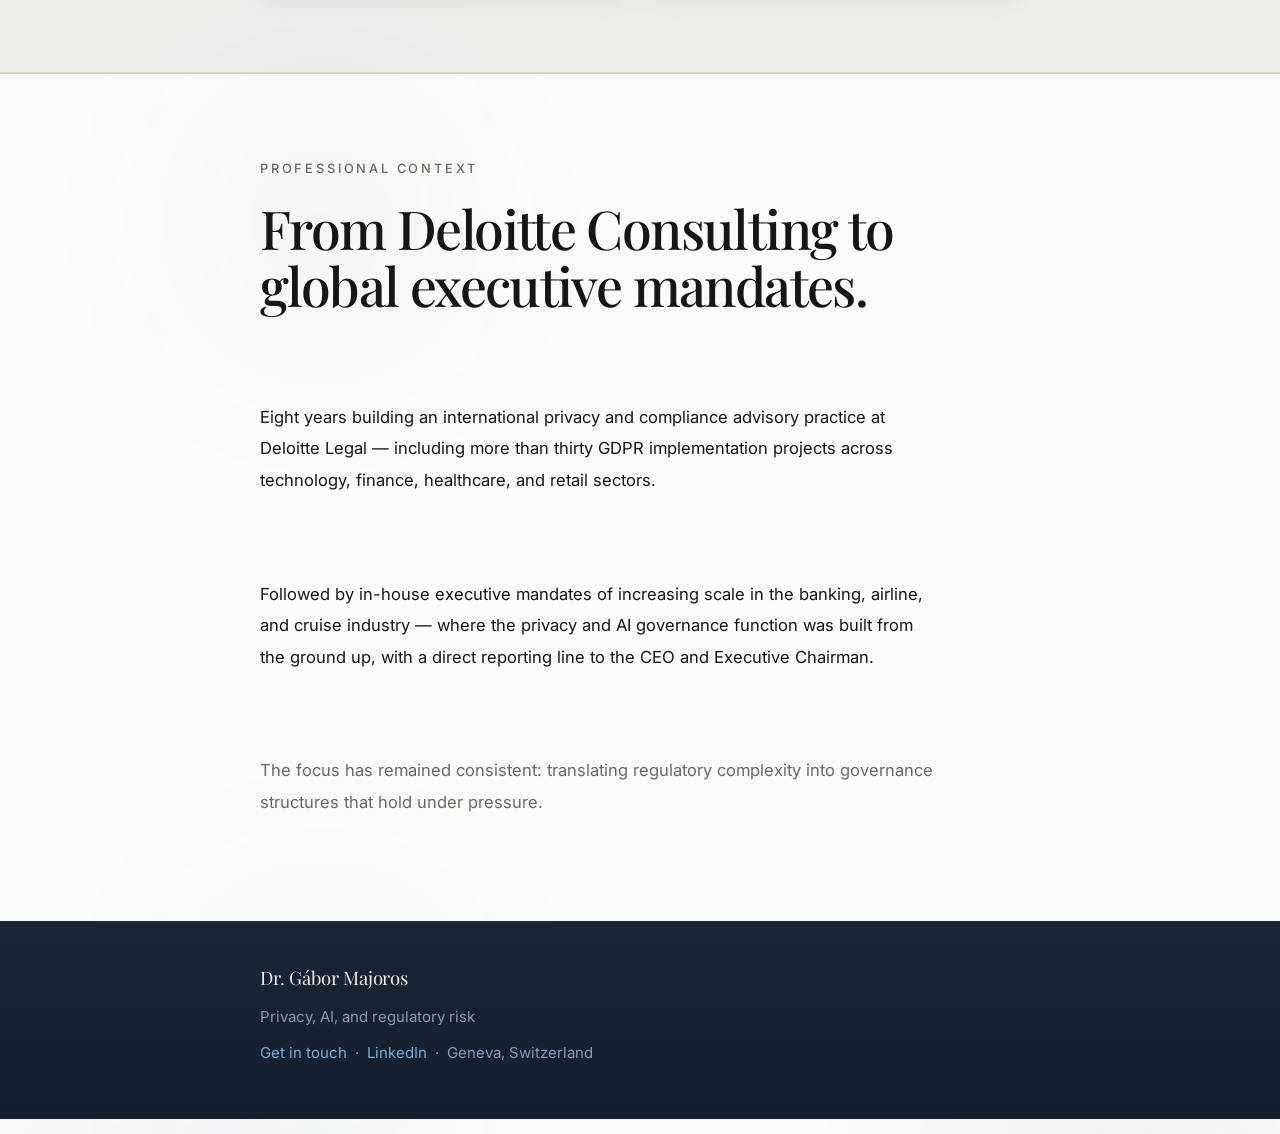
==== commit 83781b0c: "Fix proof strip 4x2 grid" ====
--- a/index.html
+++ b/index.html
@@ -12,8 +12,8 @@
   <style>
     .hero-position { margin-top: 28px; font-size: 0.82rem; letter-spacing: 0.18em; text-transform: uppercase; color: var(--text-soft); font-weight: 500; }
     .hero-statement { margin-top: 20px; font-size: clamp(1rem, 1.8vw, 1.14rem); line-height: 1.78; color: var(--text-soft); max-width: 600px; }
-    .proof-strip-wide { margin-top: 52px; padding: 26px 0; border-top: 1px solid var(--line); border-bottom: 1px solid var(--line); display: grid; grid-template-columns: repeat(4, 1fr); gap: 0; align-items: start; }
-    .proof-tag { font-size: 0.63rem; letter-spacing: 0.11em; text-transform: uppercase; color: var(--text-soft); font-weight: 500; padding: 0 12px; border-right: 1px solid var(--line); line-height: 1.4; }
+    .proof-strip-wide { margin-top: 52px; padding: 0; border-top: 1px solid var(--line); border-bottom: 1px solid var(--line); display: grid; grid-template-columns: repeat(4, 1fr); }
+    .proof-tag { font-size: 0.68rem; letter-spacing: 0.13em; text-transform: uppercase; color: var(--text-soft); font-weight: 500; padding: 24px 20px; border-right: 1px solid var(--line); border-bottom: 1px solid var(--line); line-height: 1.4; }
     .proof-tag:first-child { padding-left: 0; }
     .proof-tag:last-child { border-right: none; }
     .proof-tag strong { display: block; font-family: "Playfair Display", Georgia, serif; font-size: 0.95rem; color: var(--text-main); letter-spacing: -0.01em; font-weight: 500; margin-bottom: 3px; }
